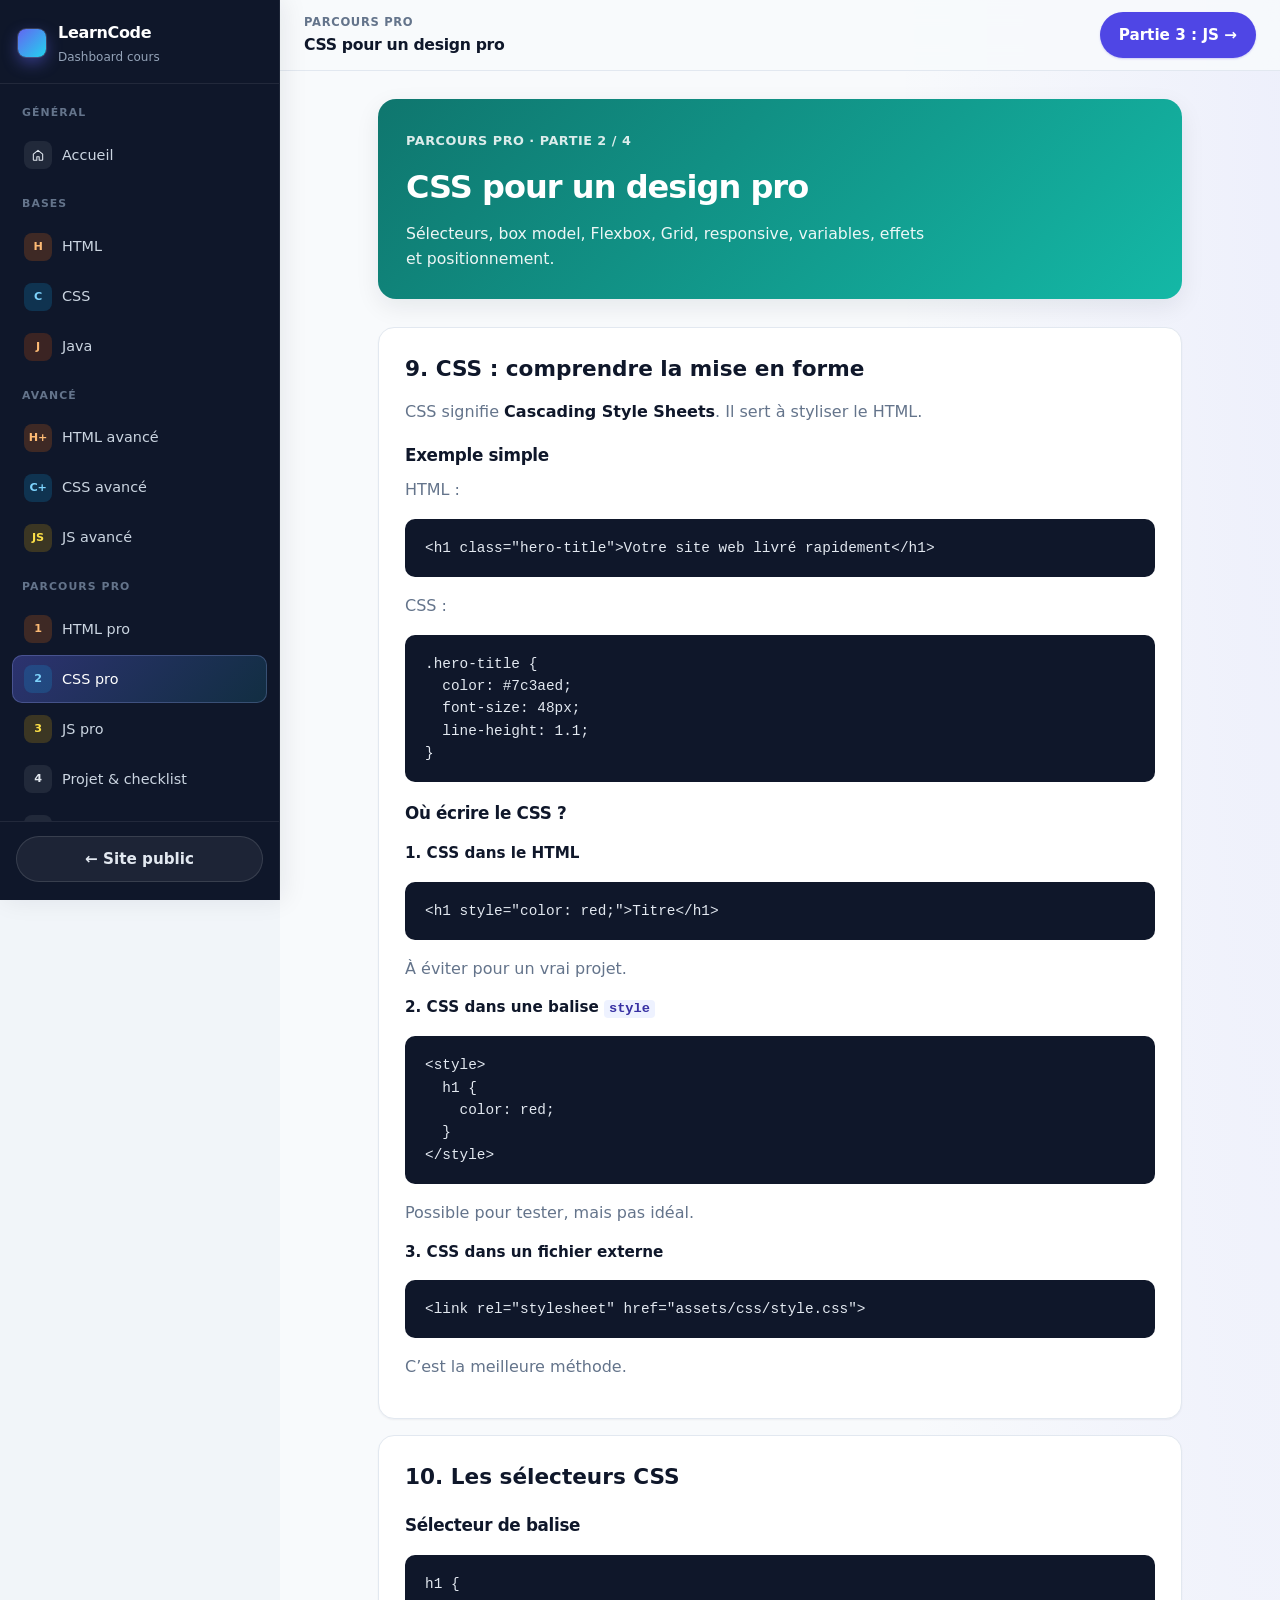
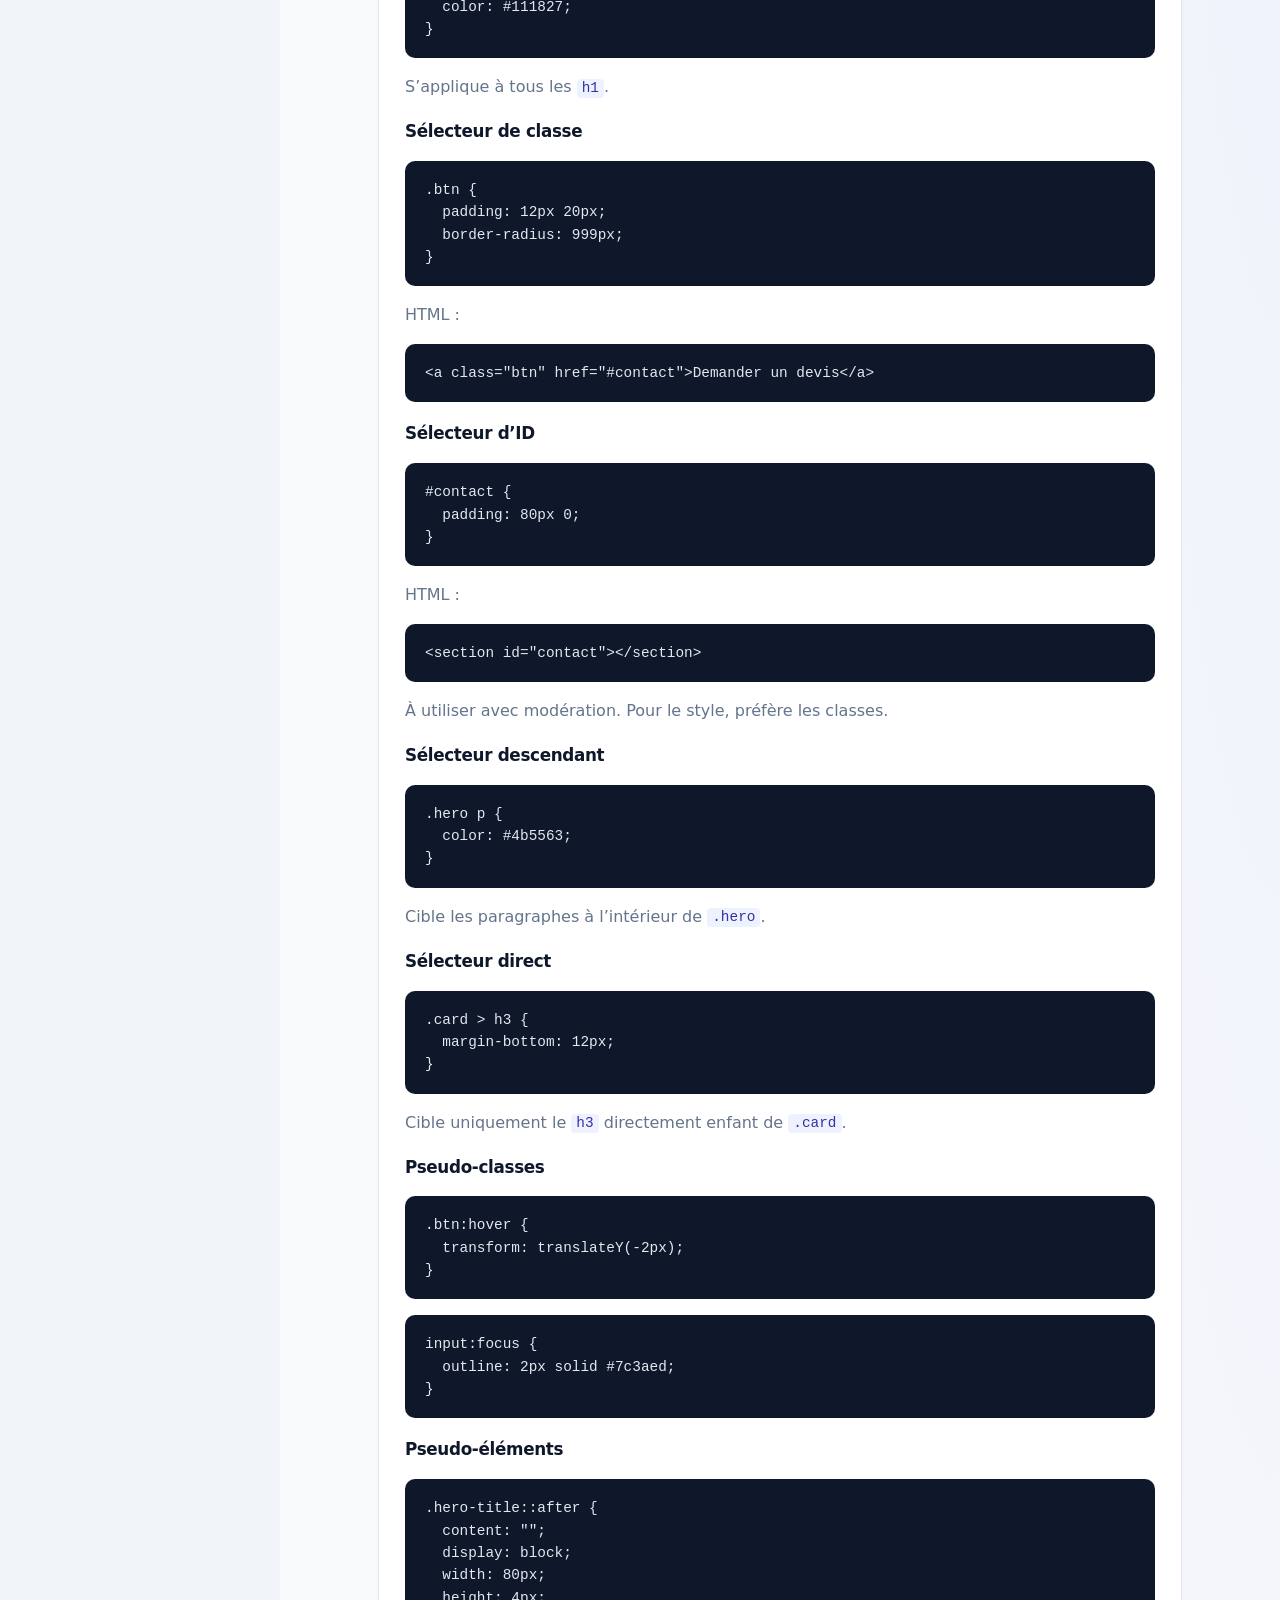
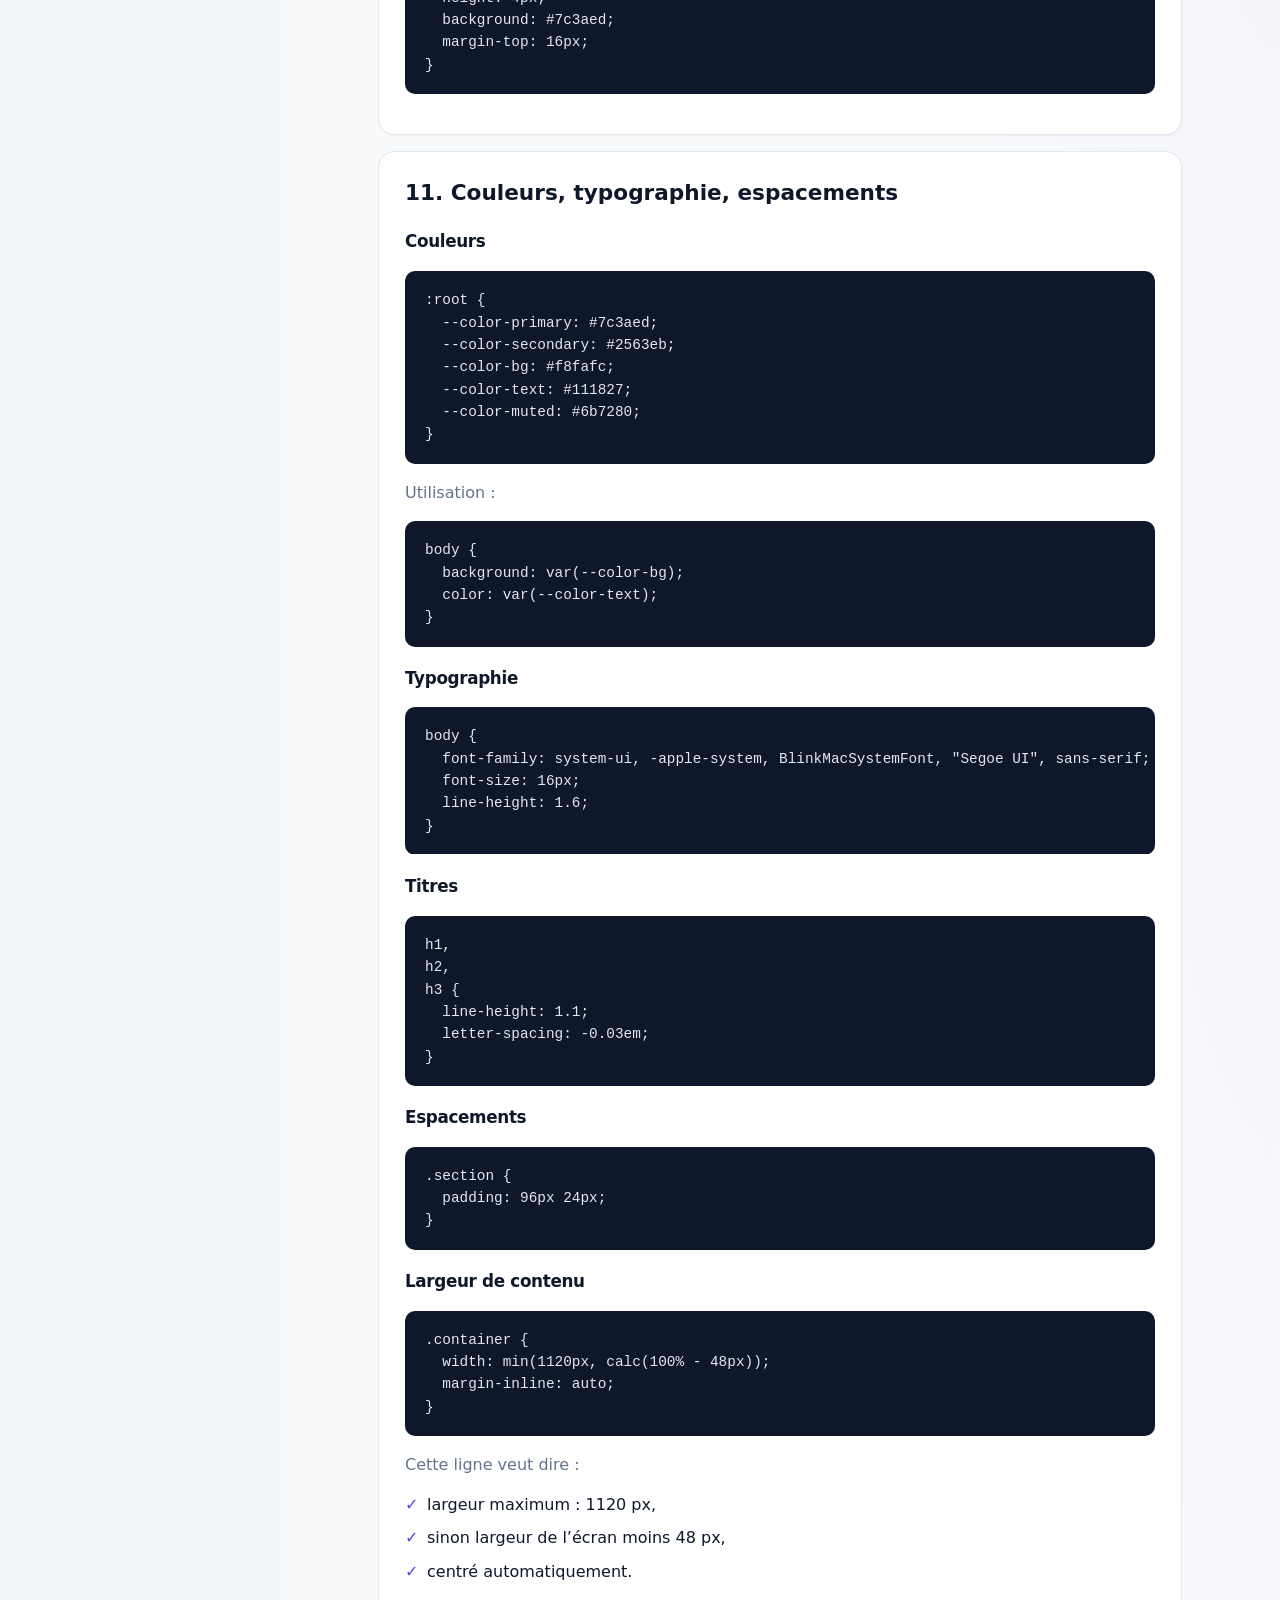
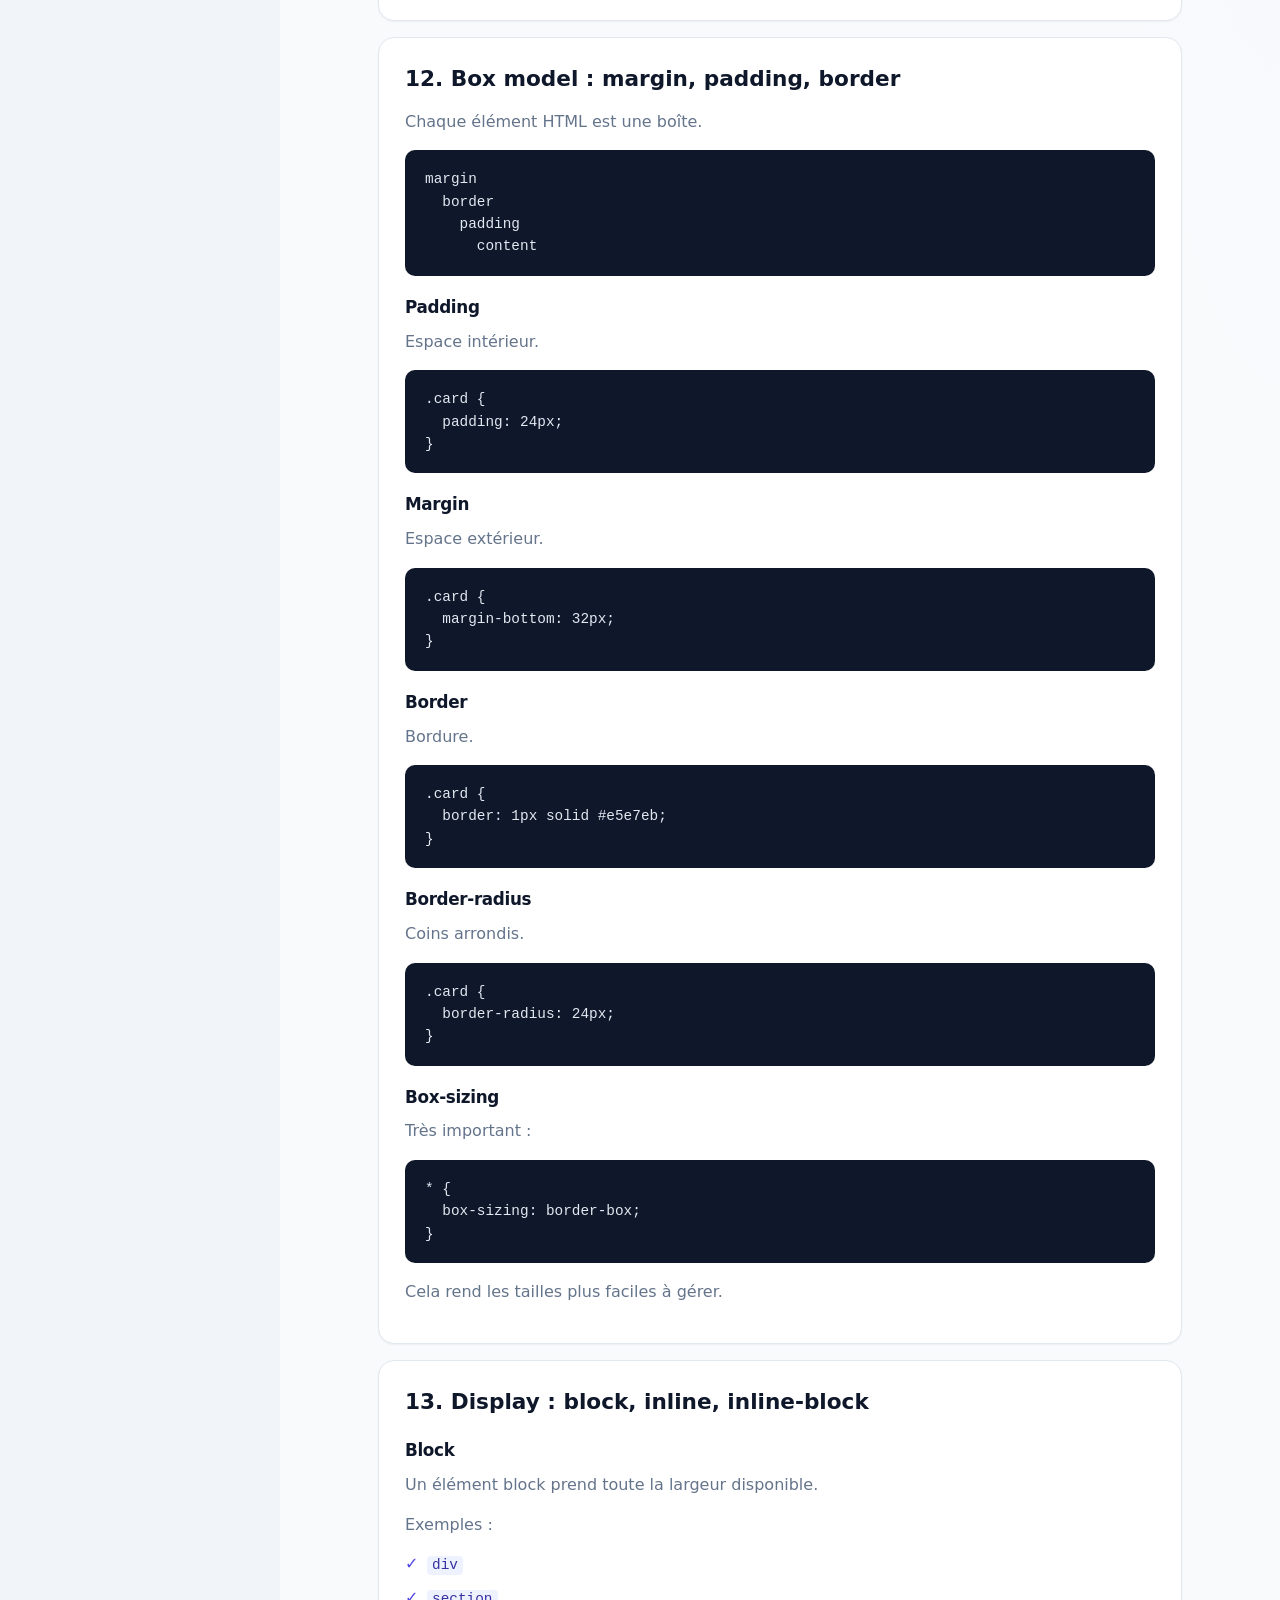
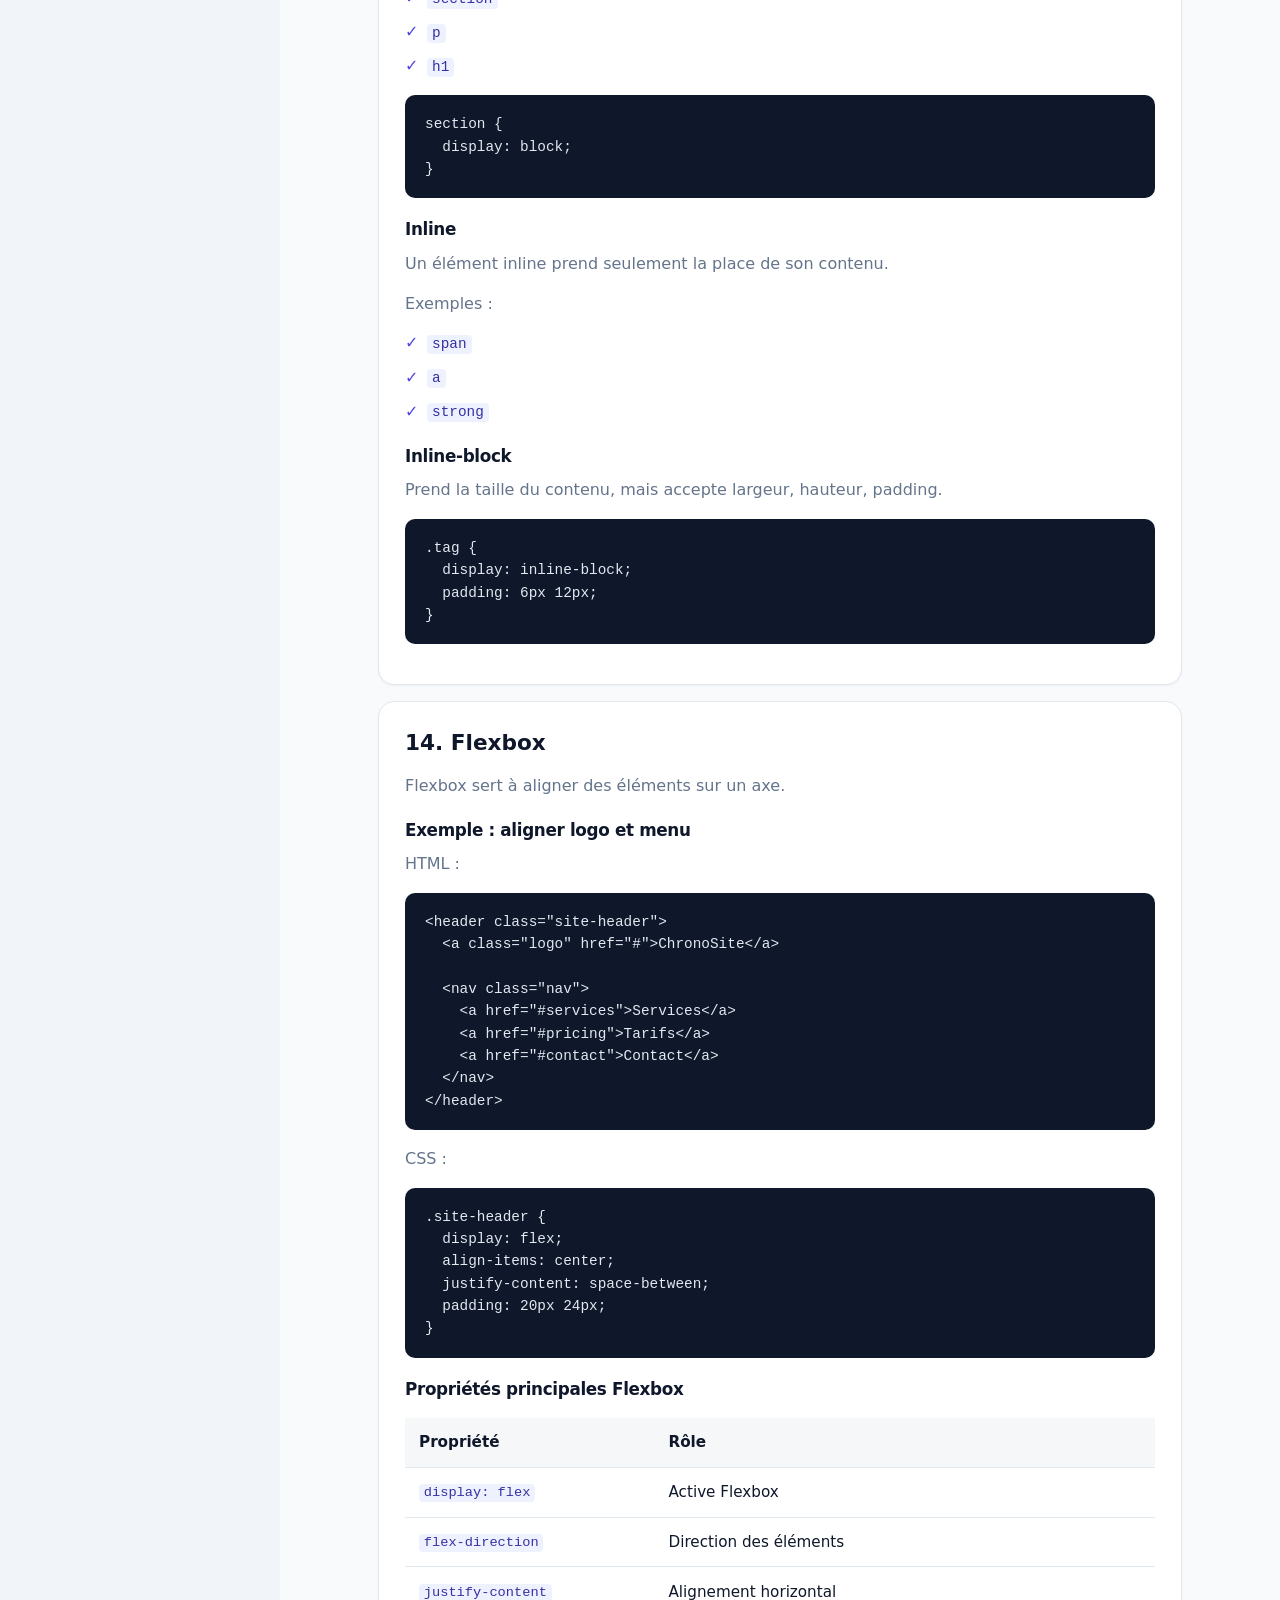
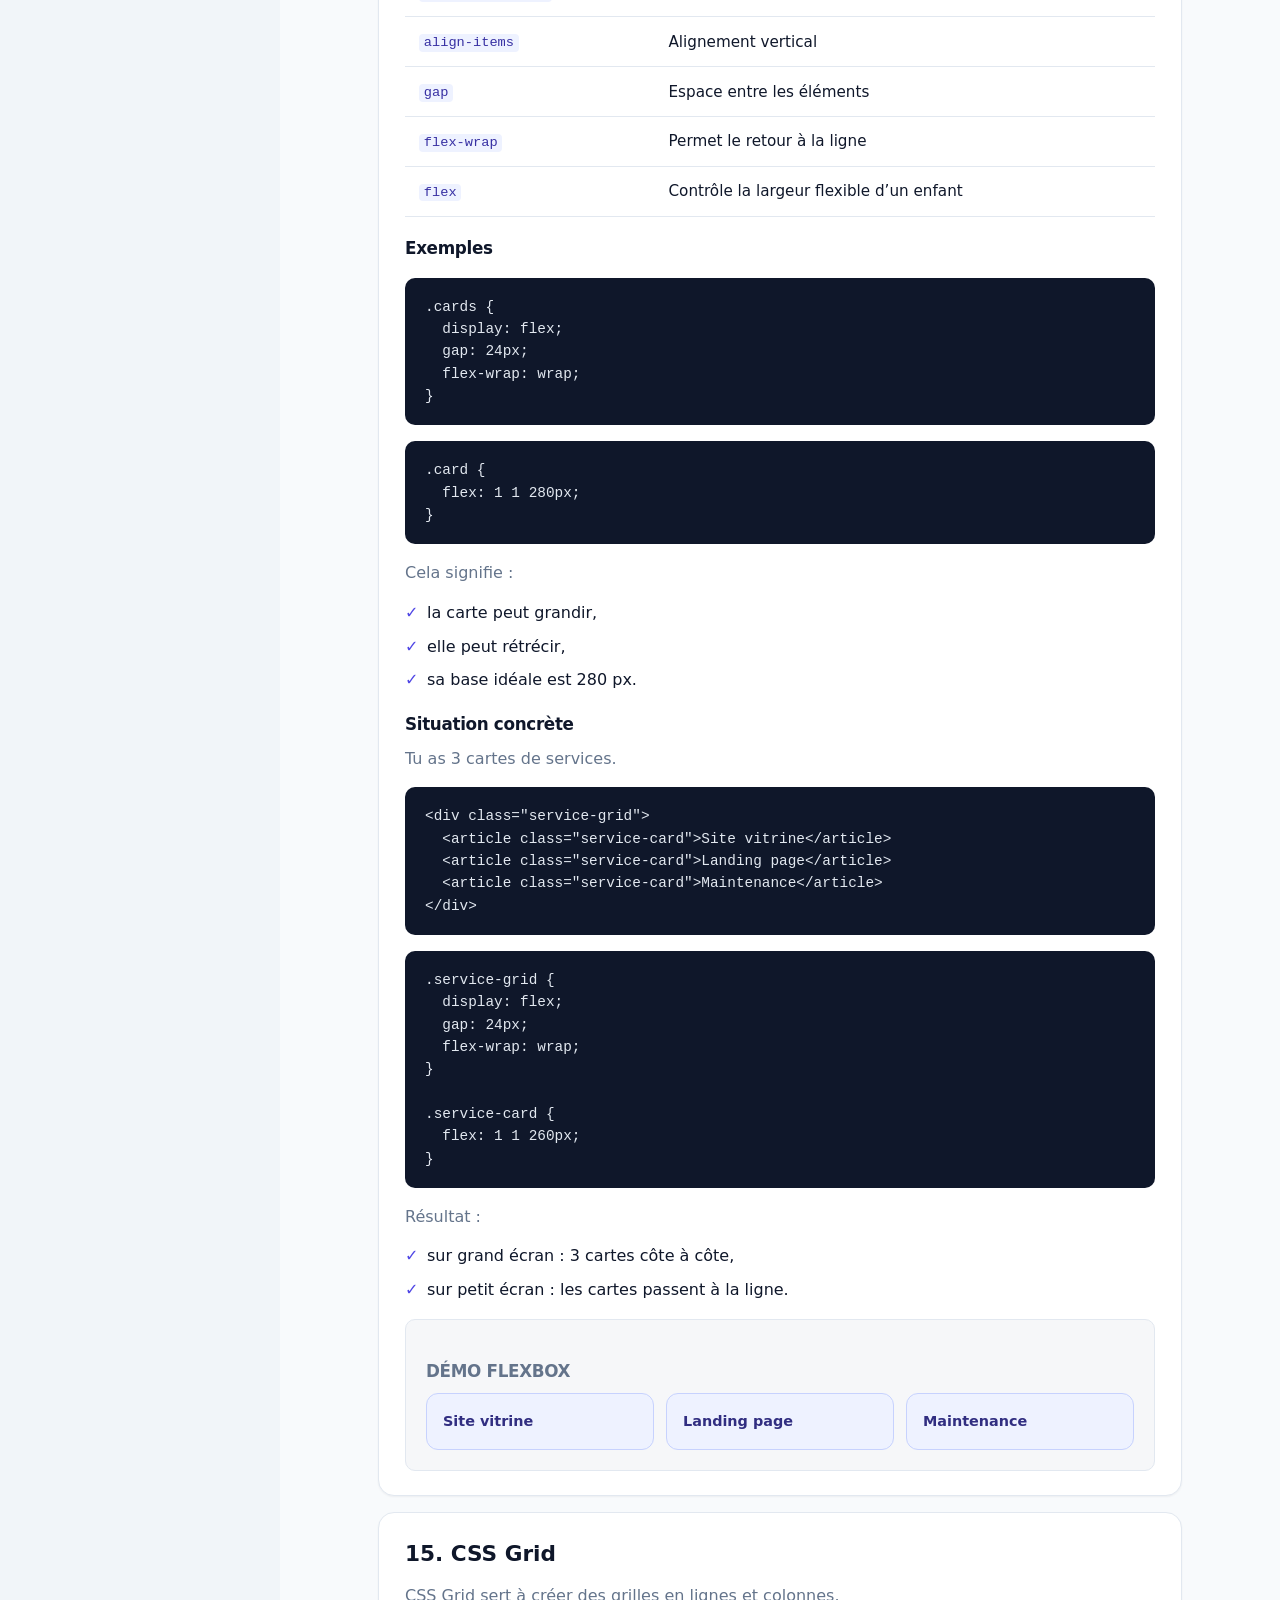
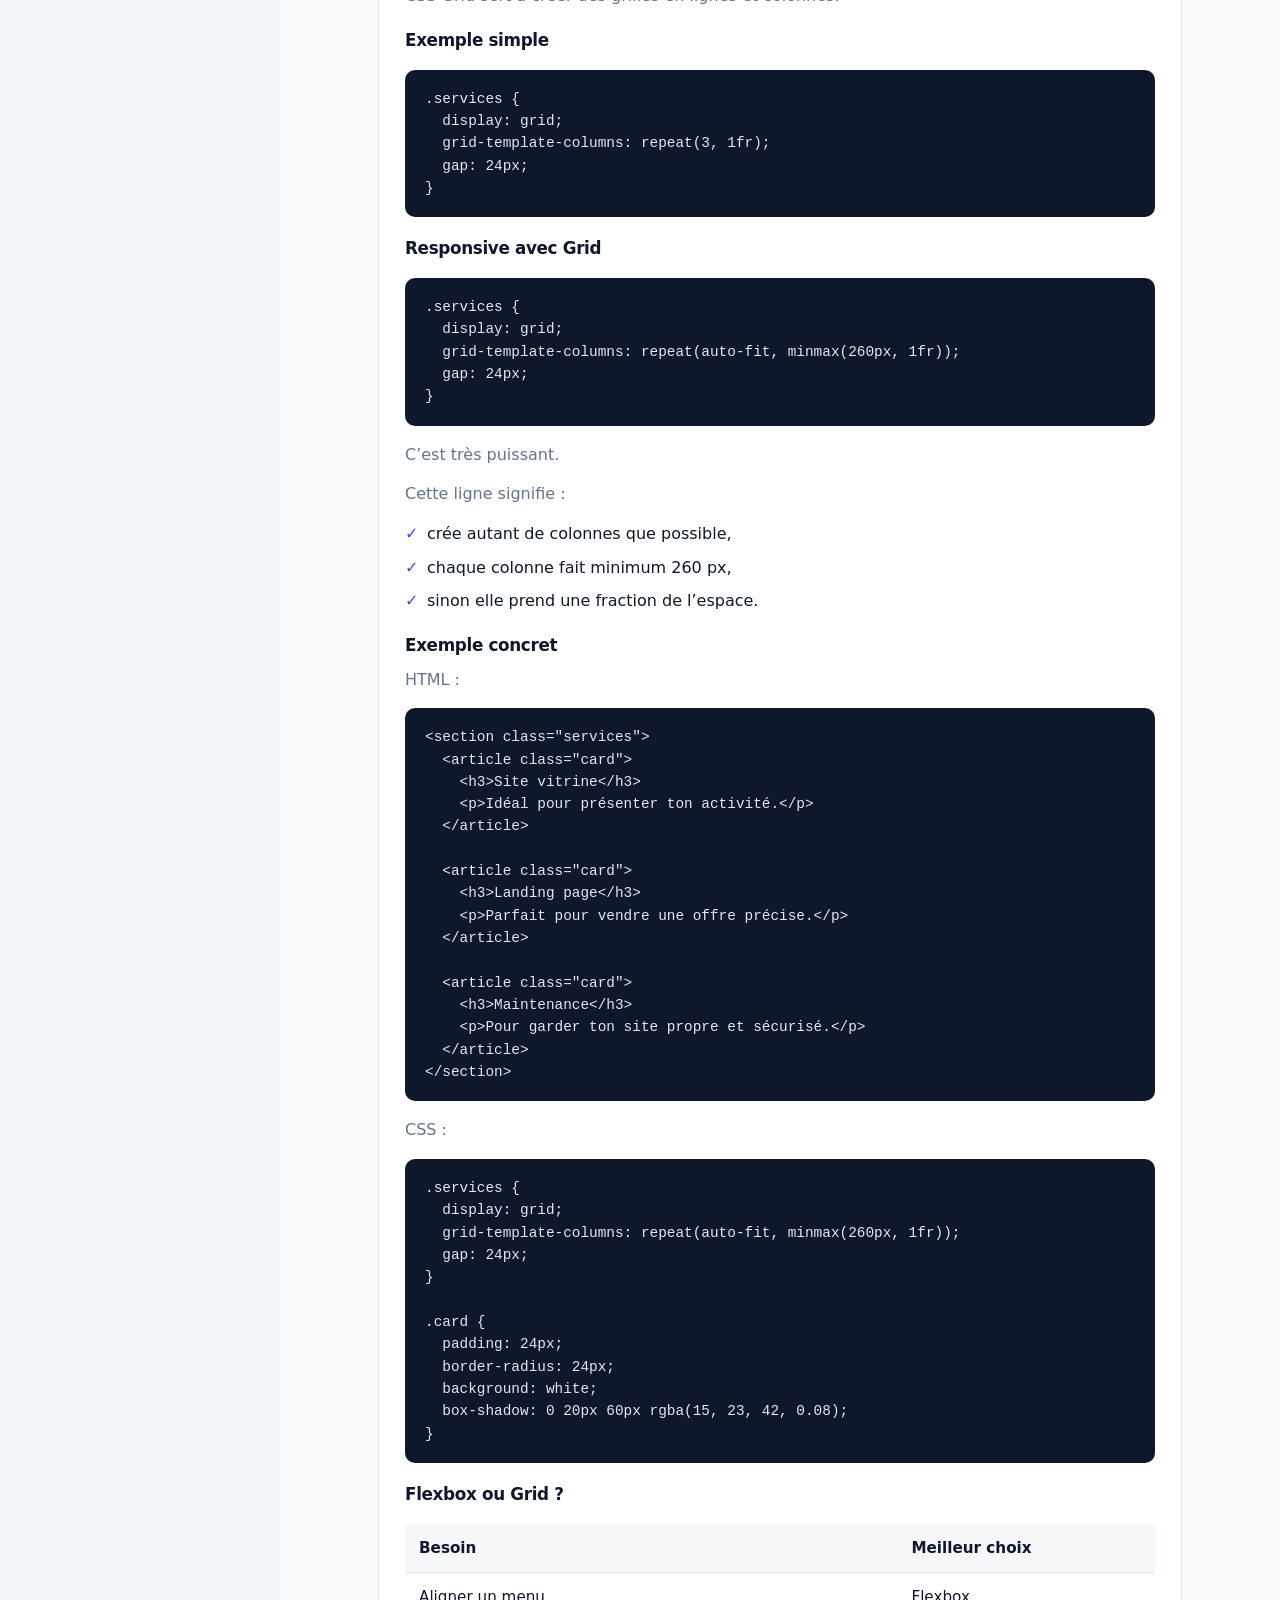
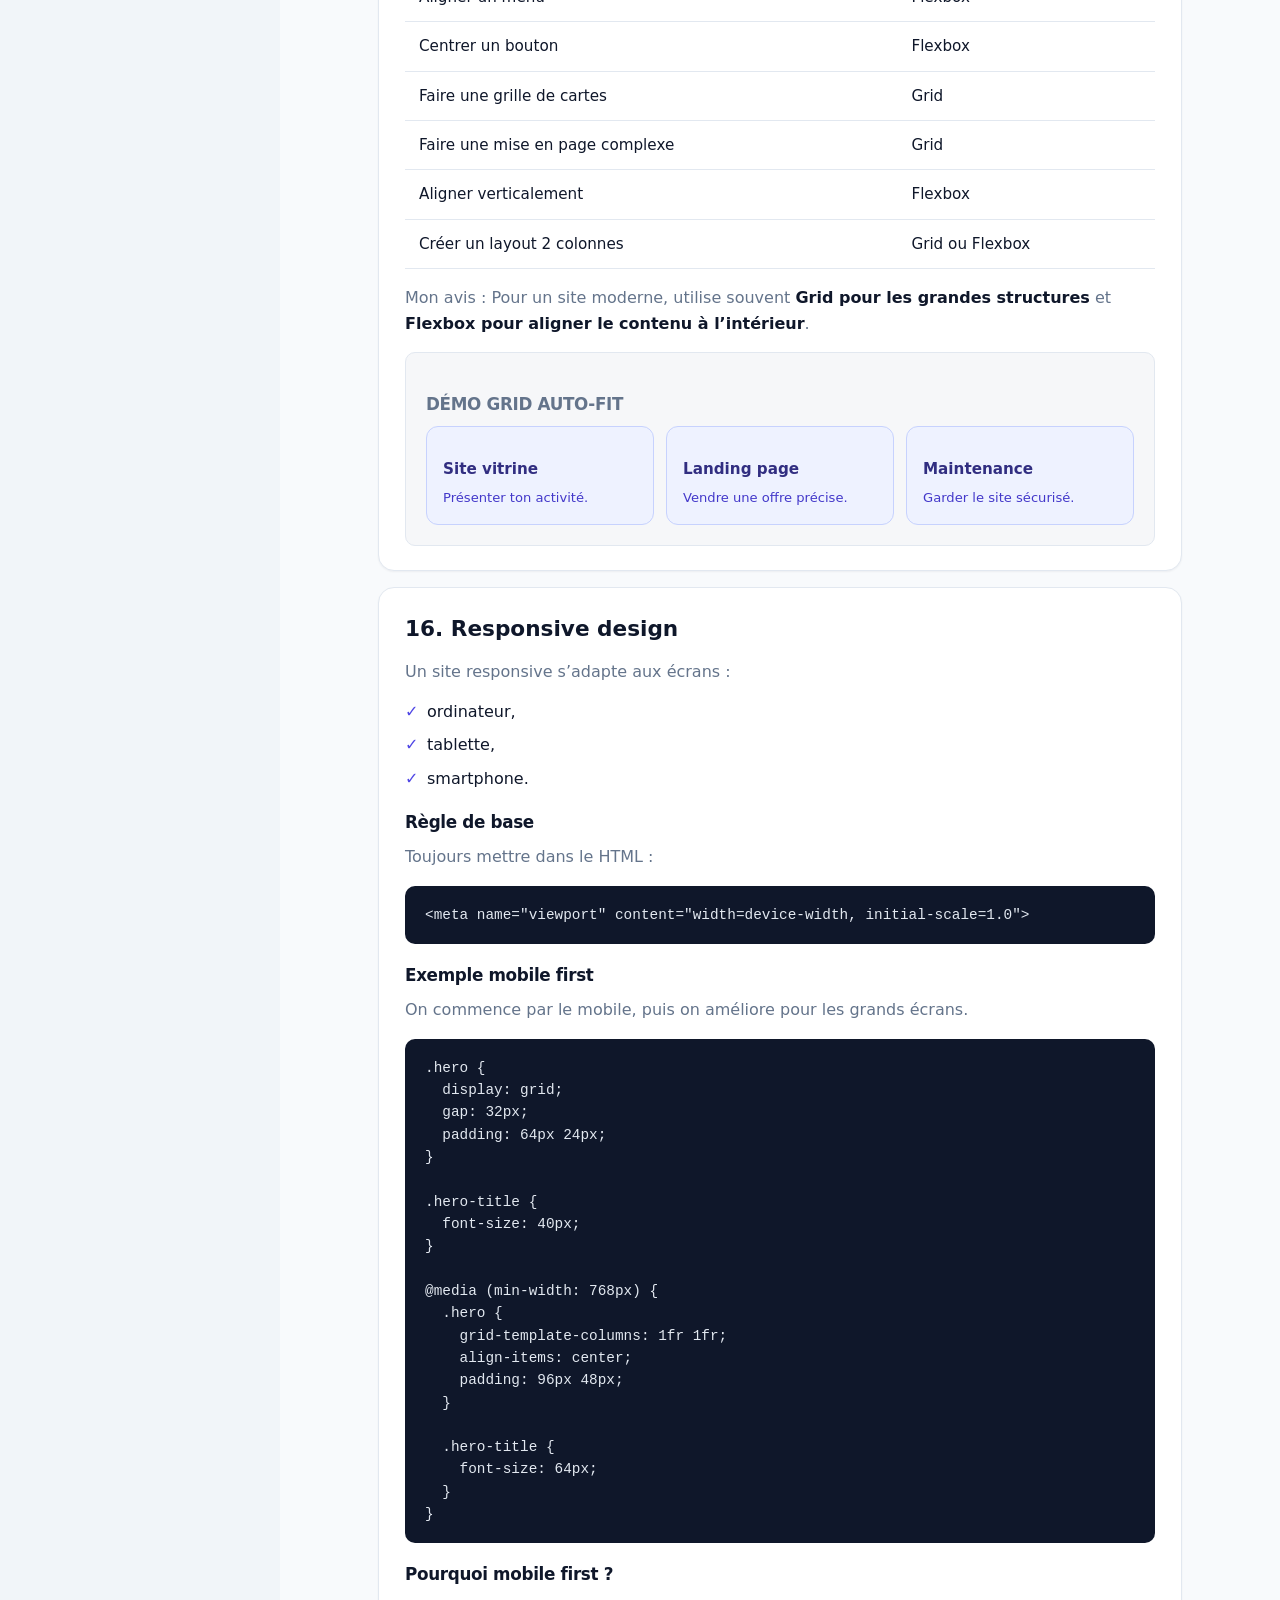
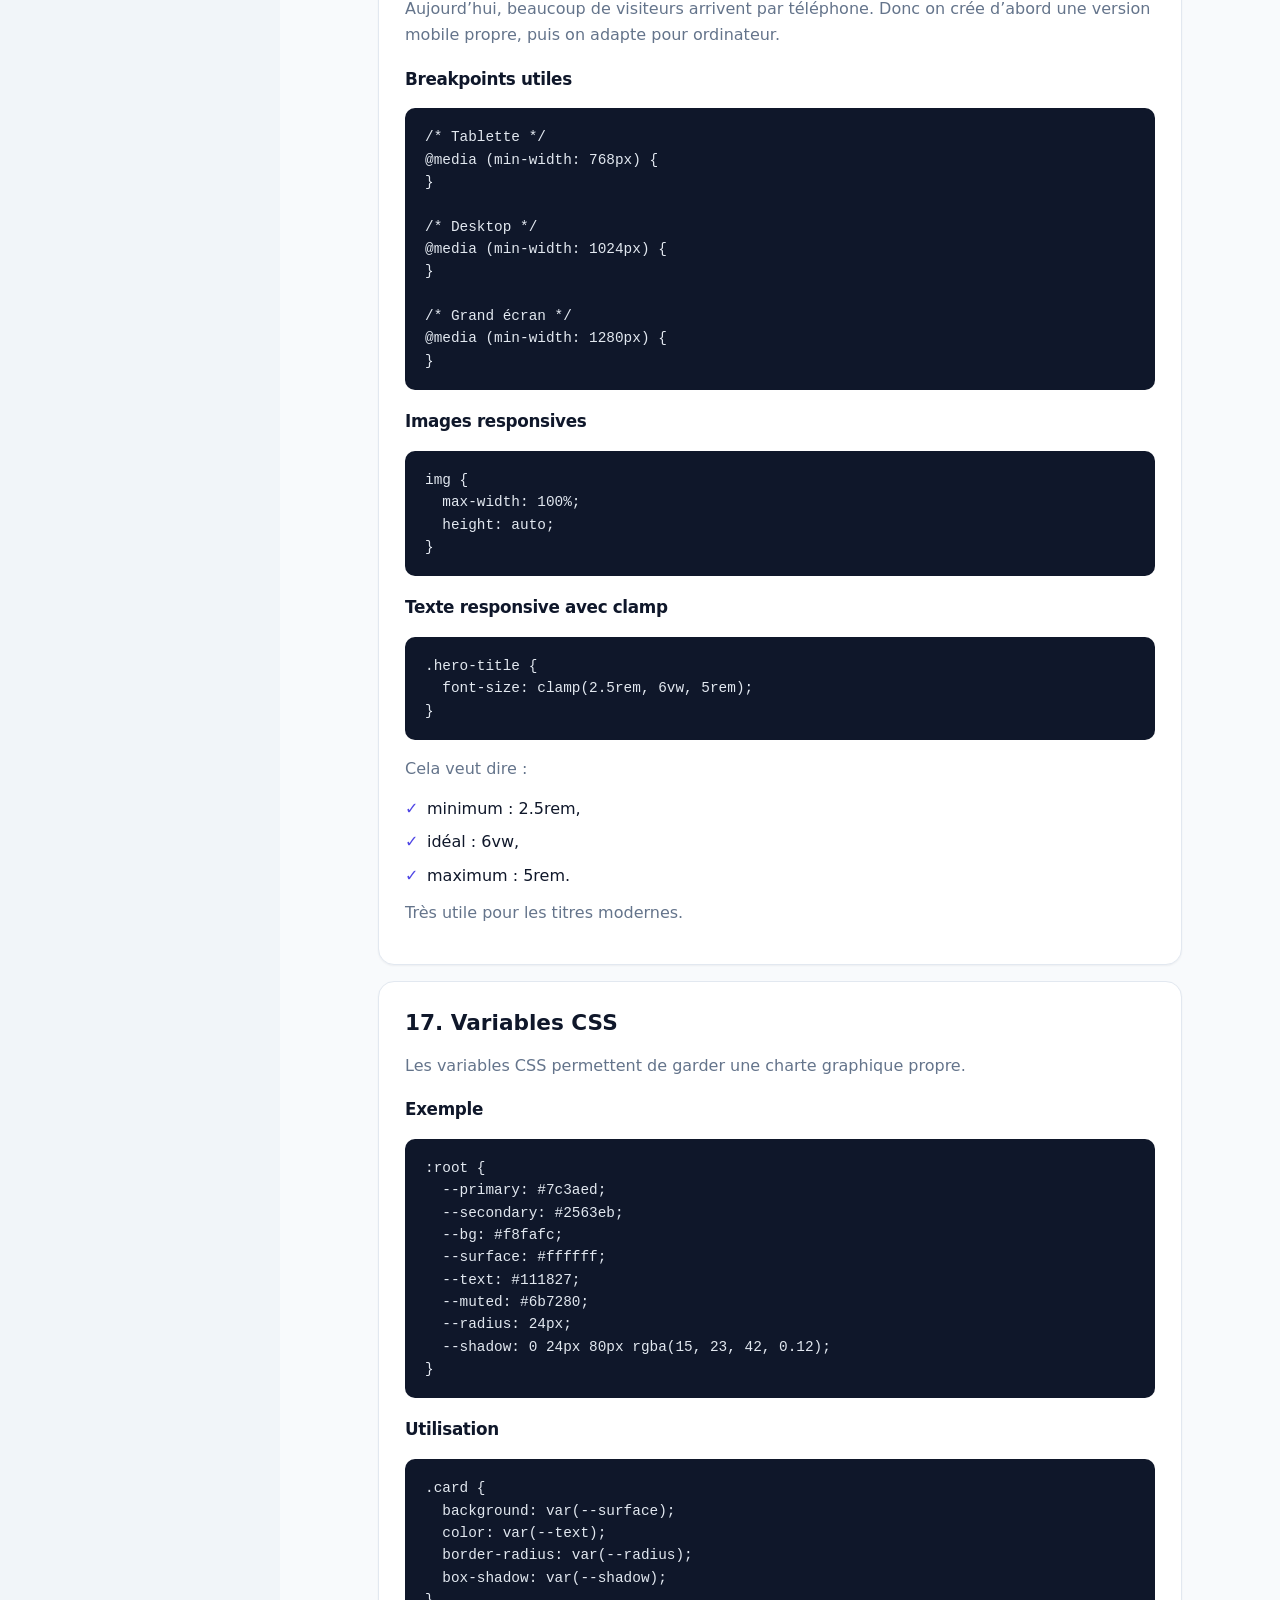
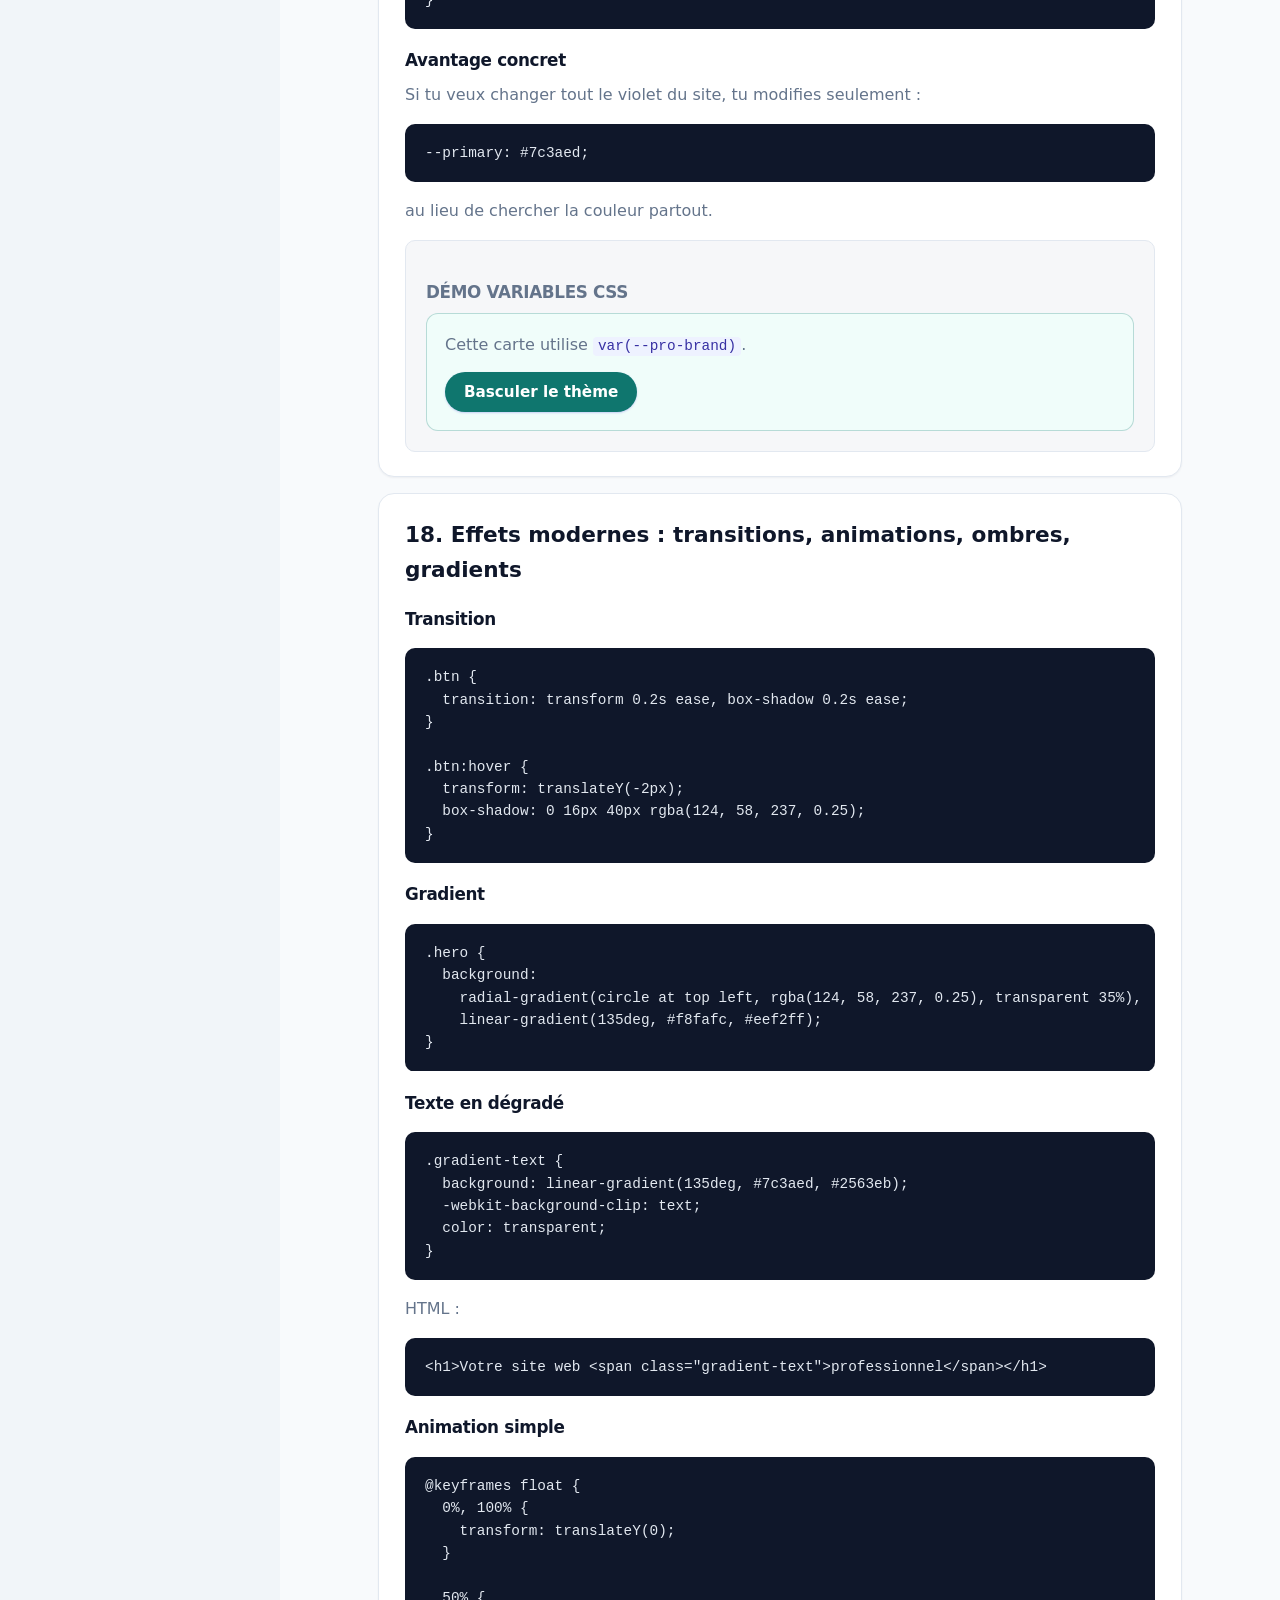
==== cours-css-pro.html @ 0a05f952 "Add pro course path and ChronoSite landing demo Convert the full HTML/CSS/JS improvement course into" ====
<!DOCTYPE html>
<html lang="fr">
<head>
    <meta charset="UTF-8">
    <meta name="viewport" content="width=device-width, initial-scale=1.0">
    <title>CSS pour un design pro — LearnCode</title>
    <meta name="description" content="Sélecteurs, box model, Flexbox, Grid, responsive, variables, effets et positionnement.">
    <link rel="stylesheet" href="styles.css">
    <script src="dashboard.js" defer></script>
</head>
<body class="layout-dash">
    <div class="dash">
    <aside class="sidebar" id="sidebar" aria-label="Navigation dashboard">
        <div class="sidebar-brand">
            <a href="index.html" class="sidebar-logo">
                <span class="logo-mark" aria-hidden="true"></span>
                <span><strong>LearnCode</strong><small>Dashboard cours</small></span>
            </a>
            <button type="button" class="sidebar-close" id="sidebar-close" aria-label="Fermer le menu">
                <svg width="20" height="20" viewBox="0 0 24 24" fill="none" aria-hidden="true"><path d="M6 6l12 12M18 6L6 18" stroke="currentColor" stroke-width="2" stroke-linecap="round"/></svg>
            </button>
        </div>
        <nav class="sidebar-nav">
            <p class="sidebar-label">Général</p>
            <a href="index.html" class="sidebar-link"><span class="sidebar-ico" aria-hidden="true"><svg width="14" height="14" viewBox="0 0 24 24" fill="none"><path d="M4 10.5L12 4l8 6.5V20a1 1 0 0 1-1 1h-5v-6H10v6H5a1 1 0 0 1-1-1v-9.5z" stroke="currentColor" stroke-width="1.8" stroke-linejoin="round"/></svg></span> Accueil</a>
            <p class="sidebar-label">Bases</p>
            <a href="html.html" class="sidebar-link"><span class="sidebar-ico sidebar-ico-html" aria-hidden="true">H</span> HTML</a>
            <a href="css.html" class="sidebar-link"><span class="sidebar-ico sidebar-ico-css" aria-hidden="true">C</span> CSS</a>
            <a href="java.html" class="sidebar-link"><span class="sidebar-ico sidebar-ico-java" aria-hidden="true">J</span> Java</a>
            <p class="sidebar-label">Avancé</p>
            <a href="html-avance.html" class="sidebar-link"><span class="sidebar-ico sidebar-ico-html" aria-hidden="true">H+</span> HTML avancé</a>
            <a href="css-avance.html" class="sidebar-link"><span class="sidebar-ico sidebar-ico-css" aria-hidden="true">C+</span> CSS avancé</a>
            <a href="js-avance.html" class="sidebar-link"><span class="sidebar-ico sidebar-ico-js" aria-hidden="true">JS</span> JS avancé</a>
            <p class="sidebar-label">Parcours pro</p>
            <a href="cours-html-pro.html" class="sidebar-link"><span class="sidebar-ico sidebar-ico-html" aria-hidden="true">1</span> HTML pro</a>
            <a href="cours-css-pro.html" class="sidebar-link is-active"><span class="sidebar-ico sidebar-ico-css" aria-hidden="true">2</span> CSS pro</a>
            <a href="cours-js-pro.html" class="sidebar-link"><span class="sidebar-ico sidebar-ico-js" aria-hidden="true">3</span> JS pro</a>
            <a href="cours-projet.html" class="sidebar-link"><span class="sidebar-ico" aria-hidden="true">4</span> Projet &amp; checklist</a>
            <a href="chronosite-demo.html" class="sidebar-link"><span class="sidebar-ico" aria-hidden="true">▶</span> Démo ChronoSite</a>
            <p class="sidebar-label">Dans ce cours</p>
            <a href="#ch9" class="sidebar-link sidebar-link-sub">9. CSS : comprendre la mise en forme</a>
            <a href="#ch10" class="sidebar-link sidebar-link-sub">10. Les sélecteurs CSS</a>
            <a href="#ch11" class="sidebar-link sidebar-link-sub">11. Couleurs, typographie, espacements</a>
            <a href="#ch12" class="sidebar-link sidebar-link-sub">12. Box model : margin, padding, border</a>
            <a href="#ch13" class="sidebar-link sidebar-link-sub">13. Display : block, inline, inline-block</a>
            <a href="#ch14" class="sidebar-link sidebar-link-sub">14. Flexbox</a>
            <a href="#ch15" class="sidebar-link sidebar-link-sub">15. CSS Grid</a>
            <a href="#ch16" class="sidebar-link sidebar-link-sub">16. Responsive design</a>
            <a href="#ch17" class="sidebar-link sidebar-link-sub">17. Variables CSS</a>
            <a href="#ch18" class="sidebar-link sidebar-link-sub">18. Effets modernes : transitions, animation…</a>
            <a href="#ch19" class="sidebar-link sidebar-link-sub">19. Positionnement CSS</a>
            <a href="#ch20" class="sidebar-link sidebar-link-sub">20. Propriétés CSS importantes à connaître</a>
            <a href="#ch21" class="sidebar-link sidebar-link-sub">21. Problématiques CSS concrètes</a>
        </nav>
        <div class="sidebar-footer"><a href="index.html" class="btn btn-secondary btn-block">← Site public</a></div>
    </aside>
        <div class="dash-main">
            <header class="dash-topbar">
                <button type="button" class="sidebar-toggle" id="sidebar-toggle" aria-label="Ouvrir le menu" aria-controls="sidebar" aria-expanded="false">
                    <svg width="22" height="22" viewBox="0 0 24 24" fill="none" aria-hidden="true"><path d="M4 7h16M4 12h16M4 17h16" stroke="currentColor" stroke-width="2" stroke-linecap="round"/></svg>
                </button>
                <div class="dash-topbar-meta">
                    <span class="dash-crumb">Parcours pro</span>
                    <strong>CSS pour un design pro</strong>
                </div>
                <div class="dash-topbar-actions">
                    <a href="cours-js-pro.html" class="btn btn-primary">Partie 3 : JS →</a>
                </div>
            </header>
            <main class="dash-content">
                <section class="course-hero dash-hero course-hero-css">
                    <p class="badge">Parcours pro · Partie 2 / 4</p>
                    <h1>CSS pour un design pro</h1>
                    <p>Sélecteurs, box model, Flexbox, Grid, responsive, variables, effets et positionnement.</p>
                </section>
                <div class="course dash-course">
                <article class="lesson" id="ch9">
                    <h2>9. CSS : comprendre la mise en forme</h2>
<p>CSS signifie <strong>Cascading Style Sheets</strong>. Il sert à styliser le HTML.</p>
<h3>Exemple simple</h3>
<p>HTML :</p>
<pre><code class="lang-html">&lt;h1 class=&quot;hero-title&quot;&gt;Votre site web livré rapidement&lt;/h1&gt;</code></pre>
<p>CSS :</p>
<pre><code class="lang-css">.hero-title {
  color: #7c3aed;
  font-size: 48px;
  line-height: 1.1;
}</code></pre>
<h3>Où écrire le CSS ?</h3>
<h4>1. CSS dans le HTML</h4>
<pre><code class="lang-html">&lt;h1 style=&quot;color: red;&quot;&gt;Titre&lt;/h1&gt;</code></pre>
<p>À éviter pour un vrai projet.</p>
<h4>2. CSS dans une balise <code>style</code></h4>
<pre><code class="lang-html">&lt;style&gt;
  h1 {
    color: red;
  }
&lt;/style&gt;</code></pre>
<p>Possible pour tester, mais pas idéal.</p>
<h4>3. CSS dans un fichier externe</h4>
<pre><code class="lang-html">&lt;link rel=&quot;stylesheet&quot; href=&quot;assets/css/style.css&quot;&gt;</code></pre>
<p>C’est la meilleure méthode.</p>
                </article>
                <article class="lesson" id="ch10">
                    <h2>10. Les sélecteurs CSS</h2>
<h3>Sélecteur de balise</h3>
<pre><code class="lang-css">h1 {
  color: #111827;
}</code></pre>
<p>S’applique à tous les <code>h1</code>.</p>
<h3>Sélecteur de classe</h3>
<pre><code class="lang-css">.btn {
  padding: 12px 20px;
  border-radius: 999px;
}</code></pre>
<p>HTML :</p>
<pre><code class="lang-html">&lt;a class=&quot;btn&quot; href=&quot;#contact&quot;&gt;Demander un devis&lt;/a&gt;</code></pre>
<h3>Sélecteur d’ID</h3>
<pre><code class="lang-css">#contact {
  padding: 80px 0;
}</code></pre>
<p>HTML :</p>
<pre><code class="lang-html">&lt;section id=&quot;contact&quot;&gt;&lt;/section&gt;</code></pre>
<p>À utiliser avec modération. Pour le style, préfère les classes.</p>
<h3>Sélecteur descendant</h3>
<pre><code class="lang-css">.hero p {
  color: #4b5563;
}</code></pre>
<p>Cible les paragraphes à l’intérieur de <code>.hero</code>.</p>
<h3>Sélecteur direct</h3>
<pre><code class="lang-css">.card &gt; h3 {
  margin-bottom: 12px;
}</code></pre>
<p>Cible uniquement le <code>h3</code> directement enfant de <code>.card</code>.</p>
<h3>Pseudo-classes</h3>
<pre><code class="lang-css">.btn:hover {
  transform: translateY(-2px);
}</code></pre>
<pre><code class="lang-css">input:focus {
  outline: 2px solid #7c3aed;
}</code></pre>
<h3>Pseudo-éléments</h3>
<pre><code class="lang-css">.hero-title::after {
  content: &quot;&quot;;
  display: block;
  width: 80px;
  height: 4px;
  background: #7c3aed;
  margin-top: 16px;
}</code></pre>
                </article>
                <article class="lesson" id="ch11">
                    <h2>11. Couleurs, typographie, espacements</h2>
<h3>Couleurs</h3>
<pre><code class="lang-css">:root {
  --color-primary: #7c3aed;
  --color-secondary: #2563eb;
  --color-bg: #f8fafc;
  --color-text: #111827;
  --color-muted: #6b7280;
}</code></pre>
<p>Utilisation :</p>
<pre><code class="lang-css">body {
  background: var(--color-bg);
  color: var(--color-text);
}</code></pre>
<h3>Typographie</h3>
<pre><code class="lang-css">body {
  font-family: system-ui, -apple-system, BlinkMacSystemFont, &quot;Segoe UI&quot;, sans-serif;
  font-size: 16px;
  line-height: 1.6;
}</code></pre>
<h3>Titres</h3>
<pre><code class="lang-css">h1,
h2,
h3 {
  line-height: 1.1;
  letter-spacing: -0.03em;
}</code></pre>
<h3>Espacements</h3>
<pre><code class="lang-css">.section {
  padding: 96px 24px;
}</code></pre>
<h3>Largeur de contenu</h3>
<pre><code class="lang-css">.container {
  width: min(1120px, calc(100% - 48px));
  margin-inline: auto;
}</code></pre>
<p>Cette ligne veut dire :</p>
<ul class="checklist">
<li>largeur maximum : 1120 px,</li>
<li>sinon largeur de l’écran moins 48 px,</li>
<li>centré automatiquement.</li>
</ul>
                </article>
                <article class="lesson" id="ch12">
                    <h2>12. Box model : margin, padding, border</h2>
<p>Chaque élément HTML est une boîte.</p>
<pre><code class="lang-txt">margin
  border
    padding
      content</code></pre>
<h3>Padding</h3>
<p>Espace intérieur.</p>
<pre><code class="lang-css">.card {
  padding: 24px;
}</code></pre>
<h3>Margin</h3>
<p>Espace extérieur.</p>
<pre><code class="lang-css">.card {
  margin-bottom: 32px;
}</code></pre>
<h3>Border</h3>
<p>Bordure.</p>
<pre><code class="lang-css">.card {
  border: 1px solid #e5e7eb;
}</code></pre>
<h3>Border-radius</h3>
<p>Coins arrondis.</p>
<pre><code class="lang-css">.card {
  border-radius: 24px;
}</code></pre>
<h3>Box-sizing</h3>
<p>Très important :</p>
<pre><code class="lang-css">* {
  box-sizing: border-box;
}</code></pre>
<p>Cela rend les tailles plus faciles à gérer.</p>
                </article>
                <article class="lesson" id="ch13">
                    <h2>13. Display : block, inline, inline-block</h2>
<h3>Block</h3>
<p>Un élément block prend toute la largeur disponible.</p>
<p>Exemples :</p>
<ul class="checklist">
<li><code>div</code></li>
<li><code>section</code></li>
<li><code>p</code></li>
<li><code>h1</code></li>
</ul>
<pre><code class="lang-css">section {
  display: block;
}</code></pre>
<h3>Inline</h3>
<p>Un élément inline prend seulement la place de son contenu.</p>
<p>Exemples :</p>
<ul class="checklist">
<li><code>span</code></li>
<li><code>a</code></li>
<li><code>strong</code></li>
</ul>
<h3>Inline-block</h3>
<p>Prend la taille du contenu, mais accepte largeur, hauteur, padding.</p>
<pre><code class="lang-css">.tag {
  display: inline-block;
  padding: 6px 12px;
}</code></pre>
                </article>
                <article class="lesson" id="ch14">
                    <h2>14. Flexbox</h2>
<p>Flexbox sert à aligner des éléments sur un axe.</p>
<h3>Exemple : aligner logo et menu</h3>
<p>HTML :</p>
<pre><code class="lang-html">&lt;header class=&quot;site-header&quot;&gt;
  &lt;a class=&quot;logo&quot; href=&quot;#&quot;&gt;ChronoSite&lt;/a&gt;

  &lt;nav class=&quot;nav&quot;&gt;
    &lt;a href=&quot;#services&quot;&gt;Services&lt;/a&gt;
    &lt;a href=&quot;#pricing&quot;&gt;Tarifs&lt;/a&gt;
    &lt;a href=&quot;#contact&quot;&gt;Contact&lt;/a&gt;
  &lt;/nav&gt;
&lt;/header&gt;</code></pre>
<p>CSS :</p>
<pre><code class="lang-css">.site-header {
  display: flex;
  align-items: center;
  justify-content: space-between;
  padding: 20px 24px;
}</code></pre>
<h3>Propriétés principales Flexbox</h3>
<div class="table-wrap"><table>
<thead><tr><th>Propriété</th><th>Rôle</th></tr></thead>
<tbody>
<tr><td><code>display: flex</code></td><td>Active Flexbox</td></tr>
<tr><td><code>flex-direction</code></td><td>Direction des éléments</td></tr>
<tr><td><code>justify-content</code></td><td>Alignement horizontal</td></tr>
<tr><td><code>align-items</code></td><td>Alignement vertical</td></tr>
<tr><td><code>gap</code></td><td>Espace entre les éléments</td></tr>
<tr><td><code>flex-wrap</code></td><td>Permet le retour à la ligne</td></tr>
<tr><td><code>flex</code></td><td>Contrôle la largeur flexible d’un enfant</td></tr>
</tbody>
</table></div>
<h3>Exemples</h3>
<pre><code class="lang-css">.cards {
  display: flex;
  gap: 24px;
  flex-wrap: wrap;
}</code></pre>
<pre><code class="lang-css">.card {
  flex: 1 1 280px;
}</code></pre>
<p>Cela signifie :</p>
<ul class="checklist">
<li>la carte peut grandir,</li>
<li>elle peut rétrécir,</li>
<li>sa base idéale est 280 px.</li>
</ul>
<h3>Situation concrète</h3>
<p>Tu as 3 cartes de services.</p>
<pre><code class="lang-html">&lt;div class=&quot;service-grid&quot;&gt;
  &lt;article class=&quot;service-card&quot;&gt;Site vitrine&lt;/article&gt;
  &lt;article class=&quot;service-card&quot;&gt;Landing page&lt;/article&gt;
  &lt;article class=&quot;service-card&quot;&gt;Maintenance&lt;/article&gt;
&lt;/div&gt;</code></pre>
<pre><code class="lang-css">.service-grid {
  display: flex;
  gap: 24px;
  flex-wrap: wrap;
}

.service-card {
  flex: 1 1 260px;
}</code></pre>
<p>Résultat :</p>
<ul class="checklist">
<li>sur grand écran : 3 cartes côte à côte,</li>
<li>sur petit écran : les cartes passent à la ligne.</li>
</ul>
<div class="demo"><h3 class="demo-title">Démo Flexbox</h3><div class="pro-flex-demo"><article class="pro-card">Site vitrine</article><article class="pro-card">Landing page</article><article class="pro-card">Maintenance</article></div></div>
                </article>
                <article class="lesson" id="ch15">
                    <h2>15. CSS Grid</h2>
<p>CSS Grid sert à créer des grilles en lignes et colonnes.</p>
<h3>Exemple simple</h3>
<pre><code class="lang-css">.services {
  display: grid;
  grid-template-columns: repeat(3, 1fr);
  gap: 24px;
}</code></pre>
<h3>Responsive avec Grid</h3>
<pre><code class="lang-css">.services {
  display: grid;
  grid-template-columns: repeat(auto-fit, minmax(260px, 1fr));
  gap: 24px;
}</code></pre>
<p>C’est très puissant.</p>
<p>Cette ligne signifie :</p>
<ul class="checklist">
<li>crée autant de colonnes que possible,</li>
<li>chaque colonne fait minimum 260 px,</li>
<li>sinon elle prend une fraction de l’espace.</li>
</ul>
<h3>Exemple concret</h3>
<p>HTML :</p>
<pre><code class="lang-html">&lt;section class=&quot;services&quot;&gt;
  &lt;article class=&quot;card&quot;&gt;
    &lt;h3&gt;Site vitrine&lt;/h3&gt;
    &lt;p&gt;Idéal pour présenter ton activité.&lt;/p&gt;
  &lt;/article&gt;

  &lt;article class=&quot;card&quot;&gt;
    &lt;h3&gt;Landing page&lt;/h3&gt;
    &lt;p&gt;Parfait pour vendre une offre précise.&lt;/p&gt;
  &lt;/article&gt;

  &lt;article class=&quot;card&quot;&gt;
    &lt;h3&gt;Maintenance&lt;/h3&gt;
    &lt;p&gt;Pour garder ton site propre et sécurisé.&lt;/p&gt;
  &lt;/article&gt;
&lt;/section&gt;</code></pre>
<p>CSS :</p>
<pre><code class="lang-css">.services {
  display: grid;
  grid-template-columns: repeat(auto-fit, minmax(260px, 1fr));
  gap: 24px;
}

.card {
  padding: 24px;
  border-radius: 24px;
  background: white;
  box-shadow: 0 20px 60px rgba(15, 23, 42, 0.08);
}</code></pre>
<h3>Flexbox ou Grid ?</h3>
<div class="table-wrap"><table>
<thead><tr><th>Besoin</th><th>Meilleur choix</th></tr></thead>
<tbody>
<tr><td>Aligner un menu</td><td>Flexbox</td></tr>
<tr><td>Centrer un bouton</td><td>Flexbox</td></tr>
<tr><td>Faire une grille de cartes</td><td>Grid</td></tr>
<tr><td>Faire une mise en page complexe</td><td>Grid</td></tr>
<tr><td>Aligner verticalement</td><td>Flexbox</td></tr>
<tr><td>Créer un layout 2 colonnes</td><td>Grid ou Flexbox</td></tr>
</tbody>
</table></div>
<p>Mon avis : Pour un site moderne, utilise souvent <strong>Grid pour les grandes structures</strong> et <strong>Flexbox pour aligner le contenu à l’intérieur</strong>.</p>
<div class="demo"><h3 class="demo-title">Démo Grid auto-fit</h3><div class="pro-grid-demo"><article class="pro-card"><h4>Site vitrine</h4><p>Présenter ton activité.</p></article><article class="pro-card"><h4>Landing page</h4><p>Vendre une offre précise.</p></article><article class="pro-card"><h4>Maintenance</h4><p>Garder le site sécurisé.</p></article></div></div>
                </article>
                <article class="lesson" id="ch16">
                    <h2>16. Responsive design</h2>
<p>Un site responsive s’adapte aux écrans :</p>
<ul class="checklist">
<li>ordinateur,</li>
<li>tablette,</li>
<li>smartphone.</li>
</ul>
<h3>Règle de base</h3>
<p>Toujours mettre dans le HTML :</p>
<pre><code class="lang-html">&lt;meta name=&quot;viewport&quot; content=&quot;width=device-width, initial-scale=1.0&quot;&gt;</code></pre>
<h3>Exemple mobile first</h3>
<p>On commence par le mobile, puis on améliore pour les grands écrans.</p>
<pre><code class="lang-css">.hero {
  display: grid;
  gap: 32px;
  padding: 64px 24px;
}

.hero-title {
  font-size: 40px;
}

@media (min-width: 768px) {
  .hero {
    grid-template-columns: 1fr 1fr;
    align-items: center;
    padding: 96px 48px;
  }

  .hero-title {
    font-size: 64px;
  }
}</code></pre>
<h3>Pourquoi mobile first ?</h3>
<p>Aujourd’hui, beaucoup de visiteurs arrivent par téléphone. Donc on crée d’abord une version mobile propre, puis on adapte pour ordinateur.</p>
<h3>Breakpoints utiles</h3>
<pre><code class="lang-css">/* Tablette */
@media (min-width: 768px) {
}

/* Desktop */
@media (min-width: 1024px) {
}

/* Grand écran */
@media (min-width: 1280px) {
}</code></pre>
<h3>Images responsives</h3>
<pre><code class="lang-css">img {
  max-width: 100%;
  height: auto;
}</code></pre>
<h3>Texte responsive avec clamp</h3>
<pre><code class="lang-css">.hero-title {
  font-size: clamp(2.5rem, 6vw, 5rem);
}</code></pre>
<p>Cela veut dire :</p>
<ul class="checklist">
<li>minimum : 2.5rem,</li>
<li>idéal : 6vw,</li>
<li>maximum : 5rem.</li>
</ul>
<p>Très utile pour les titres modernes.</p>
                </article>
                <article class="lesson" id="ch17">
                    <h2>17. Variables CSS</h2>
<p>Les variables CSS permettent de garder une charte graphique propre.</p>
<h3>Exemple</h3>
<pre><code class="lang-css">:root {
  --primary: #7c3aed;
  --secondary: #2563eb;
  --bg: #f8fafc;
  --surface: #ffffff;
  --text: #111827;
  --muted: #6b7280;
  --radius: 24px;
  --shadow: 0 24px 80px rgba(15, 23, 42, 0.12);
}</code></pre>
<h3>Utilisation</h3>
<pre><code class="lang-css">.card {
  background: var(--surface);
  color: var(--text);
  border-radius: var(--radius);
  box-shadow: var(--shadow);
}</code></pre>
<h3>Avantage concret</h3>
<p>Si tu veux changer tout le violet du site, tu modifies seulement :</p>
<pre><code class="lang-css">--primary: #7c3aed;</code></pre>
<p>au lieu de chercher la couleur partout.</p>
<div class="demo"><h3 class="demo-title">Démo variables CSS</h3><div class="pro-theme-box" id="pro-theme" data-theme="light"><p>Cette carte utilise <code>var(--pro-brand)</code>.</p><button type="button" class="btn btn-primary" id="pro-theme-btn">Basculer le thème</button></div></div>
                </article>
                <article class="lesson" id="ch18">
                    <h2>18. Effets modernes : transitions, animations, ombres, gradients</h2>
<h3>Transition</h3>
<pre><code class="lang-css">.btn {
  transition: transform 0.2s ease, box-shadow 0.2s ease;
}

.btn:hover {
  transform: translateY(-2px);
  box-shadow: 0 16px 40px rgba(124, 58, 237, 0.25);
}</code></pre>
<h3>Gradient</h3>
<pre><code class="lang-css">.hero {
  background:
    radial-gradient(circle at top left, rgba(124, 58, 237, 0.25), transparent 35%),
    linear-gradient(135deg, #f8fafc, #eef2ff);
}</code></pre>
<h3>Texte en dégradé</h3>
<pre><code class="lang-css">.gradient-text {
  background: linear-gradient(135deg, #7c3aed, #2563eb);
  -webkit-background-clip: text;
  color: transparent;
}</code></pre>
<p>HTML :</p>
<pre><code class="lang-html">&lt;h1&gt;Votre site web &lt;span class=&quot;gradient-text&quot;&gt;professionnel&lt;/span&gt;&lt;/h1&gt;</code></pre>
<h3>Animation simple</h3>
<pre><code class="lang-css">@keyframes float {
  0%, 100% {
    transform: translateY(0);
  }

  50% {
    transform: translateY(-12px);
  }
}

.mockup {
  animation: float 6s ease-in-out infinite;
}</code></pre>
<h3>Accessibilité : réduire les animations</h3>
<p>Certaines personnes sont sensibles aux animations.</p>
<pre><code class="lang-css">@media (prefers-reduced-motion: reduce) {
  * {
    animation: none !important;
    transition: none !important;
    scroll-behavior: auto !important;
  }
}</code></pre>
<div class="demo"><h3 class="demo-title">Démo transition / shadow</h3><button type="button" class="pro-glow-btn">Survole-moi</button></div>
                </article>
                <article class="lesson" id="ch19">
                    <h2>19. Positionnement CSS</h2>
<h3>Position static</h3>
<p>Valeur normale par défaut.</p>
<pre><code class="lang-css">.box {
  position: static;
}</code></pre>
<h3>Position relative</h3>
<p>Permet de déplacer légèrement un élément.</p>
<pre><code class="lang-css">.badge {
  position: relative;
  top: -4px;
}</code></pre>
<h3>Position absolute</h3>
<p>Place un élément par rapport au parent positionné.</p>
<pre><code class="lang-css">.card {
  position: relative;
}

.card::before {
  content: &quot;&quot;;
  position: absolute;
  inset: 0;
  border-radius: 24px;
  background: linear-gradient(135deg, #7c3aed, #2563eb);
  opacity: 0.08;
}</code></pre>
<h3>Position fixed</h3>
<p>Reste fixé à l’écran.</p>
<pre><code class="lang-css">.whatsapp-button {
  position: fixed;
  right: 24px;
  bottom: 24px;
}</code></pre>
<h3>Position sticky</h3>
<p>Reste collé après un certain scroll.</p>
<pre><code class="lang-css">.site-header {
  position: sticky;
  top: 0;
  z-index: 50;
}</code></pre>
<h3>Z-index</h3>
<p>Contrôle la profondeur.</p>
<pre><code class="lang-css">.menu {
  position: fixed;
  z-index: 100;
}</code></pre>
<p>Attention : <code>z-index</code> marche surtout sur les éléments positionnés.</p>
                </article>
                <article class="lesson" id="ch20">
                    <h2>20. Propriétés CSS importantes à connaître</h2>
<h3>Propriétés de texte</h3>
<div class="table-wrap"><table>
<thead><tr><th>Propriété</th><th>Rôle</th></tr></thead>
<tbody>
<tr><td><code>font-family</code></td><td>Police</td></tr>
<tr><td><code>font-size</code></td><td>Taille</td></tr>
<tr><td><code>font-weight</code></td><td>Graisse</td></tr>
<tr><td><code>line-height</code></td><td>Hauteur de ligne</td></tr>
<tr><td><code>letter-spacing</code></td><td>Espacement des lettres</td></tr>
<tr><td><code>text-align</code></td><td>Alignement</td></tr>
<tr><td><code>text-transform</code></td><td>Majuscules/minuscules</td></tr>
<tr><td><code>color</code></td><td>Couleur du texte</td></tr>
</tbody>
</table></div>
<h3>Propriétés de boîte</h3>
<div class="table-wrap"><table>
<thead><tr><th>Propriété</th><th>Rôle</th></tr></thead>
<tbody>
<tr><td><code>width</code></td><td>Largeur</td></tr>
<tr><td><code>height</code></td><td>Hauteur</td></tr>
<tr><td><code>max-width</code></td><td>Largeur maximum</td></tr>
<tr><td><code>min-height</code></td><td>Hauteur minimum</td></tr>
<tr><td><code>padding</code></td><td>Espace intérieur</td></tr>
<tr><td><code>margin</code></td><td>Espace extérieur</td></tr>
<tr><td><code>border</code></td><td>Bordure</td></tr>
<tr><td><code>border-radius</code></td><td>Coins arrondis</td></tr>
<tr><td><code>box-shadow</code></td><td>Ombre</td></tr>
<tr><td><code>box-sizing</code></td><td>Calcul de taille</td></tr>
</tbody>
</table></div>
<h3>Propriétés de layout</h3>
<div class="table-wrap"><table>
<thead><tr><th>Propriété</th><th>Rôle</th></tr></thead>
<tbody>
<tr><td><code>display</code></td><td>Type d’affichage</td></tr>
<tr><td><code>flex-direction</code></td><td>Direction Flexbox</td></tr>
<tr><td><code>justify-content</code></td><td>Alignement principal</td></tr>
<tr><td><code>align-items</code></td><td>Alignement secondaire</td></tr>
<tr><td><code>gap</code></td><td>Espace entre éléments</td></tr>
<tr><td><code>grid-template-columns</code></td><td>Colonnes Grid</td></tr>
<tr><td><code>place-items</code></td><td>Centrage rapide</td></tr>
<tr><td><code>position</code></td><td>Positionnement</td></tr>
<tr><td><code>z-index</code></td><td>Profondeur</td></tr>
</tbody>
</table></div>
<h3>Propriétés de fond</h3>
<div class="table-wrap"><table>
<thead><tr><th>Propriété</th><th>Rôle</th></tr></thead>
<tbody>
<tr><td><code>background</code></td><td>Fond complet</td></tr>
<tr><td><code>background-color</code></td><td>Couleur de fond</td></tr>
<tr><td><code>background-image</code></td><td>Image ou gradient</td></tr>
<tr><td><code>background-size</code></td><td>Taille du fond</td></tr>
<tr><td><code>background-position</code></td><td>Position du fond</td></tr>
<tr><td><code>background-repeat</code></td><td>Répétition</td></tr>
</tbody>
</table></div>
<h3>Propriétés d’effet</h3>
<div class="table-wrap"><table>
<thead><tr><th>Propriété</th><th>Rôle</th></tr></thead>
<tbody>
<tr><td><code>transition</code></td><td>Animation entre deux états</td></tr>
<tr><td><code>transform</code></td><td>Déplacement, rotation, zoom</td></tr>
<tr><td><code>animation</code></td><td>Animation complète</td></tr>
<tr><td><code>opacity</code></td><td>Transparence</td></tr>
<tr><td><code>filter</code></td><td>Flou, luminosité</td></tr>
<tr><td><code>backdrop-filter</code></td><td>Flou derrière un élément</td></tr>
</tbody>
</table></div>
<h3>Propriétés responsive modernes</h3>
<div class="table-wrap"><table>
<thead><tr><th>Propriété / Fonction</th><th>Utilisation</th></tr></thead>
<tbody>
<tr><td><code>clamp()</code></td><td>Taille fluide avec min et max</td></tr>
<tr><td><code>min()</code></td><td>Prend la plus petite valeur</td></tr>
<tr><td><code>max()</code></td><td>Prend la plus grande valeur</td></tr>
<tr><td><code>vw</code></td><td>Pourcentage de largeur d’écran</td></tr>
<tr><td><code>vh</code></td><td>Pourcentage de hauteur d’écran</td></tr>
<tr><td><code>rem</code></td><td>Unité basée sur la taille de police racine</td></tr>
<tr><td><code>%</code></td><td>Pourcentage du parent</td></tr>
<tr><td><code>auto-fit</code></td><td>Colonnes automatiques Grid</td></tr>
<tr><td><code>minmax()</code></td><td>Taille minimum/maximum Grid</td></tr>
</tbody>
</table></div>
                </article>
                <article class="lesson" id="ch21">
                    <h2>21. Problématiques CSS concrètes</h2>
<h3>Problème 1 : mes cartes ne sont pas alignées</h3>
<h4>Cause fréquente</h4>
<p>Tu utilises des marges approximatives.</p>
<h4>Mauvais exemple</h4>
<pre><code class="lang-css">.card {
  display: inline-block;
  width: 30%;
  margin-right: 20px;
}</code></pre>
<h4>Correction avec Grid</h4>
<pre><code class="lang-css">.cards {
  display: grid;
  grid-template-columns: repeat(auto-fit, minmax(260px, 1fr));
  gap: 24px;
}</code></pre>
<h3>Problème 2 : mon site déborde sur mobile</h3>
<h4>Cause fréquente</h4>
<p>Un élément a une largeur fixe trop grande.</p>
<pre><code class="lang-css">.hero-img {
  width: 900px;
}</code></pre>
<h4>Correction</h4>
<pre><code class="lang-css">.hero-img {
  max-width: 100%;
  height: auto;
}</code></pre>
<h3>Problème 3 : mon menu ne reste pas en haut</h3>
<h4>Correction</h4>
<pre><code class="lang-css">.site-header {
  position: sticky;
  top: 0;
  z-index: 100;
  backdrop-filter: blur(16px);
  background: rgba(255, 255, 255, 0.8);
}</code></pre>
<h3>Problème 4 : mes boutons ne font pas premium</h3>
<h4>Version basique</h4>
<pre><code class="lang-css">.btn {
  background: blue;
  color: white;
}</code></pre>
<h4>Version plus professionnelle</h4>
<pre><code class="lang-css">.btn {
  display: inline-flex;
  align-items: center;
  justify-content: center;
  gap: 8px;
  padding: 14px 22px;
  border-radius: 999px;
  border: 0;
  background: linear-gradient(135deg, #7c3aed, #2563eb);
  color: white;
  font-weight: 700;
  text-decoration: none;
  box-shadow: 0 16px 40px rgba(37, 99, 235, 0.25);
  transition: transform 0.2s ease, box-shadow 0.2s ease;
}

.btn:hover {
  transform: translateY(-2px);
  box-shadow: 0 24px 60px rgba(37, 99, 235, 0.32);
}</code></pre>
<h3>Problème 5 : mon texte est trop large et difficile à lire</h3>
<h4>Mauvais exemple</h4>
<pre><code class="lang-css">p {
  width: 100%;
}</code></pre>
<h4>Correction</h4>
<pre><code class="lang-css">p {
  max-width: 65ch;
}</code></pre>
<p><code>ch</code> correspond approximativement à la largeur d’un caractère. Un paragraphe entre 55 et 75 caractères de largeur est souvent plus lisible.</p>
                </article>
                <div class="course-nav">
                    <a href="cours-html-pro.html" class="btn btn-secondary">← HTML pro</a>
                    <div class="course-nav-end">
                        <a href="cours-js-pro.html" class="btn btn-primary">Partie 3 : JS →</a>
                    </div>
                </div>
                </div>
                <footer class="dash-footer"><p>© 2026 LearnCode — CSS pour un design pro</p></footer>
            </main>
        </div>
    </div>
    <div class="sidebar-backdrop" id="sidebar-backdrop" hidden></div>

<script>
(function () {
  const themeBox = document.getElementById("pro-theme");
  document.getElementById("pro-theme-btn")?.addEventListener("click", () => {
    const next = themeBox.getAttribute("data-theme") === "light" ? "dark" : "light";
    themeBox.setAttribute("data-theme", next);
  });
  const menuBtn = document.getElementById("pro-menu-btn");
  const nav = document.getElementById("pro-main-nav");
  menuBtn?.addEventListener("click", () => {
    const open = nav.classList.toggle("is-open");
    menuBtn.setAttribute("aria-expanded", String(open));
  });
  const form = document.getElementById("pro-contact-form");
  const formMsg = document.getElementById("pro-form-msg");
  form?.addEventListener("submit", (e) => {
    e.preventDefault();
    const name = document.getElementById("pro-name").value.trim();
    const email = document.getElementById("pro-email").value.trim();
    const msg = document.getElementById("pro-msg").value.trim();
    if (!name || !email || !msg) {
      formMsg.textContent = "Merci de remplir tous les champs.";
      formMsg.classList.add("error");
      return;
    }
    formMsg.textContent = "Merci " + name + ", ta demande est prête à être envoyée.";
    formMsg.classList.remove("error");
    form.reset();
  });
  document.querySelectorAll("#pro-faq .pro-faq-q").forEach((btn) => {
    btn.addEventListener("click", () => {
      const item = btn.closest(".pro-faq-item");
      const answer = item.querySelector(".pro-faq-a");
      const open = btn.getAttribute("aria-expanded") === "true";
      document.querySelectorAll("#pro-faq .pro-faq-q").forEach((b) => {
        b.setAttribute("aria-expanded", "false");
        b.closest(".pro-faq-item").querySelector(".pro-faq-a").hidden = true;
      });
      if (!open) {
        btn.setAttribute("aria-expanded", "true");
        answer.hidden = false;
      }
    });
  });
  const darkBtn = document.getElementById("pro-dark-btn");
  const darkOut = document.getElementById("pro-dark-out");
  function refreshDark() {
    const t = localStorage.getItem("pro-theme") || "light";
    document.documentElement.dataset.proTheme = t;
    if (darkOut) darkOut.textContent = "Thème actuel : " + t;
  }
  darkBtn?.addEventListener("click", () => {
    const cur = localStorage.getItem("pro-theme") || "light";
    localStorage.setItem("pro-theme", cur === "light" ? "dark" : "light");
    refreshDark();
  });
  refreshDark();
  const lsIn = document.getElementById("pro-ls-input");
  const lsOut = document.getElementById("pro-ls-out");
  function refreshLs() {
    const v = localStorage.getItem("pro-name");
    if (lsOut) lsOut.textContent = v ? "Valeur : " + v : "Aucune valeur.";
    if (v && lsIn) lsIn.value = v;
  }
  document.getElementById("pro-ls-save")?.addEventListener("click", () => {
    localStorage.setItem("pro-name", (lsIn.value || "Anonyme").trim());
    refreshLs();
  });
  document.getElementById("pro-ls-clear")?.addEventListener("click", () => {
    localStorage.removeItem("pro-name");
    if (lsIn) lsIn.value = "";
    refreshLs();
  });
  if (lsOut) refreshLs();
  document.getElementById("pro-fetch-btn")?.addEventListener("click", async () => {
    const out = document.getElementById("pro-fetch-out");
    out.textContent = "chargement…";
    try {
      const res = await fetch("https://api.quotable.io/random");
      if (!res.ok) throw new Error("HTTP " + res.status);
      const data = await res.json();
      out.textContent = "« " + data.content + " » — " + data.author;
    } catch (err) {
      out.textContent = "Échec fetch : " + err.message;
    }
  });
})();
</script>

</body>
</html>
---- styles.css ----
/* ========== Reset & variables ========== */
* {
    margin: 0;
    padding: 0;
    box-sizing: border-box;
}

:root {
    --bg: #ffffff;
    --bg-alt: #f6f7f9;
    --text: #0f172a;
    --muted: #64748b;
    --border: #e2e8f0;
    --primary: #4f46e5;
    --primary-hover: #4338ca;
    --primary-soft: #eef2ff;
    --accent: #22d3ee;
    --code-bg: #0f172a;
    --code-text: #e2e8f0;
    --radius: 10px;
    --radius-lg: 20px;
    --max: 800px;
    --max-wide: 1120px;
    --shadow-sm: 0 1px 2px rgba(15, 23, 42, 0.05);
    --shadow-md: 0 8px 24px rgba(15, 23, 42, 0.08);
    --shadow-lg: 0 24px 48px rgba(15, 23, 42, 0.12);
    --font: "Inter", system-ui, -apple-system, BlinkMacSystemFont, "Segoe UI", sans-serif;
}

html {
    scroll-behavior: smooth;
}

body {
    font-family: var(--font);
    color: var(--text);
    background: var(--bg);
    line-height: 1.6;
    min-height: 100vh;
    display: flex;
    flex-direction: column;
    -webkit-font-smoothing: antialiased;
}

main {
    flex: 1;
}

a {
    color: inherit;
    text-decoration: none;
}

code {
    font-family: ui-monospace, "SF Mono", Menlo, Consolas, monospace;
    font-size: 0.9em;
    background: #eef2ff;
    color: #3730a3;
    padding: 0.1em 0.35em;
    border-radius: 4px;
}

.container {
    width: 100%;
    max-width: var(--max-wide);
    margin: 0 auto;
    padding: 0 24px;
}

/* ========== Header ========== */
.header {
    position: sticky;
    top: 0;
    z-index: 50;
    display: flex;
    align-items: center;
    gap: 16px;
    padding: 14px 28px;
    background: rgba(255, 255, 255, 0.92);
    border-bottom: 1px solid var(--border);
    backdrop-filter: blur(14px);
    -webkit-backdrop-filter: blur(14px);
}

.header-transparent {
    position: absolute;
    top: 0;
    left: 0;
    right: 0;
    background: transparent;
    border-bottom: 1px solid transparent;
    color: #fff;
    backdrop-filter: none;
    -webkit-backdrop-filter: none;
}

.header-transparent .menu a {
    color: rgba(255, 255, 255, 0.72);
}

.header-transparent .menu a:hover,
.header-transparent .menu a.active {
    color: #fff;
}

.logo {
    flex: 1;
    display: inline-flex;
    align-items: center;
    gap: 10px;
    font-weight: 700;
    font-size: 1.1rem;
    letter-spacing: -0.02em;
}

.logo-mark {
    width: 28px;
    height: 28px;
    border-radius: 8px;
    background:
        linear-gradient(135deg, #6366f1 0%, #22d3ee 100%);
    box-shadow: 0 0 0 1px rgba(255, 255, 255, 0.15), 0 6px 16px rgba(99, 102, 241, 0.45);
}

.menu {
    flex: 1;
    display: flex;
    justify-content: center;
}

.menu ul {
    list-style: none;
    display: flex;
    gap: 28px;
}

.menu a {
    font-size: 0.92rem;
    font-weight: 500;
    color: var(--muted);
    transition: color 0.2s ease;
}

.menu a:hover,
.menu a.active {
    color: var(--text);
    font-weight: 600;
}

.menu a:focus-visible {
    outline: 2px solid var(--primary);
    outline-offset: 4px;
    border-radius: 4px;
}

.header-actions {
    flex: 1;
    display: flex;
    justify-content: flex-end;
}

/* ========== Boutons ========== */
.btn {
    display: inline-flex;
    align-items: center;
    justify-content: center;
    gap: 8px;
    padding: 10px 18px;
    font-size: 0.95rem;
    font-weight: 600;
    border: 1px solid transparent;
    border-radius: 999px;
    cursor: pointer;
    transition: background 0.2s ease, color 0.2s ease, border-color 0.2s ease,
        box-shadow 0.2s ease, transform 0.2s ease;
    font-family: inherit;
}

.btn:focus-visible {
    outline: 2px solid var(--primary);
    outline-offset: 3px;
}

.btn-lg {
    padding: 14px 24px;
    font-size: 1rem;
}

.btn-icon {
    flex-shrink: 0;
}

.btn-primary {
    background: var(--primary);
    color: #fff;
    box-shadow: 0 1px 2px rgba(79, 70, 229, 0.25);
}

.btn-primary:hover {
    background: var(--primary-hover);
    transform: translateY(-1px);
}

.btn-glow {
    box-shadow:
        0 0 0 1px rgba(255, 255, 255, 0.08),
        0 8px 24px rgba(79, 70, 229, 0.45),
        0 0 40px rgba(34, 211, 238, 0.18);
}

.btn-glow:hover {
    box-shadow:
        0 0 0 1px rgba(255, 255, 255, 0.12),
        0 12px 32px rgba(79, 70, 229, 0.55),
        0 0 48px rgba(34, 211, 238, 0.28);
}

.btn-secondary {
    background: var(--bg);
    color: var(--text);
    border-color: var(--border);
}

.btn-secondary:hover {
    background: var(--bg-alt);
    border-color: #cbd5e1;
}

.btn-outline {
    background: transparent;
    color: #fff;
    border-color: rgba(255, 255, 255, 0.5);
}

.btn-outline:hover {
    background: rgba(255, 255, 255, 0.12);
}

.btn-glass {
    background: rgba(255, 255, 255, 0.08);
    color: #fff;
    border-color: rgba(255, 255, 255, 0.22);
    backdrop-filter: blur(12px);
    -webkit-backdrop-filter: blur(12px);
}

.btn-glass:hover {
    background: rgba(255, 255, 255, 0.16);
    border-color: rgba(255, 255, 255, 0.35);
}

/* ========== Hero premium ========== */
.hero {
    position: relative;
    display: flex;
    align-items: center;
    min-height: 100vh;
    min-height: 100dvh;
    padding: 120px 0 80px;
    color: #fff;
    overflow: hidden;
}

.hero-premium {
    isolation: isolate;
}

.hero-media {
    position: absolute;
    inset: 0;
    z-index: -1;
}

.hero-bg {
    width: 100%;
    height: 100%;
    object-fit: cover;
    object-position: center;
    transform: scale(1.02);
}

.hero-overlay {
    position: absolute;
    inset: 0;
    background:
        linear-gradient(
            105deg,
            rgba(2, 6, 23, 0.92) 0%,
            rgba(15, 23, 42, 0.78) 42%,
            rgba(15, 23, 42, 0.45) 70%,
            rgba(2, 6, 23, 0.55) 100%
        ),
        linear-gradient(to top, rgba(2, 6, 23, 0.85) 0%, transparent 45%);
}

.hero-glow {
    position: absolute;
    border-radius: 50%;
    filter: blur(80px);
    pointer-events: none;
}

.hero-glow-1 {
    width: 420px;
    height: 420px;
    top: 10%;
    left: 8%;
    background: rgba(99, 102, 241, 0.35);
}

.hero-glow-2 {
    width: 360px;
    height: 360px;
    bottom: 5%;
    right: 10%;
    background: rgba(34, 211, 238, 0.22);
}

.hero-content {
    display: grid;
    grid-template-columns: minmax(0, 1.15fr) minmax(280px, 0.85fr);
    align-items: center;
    gap: 48px 56px;
    width: 100%;
}

.hero-copy {
    display: flex;
    flex-direction: column;
    align-items: flex-start;
    gap: 20px;
    max-width: 640px;
}

.hero-badge {
    display: inline-flex;
    align-items: center;
    gap: 10px;
    padding: 8px 14px 8px 12px;
    font-size: 0.82rem;
    font-weight: 500;
    letter-spacing: 0.01em;
    color: rgba(255, 255, 255, 0.9);
    background: rgba(255, 255, 255, 0.08);
    border: 1px solid rgba(255, 255, 255, 0.14);
    border-radius: 999px;
    backdrop-filter: blur(10px);
    -webkit-backdrop-filter: blur(10px);
}

.hero-badge-dot {
    width: 8px;
    height: 8px;
    border-radius: 50%;
    background: #34d399;
    box-shadow: 0 0 0 4px rgba(52, 211, 153, 0.2);
    animation: pulse-dot 2s ease-in-out infinite;
}

@keyframes pulse-dot {
    0%,
    100% {
        box-shadow: 0 0 0 4px rgba(52, 211, 153, 0.2);
    }
    50% {
        box-shadow: 0 0 0 7px rgba(52, 211, 153, 0.08);
    }
}

.hero h1 {
    font-size: clamp(2.4rem, 5.5vw, 3.75rem);
    font-weight: 800;
    letter-spacing: -0.04em;
    line-height: 1.08;
    max-width: none;
}

.hero-gradient-text {
    background: linear-gradient(105deg, #a5b4fc 0%, #67e8f9 45%, #c4b5fd 100%);
    -webkit-background-clip: text;
    background-clip: text;
    color: transparent;
}

.hero-lead {
    max-width: 520px;
    color: rgba(226, 232, 240, 0.88);
    font-size: 1.1rem;
    line-height: 1.65;
}

.hero-actions {
    display: flex;
    flex-wrap: wrap;
    gap: 12px;
    justify-content: flex-start;
    margin-top: 4px;
}

.hero-stats {
    list-style: none;
    display: flex;
    flex-wrap: wrap;
    gap: 12px 28px;
    margin-top: 16px;
    padding-top: 20px;
    border-top: 1px solid rgba(255, 255, 255, 0.12);
    width: 100%;
    max-width: 480px;
}

.hero-stats li {
    display: flex;
    flex-direction: column;
    gap: 2px;
    min-width: 72px;
}

.hero-stats strong {
    font-size: 1.35rem;
    font-weight: 700;
    letter-spacing: -0.03em;
    color: #fff;
}

.hero-stats span {
    font-size: 0.82rem;
    color: rgba(226, 232, 240, 0.7);
    font-weight: 500;
}

/* Glass panel — parcours */
.hero-panel {
    display: flex;
    flex-direction: column;
    gap: 10px;
    padding: 18px;
    background: rgba(15, 23, 42, 0.45);
    border: 1px solid rgba(255, 255, 255, 0.14);
    border-radius: var(--radius-lg);
    box-shadow:
        0 24px 64px rgba(0, 0, 0, 0.35),
        inset 0 1px 0 rgba(255, 255, 255, 0.08);
    backdrop-filter: blur(20px);
    -webkit-backdrop-filter: blur(20px);
}

.hero-panel-header {
    display: flex;
    align-items: center;
    justify-content: space-between;
    gap: 12px;
    padding: 4px 6px 10px;
}

.hero-panel-label {
    font-size: 0.78rem;
    font-weight: 600;
    letter-spacing: 0.06em;
    text-transform: uppercase;
    color: rgba(226, 232, 240, 0.65);
}

.hero-panel-status {
    display: inline-flex;
    align-items: center;
    gap: 6px;
    font-size: 0.75rem;
    font-weight: 600;
    color: #6ee7b7;
}

.hero-panel-status::before {
    content: "";
    width: 6px;
    height: 6px;
    border-radius: 50%;
    background: #34d399;
}

.hero-track {
    display: grid;
    grid-template-columns: auto 1fr auto;
    align-items: center;
    gap: 14px;
    padding: 14px 14px;
    border-radius: 14px;
    background: rgba(255, 255, 255, 0.04);
    border: 1px solid rgba(255, 255, 255, 0.08);
    transition: background 0.2s ease, border-color 0.2s ease, transform 0.2s ease;
    cursor: pointer;
}

.hero-track:hover {
    background: rgba(255, 255, 255, 0.1);
    border-color: rgba(255, 255, 255, 0.18);
    transform: translateY(-1px);
}

.hero-track:focus-visible {
    outline: 2px solid #a5b4fc;
    outline-offset: 2px;
}

.hero-track-icon {
    display: inline-flex;
    align-items: center;
    justify-content: center;
    min-width: 52px;
    height: 36px;
    padding: 0 10px;
    border-radius: 10px;
    font-size: 0.72rem;
    font-weight: 800;
    letter-spacing: 0.04em;
}

.hero-track-html {
    background: linear-gradient(135deg, #ea580c, #f97316);
    color: #fff;
}

.hero-track-css {
    background: linear-gradient(135deg, #0284c7, #0ea5e9);
    color: #fff;
}

.hero-track-java {
    background: linear-gradient(135deg, #b45309, #f59e0b);
    color: #fff;
}

.hero-track-body {
    display: flex;
    flex-direction: column;
    gap: 2px;
    min-width: 0;
}

.hero-track-title {
    font-size: 0.95rem;
    font-weight: 600;
    color: #fff;
}

.hero-track-meta {
    font-size: 0.8rem;
    color: rgba(226, 232, 240, 0.65);
}

.hero-track-arrow {
    color: rgba(255, 255, 255, 0.45);
    font-size: 1.1rem;
    transition: color 0.2s ease, transform 0.2s ease;
}

.hero-track:hover .hero-track-arrow {
    color: #fff;
    transform: translateX(3px);
}

.hero-scroll {
    position: absolute;
    bottom: 28px;
    left: 50%;
    transform: translateX(-50%);
    display: flex;
    flex-direction: column;
    align-items: center;
    gap: 10px;
    font-size: 0.72rem;
    font-weight: 500;
    letter-spacing: 0.12em;
    text-transform: uppercase;
    color: rgba(255, 255, 255, 0.45);
}

.hero-scroll-line {
    width: 1px;
    height: 36px;
    background: linear-gradient(to bottom, rgba(255, 255, 255, 0.5), transparent);
    animation: scroll-line 1.8s ease-in-out infinite;
}

@keyframes scroll-line {
    0%,
    100% {
        opacity: 0.3;
        transform: scaleY(0.7);
        transform-origin: top;
    }
    50% {
        opacity: 1;
        transform: scaleY(1);
        transform-origin: top;
    }
}

@media (prefers-reduced-motion: reduce) {
    .hero-badge-dot,
    .hero-scroll-line {
        animation: none;
    }

    .btn,
    .hero-track {
        transition: none;
    }

    .btn:hover,
    .hero-track:hover {
        transform: none;
    }
}

/* ========== Sections générales ========== */
.section {
    padding: 88px 0;
}

.section-courses {
    background:
        radial-gradient(ellipse 80% 50% at 50% 0%, rgba(79, 70, 229, 0.06), transparent 70%),
        var(--bg);
}

.section-header {
    text-align: center;
    margin-bottom: 40px;
}

.section-eyebrow {
    display: inline-block;
    margin-bottom: 10px;
    font-size: 0.78rem;
    font-weight: 700;
    letter-spacing: 0.1em;
    text-transform: uppercase;
    color: var(--primary);
}

.section h2 {
    font-size: clamp(1.75rem, 3vw, 2.15rem);
    letter-spacing: -0.03em;
    margin-bottom: 8px;
    text-align: center;
}

.section-intro {
    text-align: center;
    color: var(--muted);
    margin-bottom: 0;
    font-size: 1.05rem;
}

/* ========== Cards ========== */
.cards {
    display: grid;
    grid-template-columns: repeat(3, 1fr);
    gap: 22px;
}

.card {
    display: flex;
    flex-direction: column;
    gap: 12px;
    padding: 28px;
    background: var(--bg);
    border: 1px solid var(--border);
    border-radius: 16px;
    transition: border-color 0.2s ease, box-shadow 0.2s ease, transform 0.2s ease;
}

.card-elevated {
    box-shadow: var(--shadow-sm);
}

.card-elevated:hover {
    border-color: #c7d2fe;
    box-shadow: var(--shadow-md);
    transform: translateY(-3px);
}

.card-icon {
    display: inline-flex;
    align-self: flex-start;
    padding: 6px 10px;
    font-size: 0.72rem;
    font-weight: 800;
    letter-spacing: 0.08em;
    color: var(--primary);
    background: var(--primary-soft);
    border-radius: 8px;
}

.card h3 {
    font-size: 1.2rem;
    letter-spacing: -0.02em;
}

.card p {
    color: var(--muted);
    font-size: 0.95rem;
    flex: 1;
    line-height: 1.6;
}

.card .btn {
    align-self: flex-start;
    margin-top: 8px;
}

/* ========== Pages de cours ========== */
.course-hero {
    padding: 56px 0 40px;
    background: linear-gradient(135deg, #1e3a8a, #2563eb);
    color: #fff;
}

.course-hero-css {
    background: linear-gradient(135deg, #0f766e, #14b8a6);
}

.course-hero-java {
    background: linear-gradient(135deg, #9a3412, #ea580c);
}

.course-hero-js {
    background: linear-gradient(135deg, #854d0e, #eab308);
}

.course-hero .container {
    max-width: var(--max);
}

.course-hero .badge {
    display: inline-block;
    font-size: 0.8rem;
    font-weight: 600;
    letter-spacing: 0.04em;
    text-transform: uppercase;
    opacity: 0.85;
    margin-bottom: 12px;
}

.course-hero h1 {
    font-size: clamp(1.75rem, 4vw, 2.5rem);
    letter-spacing: -0.03em;
    margin-bottom: 12px;
}

.course-hero p {
    max-width: 560px;
    opacity: 0.92;
    font-size: 1.05rem;
}

.course {
    max-width: var(--max);
}

.lesson {
    margin-bottom: 48px;
    padding-bottom: 40px;
    border-bottom: 1px solid var(--border);
}

.lesson:last-of-type {
    border-bottom: none;
}

.lesson h2 {
    text-align: left;
    font-size: 1.35rem;
    margin-bottom: 12px;
}

.lesson p {
    color: var(--muted);
    margin-bottom: 14px;
}

.lesson p strong {
    color: var(--text);
}

/* Blocs de code */
pre {
    background: var(--code-bg);
    color: var(--code-text);
    padding: 18px 20px;
    border-radius: 10px;
    overflow-x: auto;
    margin: 16px 0;
    font-size: 0.9rem;
    line-height: 1.55;
}

pre code {
    background: none;
    color: inherit;
    padding: 0;
    font-size: inherit;
}

/* Démos interactives */
.demo {
    margin-top: 16px;
    padding: 20px;
    background: var(--bg-alt);
    border: 1px solid var(--border);
    border-radius: 10px;
}

.demo-title {
    font-size: 0.8rem;
    text-transform: uppercase;
    letter-spacing: 0.05em;
    color: var(--muted);
    margin-bottom: 12px;
}

.css-demo-muted {
    color: #666;
}

.css-demo-accent {
    color: var(--primary);
    font-weight: 600;
}

.box-demo {
    width: 100%;
    max-width: 280px;
    padding: 20px;
    border: 2px solid var(--primary);
    border-radius: 8px;
    margin: 8px 0;
    background: #eff6ff;
    text-align: center;
    font-weight: 500;
}

.flex-demo {
    display: flex;
    justify-content: space-between;
    align-items: center;
    gap: 12px;
}

.flex-demo span {
    flex: 1;
    padding: 16px;
    background: #dbeafe;
    color: #1e40af;
    text-align: center;
    border-radius: 8px;
    font-weight: 600;
}

/* Checklist */
.checklist {
    list-style: none;
    display: flex;
    flex-direction: column;
    gap: 8px;
    margin: 12px 0;
}

.checklist li {
    position: relative;
    padding-left: 22px;
    color: var(--text);
}

.checklist li::before {
    content: "✓";
    position: absolute;
    left: 0;
    color: var(--primary);
    font-weight: 700;
}

/* Tableaux */
.table-wrap {
    overflow-x: auto;
    margin: 16px 0;
}

table {
    width: 100%;
    border-collapse: collapse;
    font-size: 0.95rem;
}

th,
td {
    text-align: left;
    padding: 12px 14px;
    border-bottom: 1px solid var(--border);
}

th {
    background: var(--bg-alt);
    font-weight: 600;
}

/* Formulaire (démo HTML) */
.form {
    display: flex;
    flex-direction: column;
    gap: 14px;
}

.form-row {
    display: flex;
    flex-direction: column;
    gap: 6px;
}

.form-row label {
    font-size: 0.9rem;
    font-weight: 500;
}

.form-row input,
.form-row textarea {
    width: 100%;
    padding: 12px 14px;
    font: inherit;
    color: var(--text);
    background: var(--bg);
    border: 1px solid var(--border);
    border-radius: var(--radius);
    outline: none;
}

.form-row input:focus,
.form-row textarea:focus {
    border-color: var(--primary);
}

.note {
    margin-top: 16px;
    padding: 14px 16px;
    background: #fff7ed;
    border: 1px solid #fed7aa;
    border-radius: 8px;
    color: #9a3412;
    font-size: 0.95rem;
}

.course-nav {
    display: flex;
    justify-content: space-between;
    align-items: center;
    gap: 12px;
    flex-wrap: wrap;
    margin-top: 24px;
    padding-top: 24px;
    border-top: 1px solid var(--border);
}

.course-nav-end {
    display: flex;
    flex-wrap: wrap;
    gap: 10px;
    margin-left: auto;
}

/* ========== Cours avancés ========== */
.toc {
    margin-bottom: 40px;
    padding: 20px 22px;
    background: var(--bg-alt);
    border: 1px solid var(--border);
    border-radius: 14px;
}

.toc-title {
    font-size: 0.78rem;
    font-weight: 700;
    letter-spacing: 0.08em;
    text-transform: uppercase;
    color: var(--muted);
    margin-bottom: 12px;
}

.toc ol {
    margin: 0;
    padding-left: 1.25rem;
    display: grid;
    gap: 6px;
    columns: 2;
}

.toc a {
    color: var(--primary);
    font-weight: 500;
    font-size: 0.92rem;
}

.toc a:hover {
    text-decoration: underline;
}

.demo-row {
    display: flex;
    flex-wrap: wrap;
    align-items: center;
    gap: 10px;
}

.demo-input {
    flex: 1 1 160px;
    min-width: 0;
    padding: 10px 12px;
    font: inherit;
    border: 1px solid var(--border);
    border-radius: var(--radius);
    background: var(--bg);
    color: var(--text);
}

.demo-input:focus {
    outline: 2px solid var(--primary);
    outline-offset: 1px;
}

.demo-out {
    margin-top: 10px;
    font-size: 0.95rem;
    color: var(--text);
    font-weight: 500;
}

.demo-hint {
    font-size: 0.88rem;
    color: var(--muted);
    margin-bottom: 10px;
}

.demo-console {
    margin-top: 12px;
    min-height: 4.5rem;
}

.adv-mini-card {
    display: flex;
    flex-direction: column;
    gap: 4px;
    padding: 14px 16px;
    min-width: 100px;
    background: var(--bg);
    border: 1px solid var(--border);
    border-radius: 12px;
    box-shadow: var(--shadow-sm);
}

.adv-mini-card strong {
    font-size: 0.95rem;
}

.adv-mini-card span {
    font-size: 0.8rem;
    color: var(--muted);
}

.schema-card {
    padding: 14px 16px;
    border-radius: 12px;
    border: 1px solid var(--border);
    background: #fff;
}

/* CSS avancé demos */
.adv-grid {
    display: grid;
    grid-template-columns: 72px 1fr 1fr;
    grid-template-rows: auto 72px auto;
    grid-template-areas:
        "nav header header"
        "nav main side"
        "nav footer footer";
    gap: 8px;
    font-size: 0.8rem;
    font-weight: 600;
    text-align: center;
}

.adv-grid > div {
    padding: 12px 8px;
    border-radius: 8px;
    color: #fff;
}

.adv-grid-nav { grid-area: nav; background: #4f46e5; display: flex; align-items: center; justify-content: center; }
.adv-grid-header { grid-area: header; background: #6366f1; }
.adv-grid-main { grid-area: main; background: #818cf8; display: flex; align-items: center; justify-content: center; }
.adv-grid-side { grid-area: side; background: #a5b4fc; color: #312e81; display: flex; align-items: center; justify-content: center; }
.adv-grid-footer { grid-area: footer; background: #4338ca; }

.adv-flex-bar {
    display: flex;
    flex-wrap: wrap;
    gap: 8px;
    align-items: center;
}

.adv-chip {
    display: inline-flex;
    align-items: center;
    justify-content: center;
    padding: 10px 14px;
    border-radius: 10px;
    background: #ccfbf1;
    color: #0f766e;
    font-size: 0.88rem;
    font-weight: 600;
}

.adv-chip.grow {
    flex: 1 1 180px;
    background: #e0f2fe;
    color: #0369a1;
    justify-content: flex-start;
}

.adv-chip.fixed {
    flex: 0 0 auto;
}

.theme-box {
    --brand: #0f766e;
    --surface: #f0fdfa;
    --ink: #134e4a;
    padding: 18px;
    border-radius: 12px;
    background: var(--surface);
    color: var(--ink);
    border: 1px solid color-mix(in srgb, var(--brand) 25%, transparent);
    transition: background 0.25s ease, color 0.25s ease;
}

.theme-box .btn-primary {
    background: var(--brand);
}

.theme-box .btn-primary:hover {
    filter: brightness(0.92);
}

.theme-box[data-theme="dark"] {
    --brand: #2dd4bf;
    --surface: #0f172a;
    --ink: #e2e8f0;
}

.cq-wrap {
    container-type: inline-size;
    resize: horizontal;
    overflow: auto;
    min-width: 180px;
    max-width: 100%;
    width: 280px;
    padding: 8px;
    border: 1px dashed #94a3b8;
    border-radius: 12px;
    background: #fff;
}

.cq-card {
    display: grid;
    gap: 12px;
    padding: 12px;
    border-radius: 10px;
    background: #f8fafc;
    border: 1px solid var(--border);
}

.cq-card p {
    margin: 4px 0 0;
    font-size: 0.85rem;
    color: var(--muted);
}

.cq-thumb {
    width: 100%;
    height: 64px;
    border-radius: 8px;
    background: linear-gradient(135deg, #14b8a6, #6366f1);
}

@container (min-width: 320px) {
    .cq-card {
        grid-template-columns: 80px 1fr;
        align-items: center;
    }

    .cq-thumb {
        height: 80px;
    }
}

.adv-orbs {
    display: flex;
    gap: 16px;
    align-items: flex-end;
    min-height: 56px;
    padding: 8px 0;
}

.orb {
    width: 28px;
    height: 28px;
    border-radius: 50%;
    animation: float 2s ease-in-out infinite;
}

.orb-1 { background: #6366f1; animation-delay: 0s; }
.orb-2 { background: #22d3ee; animation-delay: 0.25s; }
.orb-3 { background: #a78bfa; animation-delay: 0.5s; }

@keyframes float {
    0%,
    100% { transform: translateY(0); }
    50% { transform: translateY(-10px); }
}

@media (prefers-reduced-motion: reduce) {
    .orb {
        animation: none;
    }
}

.clamp-demo {
    font-size: clamp(1rem, 2.5vw + 0.5rem, 1.75rem);
    line-height: 1.35;
    font-weight: 600;
    color: var(--text);
    margin: 0;
}

.subgrid-parent {
    display: grid;
    grid-template-columns: repeat(3, 1fr);
    gap: 12px;
}

.subgrid-card {
    display: grid;
    grid-template-rows: subgrid;
    grid-row: span 3;
    gap: 8px;
    padding: 14px;
    border: 1px solid var(--border);
    border-radius: 12px;
    background: #fff;
}

.subgrid-card h4 {
    margin: 0;
    font-size: 0.95rem;
}

.subgrid-card p {
    margin: 0;
    font-size: 0.85rem;
    color: var(--muted);
}

.has-field {
    display: flex;
    flex-direction: column;
    gap: 8px;
    padding: 14px;
    border: 2px solid var(--border);
    border-radius: 12px;
    font-size: 0.9rem;
    font-weight: 500;
    transition: border-color 0.2s ease, background 0.2s ease;
}

.has-field input {
    padding: 10px 12px;
    font: inherit;
    border: 1px solid var(--border);
    border-radius: 8px;
}

.has-field:has(input:invalid:not(:placeholder-shown)) {
    border-color: #ef4444;
    background: #fef2f2;
}

.has-field:has(input:valid:not(:placeholder-shown)) {
    border-color: #22c55e;
    background: #f0fdf4;
}

@media (max-width: 640px) {
    .toc ol {
        columns: 1;
    }

    .subgrid-parent {
        grid-template-columns: 1fr;
    }

    .subgrid-card {
        grid-template-rows: none;
        grid-row: auto;
    }

    .adv-grid {
        grid-template-columns: 56px 1fr 1fr;
    }
}

/* ========== Footer ========== */
.footer {
    display: flex;
    align-items: center;
    justify-content: space-between;
    gap: 16px;
    padding: 20px 24px;
    border-top: 1px solid var(--border);
    color: var(--muted);
    font-size: 0.875rem;
}

.footer-links {
    display: flex;
    gap: 16px;
}

.footer-links a:hover {
    color: var(--text);
}

/* ========== Responsive ========== */
@media (max-width: 960px) {
    .hero-content {
        grid-template-columns: 1fr;
        gap: 36px;
    }

    .hero-panel {
        max-width: 480px;
    }

    .hero-scroll {
        display: none;
    }
}

@media (max-width: 768px) {
    .header {
        flex-wrap: wrap;
        justify-content: space-between;
        padding: 12px 16px;
    }

    .logo {
        flex: 0 0 auto;
    }

    .header-actions {
        flex: 0 0 auto;
    }

    .menu {
        order: 3;
        flex: 1 1 100%;
        justify-content: flex-start;
        overflow-x: auto;
        padding-top: 4px;
    }

    .menu ul {
        gap: 18px;
    }

    .hero {
        min-height: auto;
        padding: 110px 0 56px;
    }

    .hero h1 {
        font-size: clamp(2rem, 9vw, 2.6rem);
    }

    .hero-lead {
        font-size: 1rem;
    }

    .hero-actions {
        width: 100%;
    }

    .hero-actions .btn {
        flex: 1 1 auto;
        min-height: 48px;
    }

    .hero-stats {
        gap: 16px 20px;
    }

    .cards {
        grid-template-columns: 1fr;
    }

    .card-elevated:hover {
        transform: none;
    }

    .footer {
        flex-direction: column;
        text-align: center;
    }

    .course-nav {
        flex-direction: column;
        align-items: stretch;
    }

    .course-nav-end {
        margin-left: 0;
        flex-direction: column;
    }

    .course-nav .btn {
        text-align: center;
        width: 100%;
    }
}

/* ========== Dashboard layout (cours) ========== */
.layout-dash {
    background: #f1f5f9;
    min-height: 100vh;
    display: block;
}

.layout-dash .dash {
    display: flex;
    min-height: 100vh;
}

/* --- Sidebar --- */
.sidebar {
    position: sticky;
    top: 0;
    align-self: flex-start;
    z-index: 40;
    display: flex;
    flex-direction: column;
    width: 280px;
    min-width: 280px;
    height: 100vh;
    background: #0f172a;
    color: #e2e8f0;
    border-right: 1px solid rgba(255, 255, 255, 0.06);
    box-shadow: 4px 0 24px rgba(15, 23, 42, 0.08);
}

.sidebar-brand {
    display: flex;
    align-items: flex-start;
    justify-content: space-between;
    gap: 10px;
    padding: 20px 18px 16px;
    border-bottom: 1px solid rgba(255, 255, 255, 0.08);
}

.sidebar-logo {
    display: flex;
    align-items: center;
    gap: 12px;
    min-width: 0;
}

.sidebar-logo strong {
    display: block;
    font-size: 1rem;
    letter-spacing: -0.02em;
    color: #fff;
}

.sidebar-logo small {
    display: block;
    margin-top: 2px;
    font-size: 0.75rem;
    color: #94a3b8;
    font-weight: 500;
}

.sidebar-close {
    display: none;
    align-items: center;
    justify-content: center;
    width: 36px;
    height: 36px;
    border: 0;
    border-radius: 10px;
    background: rgba(255, 255, 255, 0.06);
    color: #e2e8f0;
    cursor: pointer;
}

.sidebar-close:hover {
    background: rgba(255, 255, 255, 0.12);
}

.sidebar-nav {
    flex: 1;
    overflow-y: auto;
    padding: 16px 12px 20px;
    display: flex;
    flex-direction: column;
    gap: 2px;
    scrollbar-width: thin;
    scrollbar-color: rgba(148, 163, 184, 0.4) transparent;
}

.sidebar-label {
    margin: 14px 10px 8px;
    font-size: 0.68rem;
    font-weight: 700;
    letter-spacing: 0.1em;
    text-transform: uppercase;
    color: #64748b;
}

.sidebar-label:first-child {
    margin-top: 4px;
}

.sidebar-link {
    display: flex;
    align-items: center;
    gap: 10px;
    padding: 10px 12px;
    border-radius: 10px;
    font-size: 0.9rem;
    font-weight: 500;
    color: #cbd5e1;
    transition: background 0.15s ease, color 0.15s ease;
    cursor: pointer;
}

.sidebar-link:hover {
    background: rgba(255, 255, 255, 0.06);
    color: #fff;
}

.sidebar-link.is-active {
    background: linear-gradient(135deg, rgba(99, 102, 241, 0.35), rgba(34, 211, 238, 0.12));
    color: #fff;
    box-shadow: inset 0 0 0 1px rgba(165, 180, 252, 0.25);
}

.sidebar-link.is-current {
    color: #a5b4fc;
    background: rgba(99, 102, 241, 0.12);
}

.sidebar-link-sub {
    padding-left: 16px;
    font-size: 0.84rem;
    font-weight: 450;
    color: #94a3b8;
}

.sidebar-link-sub::before {
    content: "";
    width: 6px;
    height: 6px;
    border-radius: 50%;
    background: #334155;
    flex-shrink: 0;
}

.sidebar-link-sub.is-current::before,
.sidebar-link-sub:hover::before {
    background: #818cf8;
}

.sidebar-ico {
    display: inline-flex;
    align-items: center;
    justify-content: center;
    width: 28px;
    height: 28px;
    border-radius: 8px;
    font-size: 0.7rem;
    font-weight: 800;
    letter-spacing: -0.02em;
    background: rgba(255, 255, 255, 0.08);
    color: #e2e8f0;
    flex-shrink: 0;
}

.sidebar-ico-html { background: rgba(249, 115, 22, 0.2); color: #fdba74; }
.sidebar-ico-css { background: rgba(14, 165, 233, 0.2); color: #7dd3fc; }
.sidebar-ico-java { background: rgba(234, 88, 12, 0.2); color: #fdba74; }
.sidebar-ico-js { background: rgba(234, 179, 8, 0.2); color: #fde047; }

.sidebar-footer {
    padding: 14px 16px 18px;
    border-top: 1px solid rgba(255, 255, 255, 0.08);
}

.btn-block {
    width: 100%;
}

.layout-dash .sidebar-footer .btn-secondary {
    background: rgba(255, 255, 255, 0.06);
    color: #e2e8f0;
    border-color: rgba(255, 255, 255, 0.12);
}

.layout-dash .sidebar-footer .btn-secondary:hover {
    background: rgba(255, 255, 255, 0.12);
    border-color: rgba(255, 255, 255, 0.2);
}

/* --- Main shell --- */
.dash-main {
    flex: 1;
    min-width: 0;
    display: flex;
    flex-direction: column;
    background:
        radial-gradient(ellipse 70% 40% at 100% 0%, rgba(99, 102, 241, 0.07), transparent 55%),
        #f8fafc;
}

.dash-topbar {
    position: sticky;
    top: 0;
    z-index: 30;
    display: flex;
    align-items: center;
    gap: 14px;
    padding: 12px 24px;
    background: rgba(248, 250, 252, 0.88);
    border-bottom: 1px solid var(--border);
    backdrop-filter: blur(12px);
    -webkit-backdrop-filter: blur(12px);
}

.sidebar-toggle {
    display: none;
    align-items: center;
    justify-content: center;
    width: 40px;
    height: 40px;
    border: 1px solid var(--border);
    border-radius: 10px;
    background: #fff;
    color: var(--text);
    cursor: pointer;
    flex-shrink: 0;
}

.sidebar-toggle:hover {
    background: var(--bg-alt);
}

.dash-topbar-meta {
    display: flex;
    flex-direction: column;
    gap: 1px;
    min-width: 0;
    flex: 1;
}

.dash-crumb {
    font-size: 0.72rem;
    font-weight: 600;
    letter-spacing: 0.06em;
    text-transform: uppercase;
    color: var(--muted);
}

.dash-topbar-meta strong {
    font-size: 0.98rem;
    letter-spacing: -0.02em;
    white-space: nowrap;
    overflow: hidden;
    text-overflow: ellipsis;
}

.dash-topbar-actions {
    display: flex;
    align-items: center;
    gap: 8px;
    flex-shrink: 0;
}

.dash-content {
    flex: 1;
    width: 100%;
    max-width: 860px;
    margin: 0 auto;
    padding: 28px 28px 48px;
}

.dash-hero {
    padding: 28px 28px;
    margin-bottom: 28px;
    border-radius: 18px;
    box-shadow: var(--shadow-md);
}

.dash-hero .badge {
    margin-bottom: 10px;
}

.dash-hero h1 {
    margin-bottom: 8px;
    font-size: clamp(1.5rem, 3vw, 2rem);
}

.dash-hero p {
    margin: 0;
    max-width: 52ch;
    font-size: 0.98rem;
    opacity: 0.92;
}

.dash-course {
    max-width: none;
}

.layout-dash .lesson {
    background: #fff;
    border: 1px solid var(--border);
    border-radius: 16px;
    padding: 24px 26px;
    margin-bottom: 16px;
    border-bottom: 1px solid var(--border);
    box-shadow: var(--shadow-sm);
    scroll-margin-top: 80px;
}

.layout-dash .lesson:last-of-type {
    border-bottom: 1px solid var(--border);
}

.layout-dash .course-nav {
    margin-top: 8px;
    padding: 20px;
    background: #fff;
    border: 1px solid var(--border);
    border-radius: 16px;
    box-shadow: var(--shadow-sm);
}

.dash-footer {
    margin-top: 28px;
    padding-top: 16px;
    border-top: 1px solid var(--border);
    color: var(--muted);
    font-size: 0.85rem;
    text-align: center;
}

.sidebar-backdrop {
    display: none;
}

/* --- Dashboard responsive --- */
@media (max-width: 960px) {
    .sidebar {
        position: fixed;
        left: 0;
        top: 0;
        transform: translateX(-105%);
        transition: transform 0.25s ease;
        box-shadow: none;
    }

    .layout-dash.sidebar-open .sidebar {
        transform: translateX(0);
        box-shadow: 8px 0 40px rgba(15, 23, 42, 0.35);
    }

    .sidebar-close {
        display: inline-flex;
    }

    .sidebar-toggle {
        display: inline-flex;
    }

    .sidebar-backdrop {
        display: block;
        position: fixed;
        inset: 0;
        z-index: 35;
        background: rgba(15, 23, 42, 0.45);
        border: 0;
        padding: 0;
        cursor: pointer;
    }

    .sidebar-backdrop[hidden] {
        display: none;
    }

    .dash-content {
        padding: 20px 16px 40px;
    }

    .dash-topbar {
        padding: 10px 14px;
    }

    .dash-topbar-actions .btn {
        padding: 8px 12px;
        font-size: 0.85rem;
    }

    .dash-hero {
        padding: 22px 18px;
        border-radius: 14px;
    }

    .layout-dash .lesson {
        padding: 18px 16px;
    }
}

@media (max-width: 480px) {
    .dash-topbar-meta strong {
        font-size: 0.88rem;
    }

    .dash-topbar-actions .btn {
        max-width: 120px;
        overflow: hidden;
        text-overflow: ellipsis;
        white-space: nowrap;
    }
}

@media (prefers-reduced-motion: reduce) {
    .sidebar {
        transition: none;
    }
}

/* ========== Parcours pro demos ========== */
.pro-flex-demo,
.pro-grid-demo {
  display: flex;
  flex-wrap: wrap;
  gap: 12px;
}

.pro-grid-demo {
  display: grid;
  grid-template-columns: repeat(auto-fit, minmax(160px, 1fr));
  gap: 12px;
}

.pro-card {
  flex: 1 1 140px;
  padding: 16px;
  border-radius: 12px;
  background: #eef2ff;
  border: 1px solid #c7d2fe;
  color: #312e81;
  font-weight: 600;
  font-size: 0.9rem;
}

.pro-grid-demo .pro-card h4 {
  margin: 0 0 6px;
  font-size: 0.95rem;
}

.pro-grid-demo .pro-card p {
  margin: 0;
  font-size: 0.82rem;
  font-weight: 500;
  color: #4338ca;
}

.pro-theme-box {
  --pro-brand: #0f766e;
  --pro-surface: #f0fdfa;
  --pro-ink: #134e4a;
  padding: 18px;
  border-radius: 12px;
  background: var(--pro-surface);
  color: var(--pro-ink);
  border: 1px solid color-mix(in srgb, var(--pro-brand) 25%, transparent);
}

.pro-theme-box .btn-primary {
  background: var(--pro-brand);
}

.pro-theme-box[data-theme="dark"] {
  --pro-brand: #2dd4bf;
  --pro-surface: #0f172a;
  --pro-ink: #e2e8f0;
}

.pro-glow-btn {
  padding: 12px 20px;
  border: 0;
  border-radius: 999px;
  background: linear-gradient(135deg, #7c3aed, #2563eb);
  color: #fff;
  font: inherit;
  font-weight: 700;
  cursor: pointer;
  box-shadow: 0 8px 24px rgba(124, 58, 237, 0.3);
  transition: transform 0.2s ease, box-shadow 0.2s ease;
}

.pro-glow-btn:hover {
  transform: translateY(-2px);
  box-shadow: 0 16px 40px rgba(124, 58, 237, 0.45);
}

.pro-menu-demo {
  position: relative;
  min-height: 120px;
}

.pro-site-header {
  display: flex;
  align-items: center;
  justify-content: space-between;
  gap: 12px;
  padding: 12px 14px;
  border-radius: 12px;
  background: #fff;
  border: 1px solid var(--border);
  position: relative;
}

.pro-logo {
  font-weight: 800;
  letter-spacing: -0.03em;
}

.pro-main-nav {
  display: none;
  flex-direction: column;
  gap: 10px;
  position: absolute;
  top: calc(100% + 8px);
  left: 0;
  right: 0;
  padding: 14px;
  border-radius: 12px;
  background: #fff;
  border: 1px solid var(--border);
  box-shadow: var(--shadow-md);
  z-index: 5;
}

.pro-main-nav.is-open {
  display: flex;
}

.pro-main-nav a {
  font-weight: 600;
  color: var(--muted);
}

.pro-main-nav a:hover {
  color: var(--primary);
}

.pro-faq {
  display: flex;
  flex-direction: column;
  gap: 8px;
}

.pro-faq-item {
  border: 1px solid var(--border);
  border-radius: 12px;
  background: #fff;
  overflow: hidden;
}

.pro-faq-q {
  width: 100%;
  text-align: left;
  padding: 14px 16px;
  border: 0;
  background: transparent;
  font: inherit;
  font-weight: 700;
  cursor: pointer;
  color: var(--text);
}

.pro-faq-q:hover {
  background: var(--bg-alt);
}

.pro-faq-a {
  padding: 0 16px 14px;
  color: var(--muted);
  font-size: 0.92rem;
}

.form-message.error {
  color: #dc2626;
}

.course-quote {
  margin: 14px 0;
  padding: 14px 16px;
  border-left: 4px solid var(--primary);
  background: var(--primary-soft);
  border-radius: 0 10px 10px 0;
  color: var(--text);
}

.course-ol {
  margin: 12px 0 12px 1.25rem;
  color: var(--muted);
  display: flex;
  flex-direction: column;
  gap: 6px;
}

.course-checklist .check-item {
  list-style: none;
}

.layout-dash .lesson h3 {
  font-size: 1.05rem;
  margin: 18px 0 8px;
  letter-spacing: -0.02em;
}

.layout-dash .lesson h4 {
  font-size: 0.95rem;
  margin: 14px 0 6px;
}

.layout-dash .lesson > p + p {
  margin-top: 10px;
}
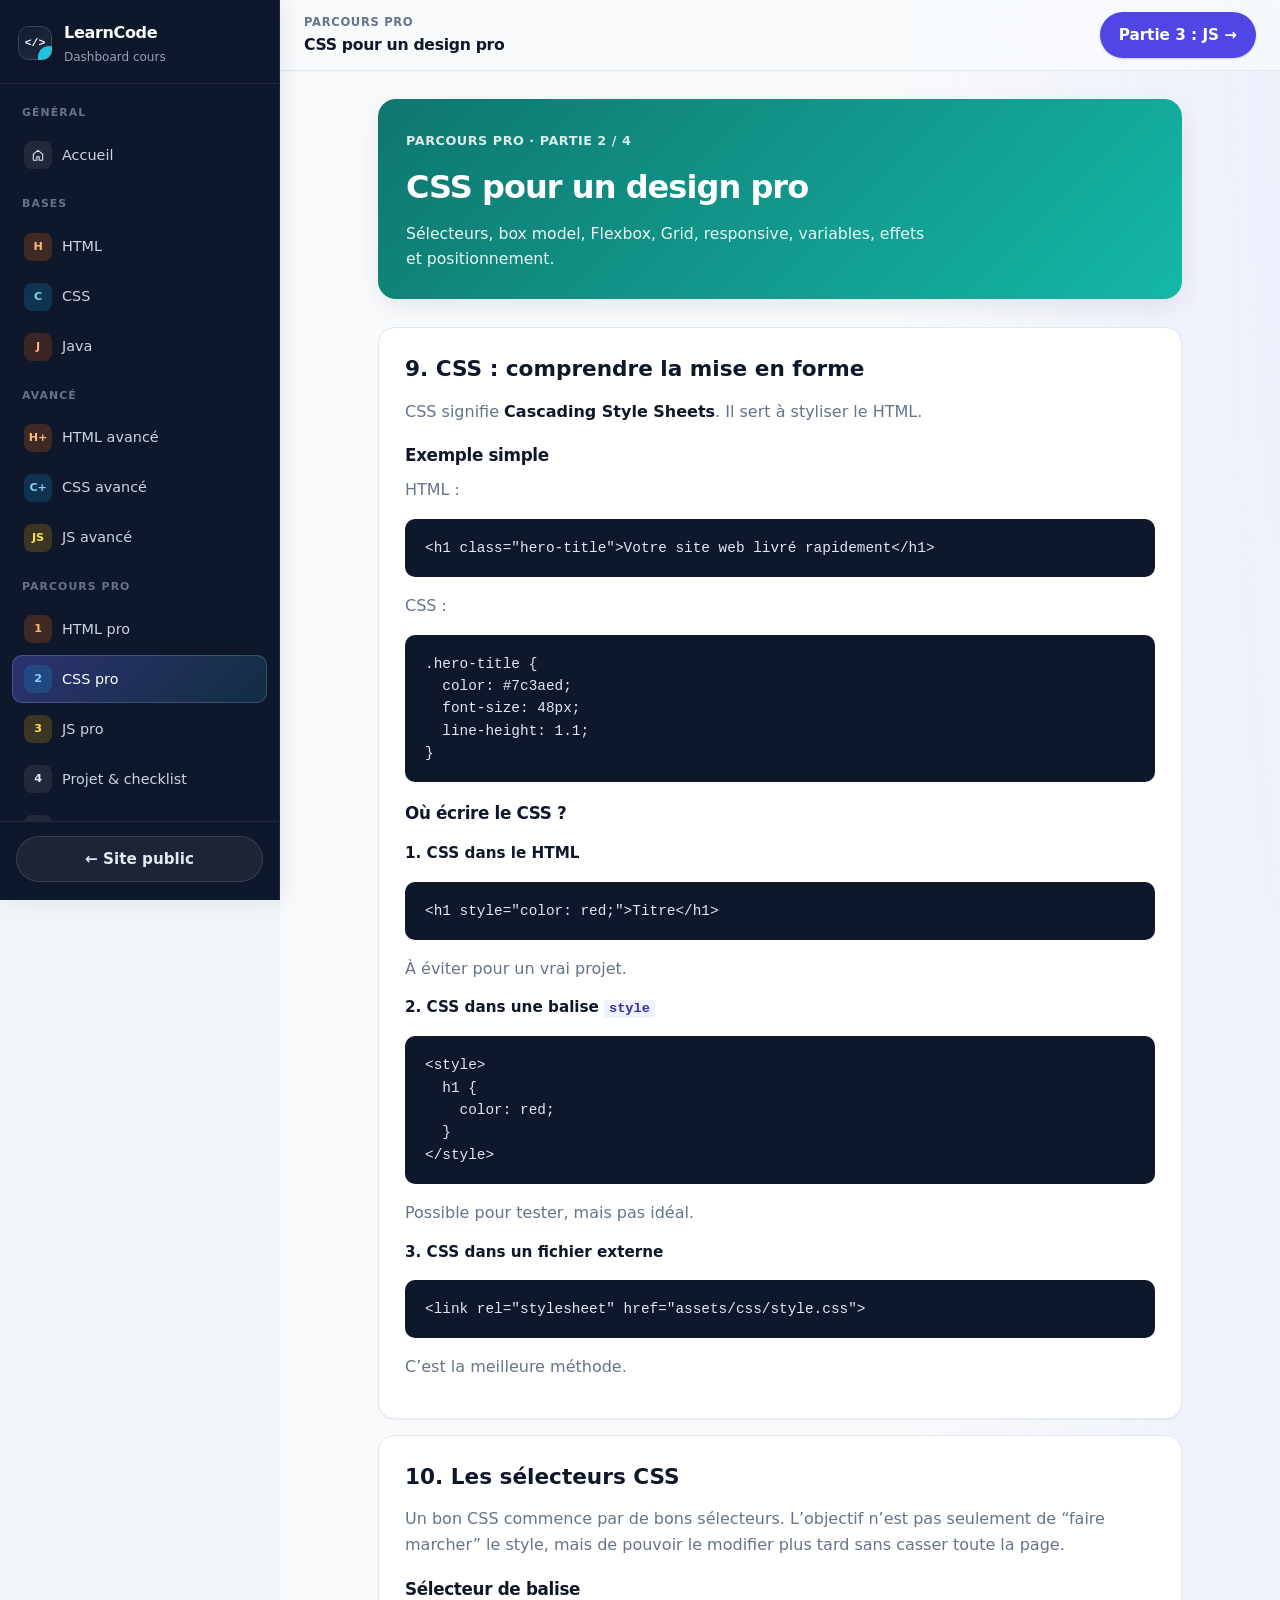
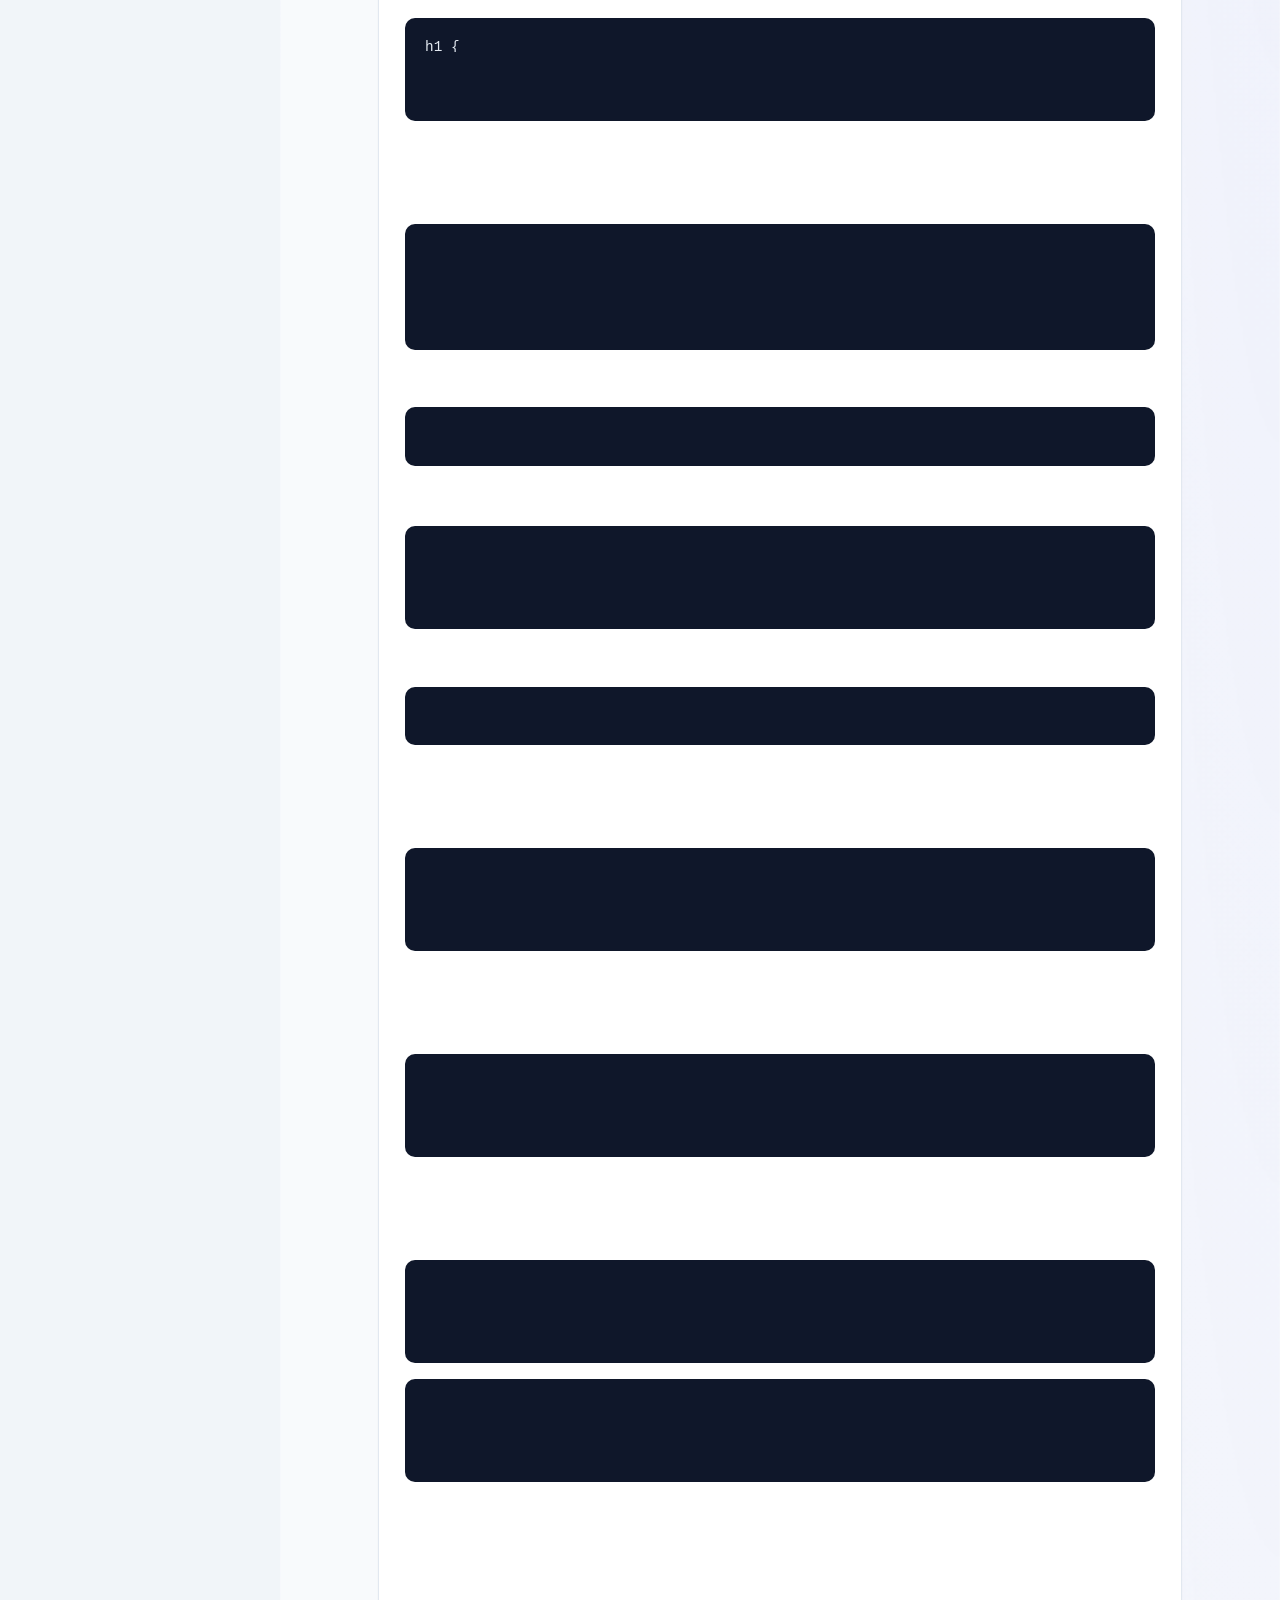
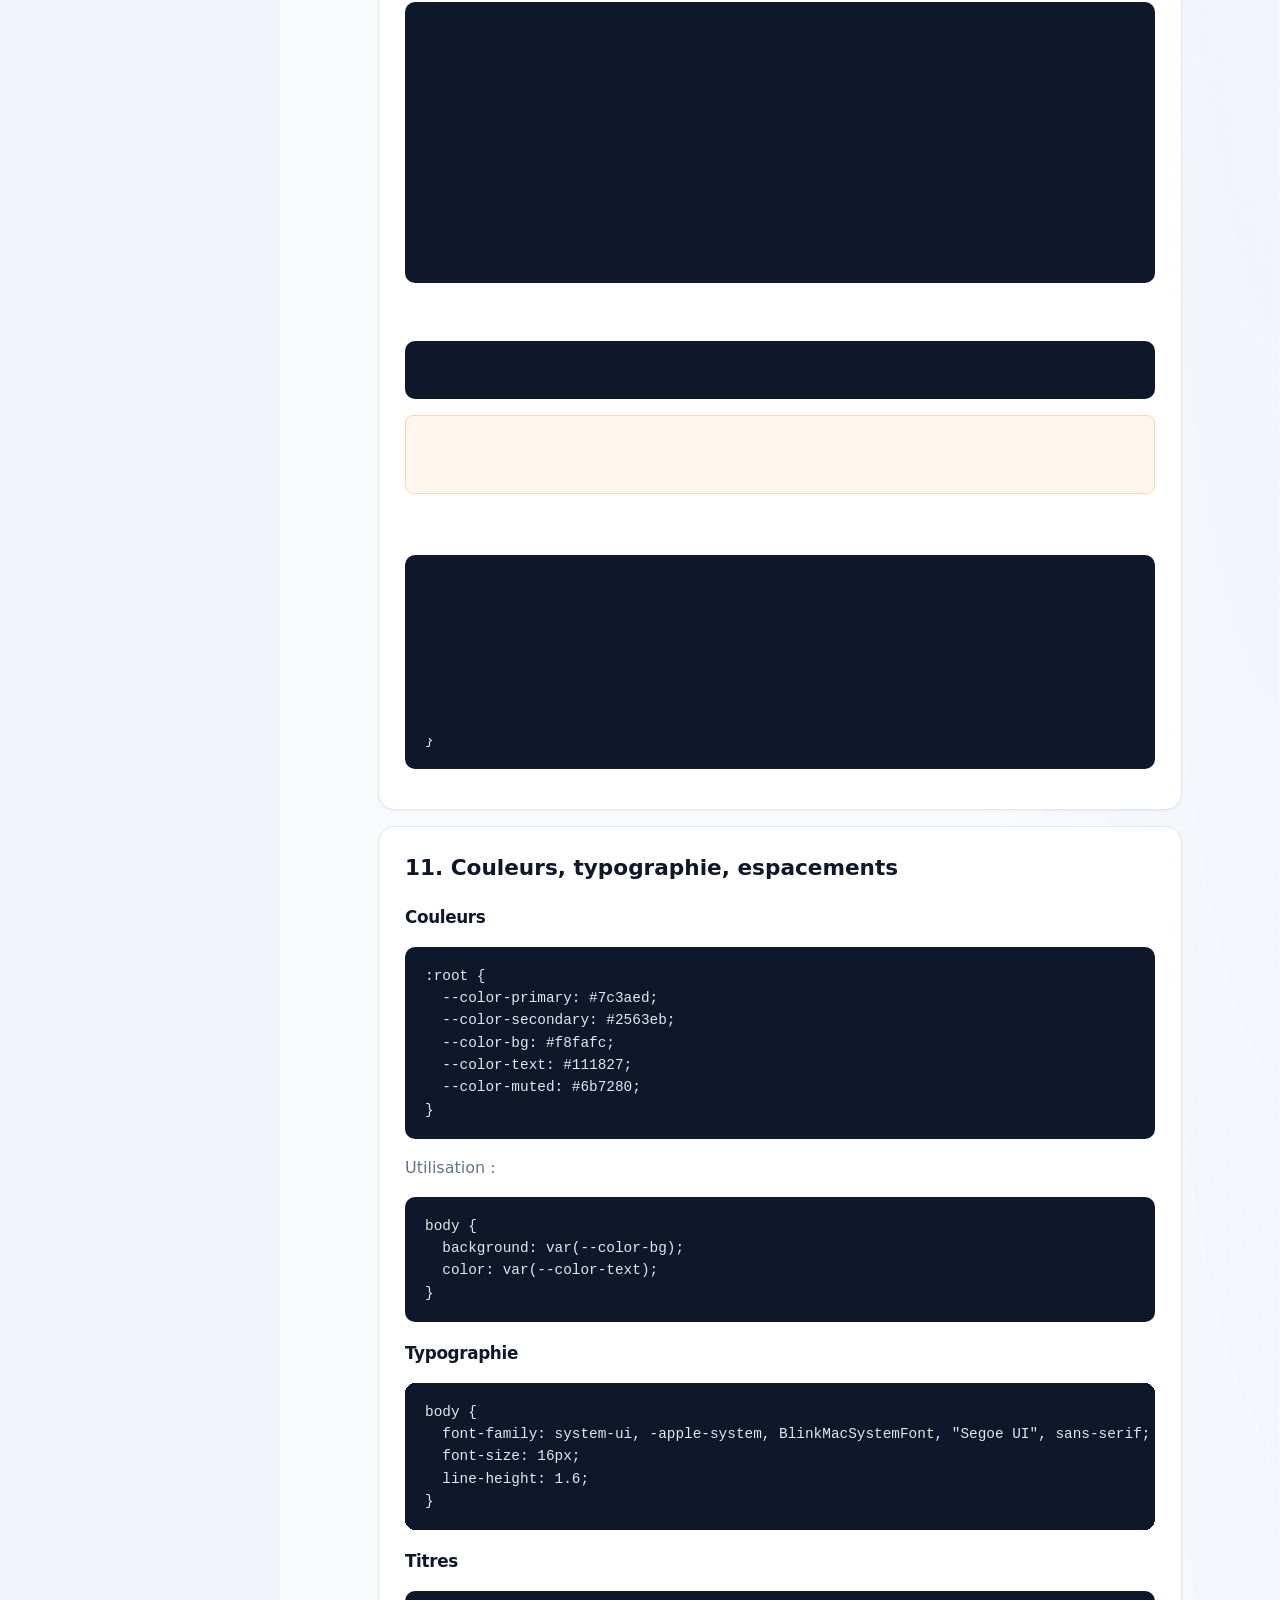
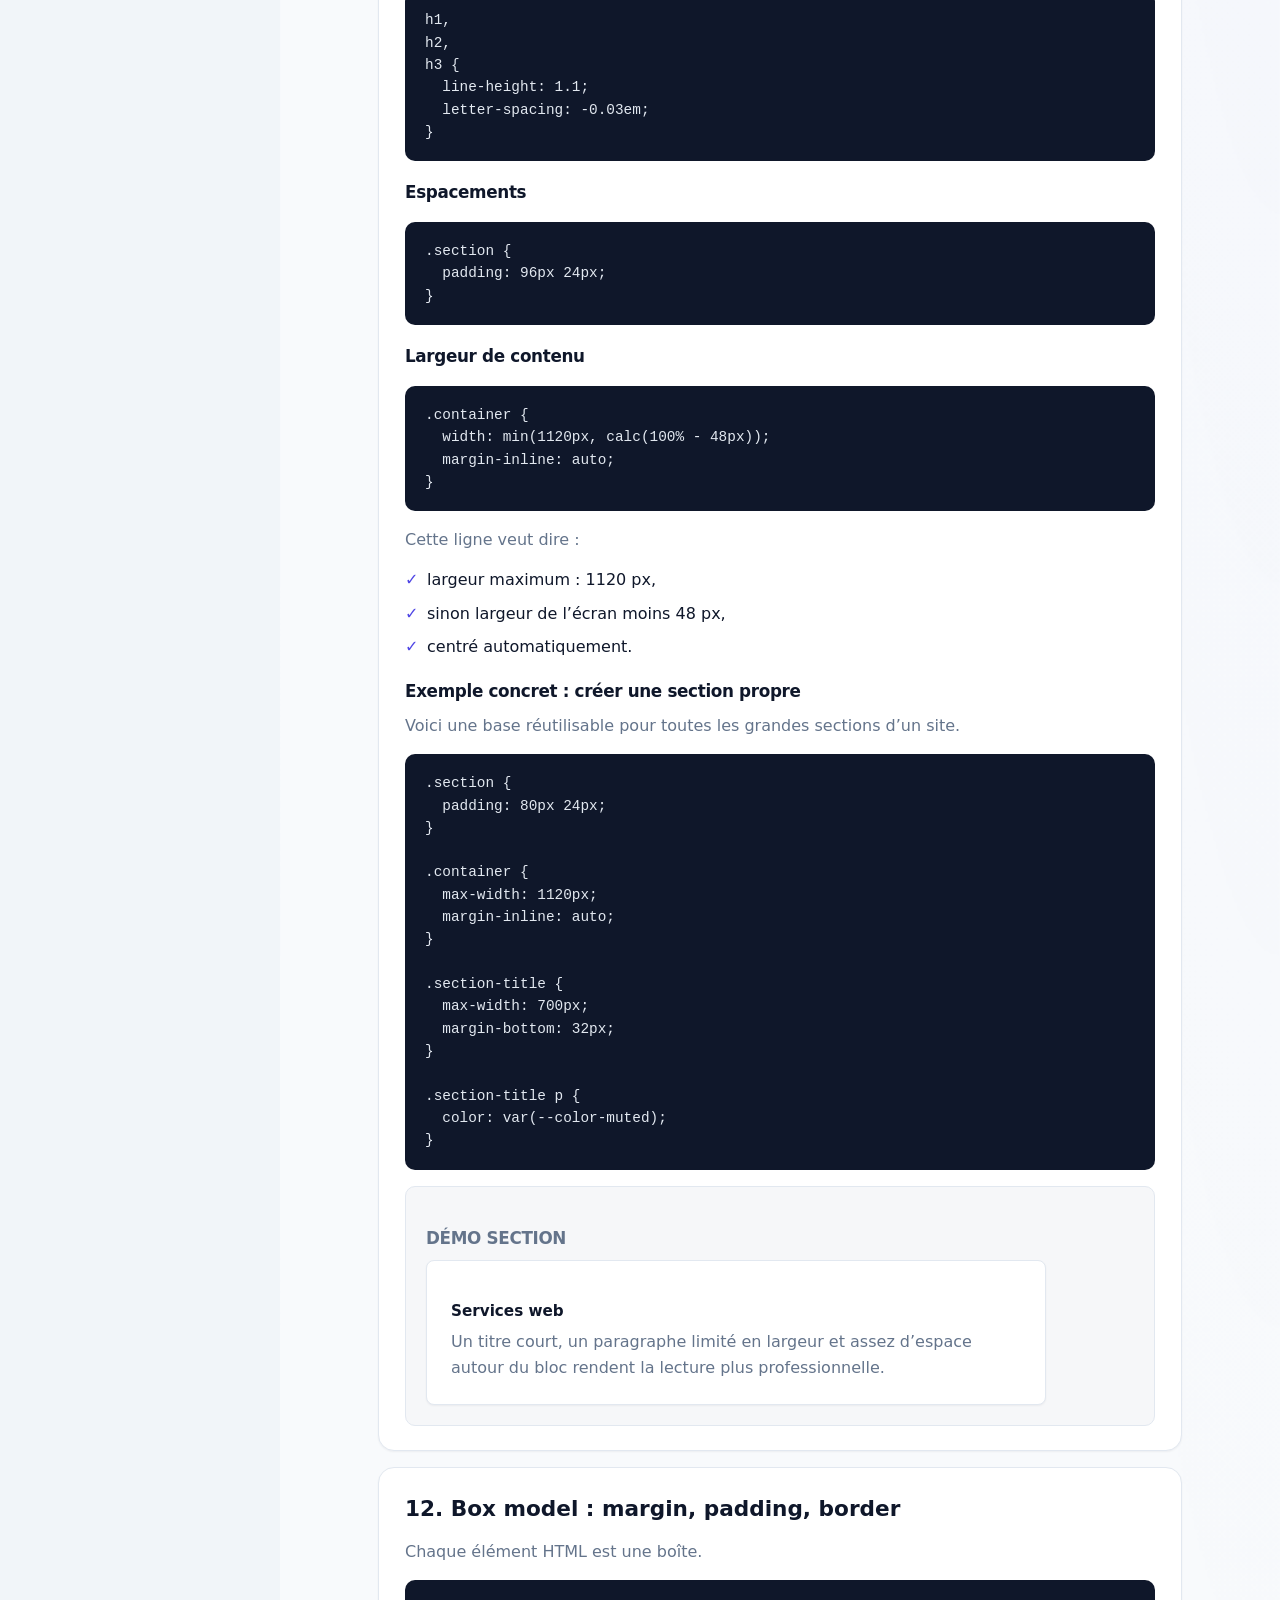
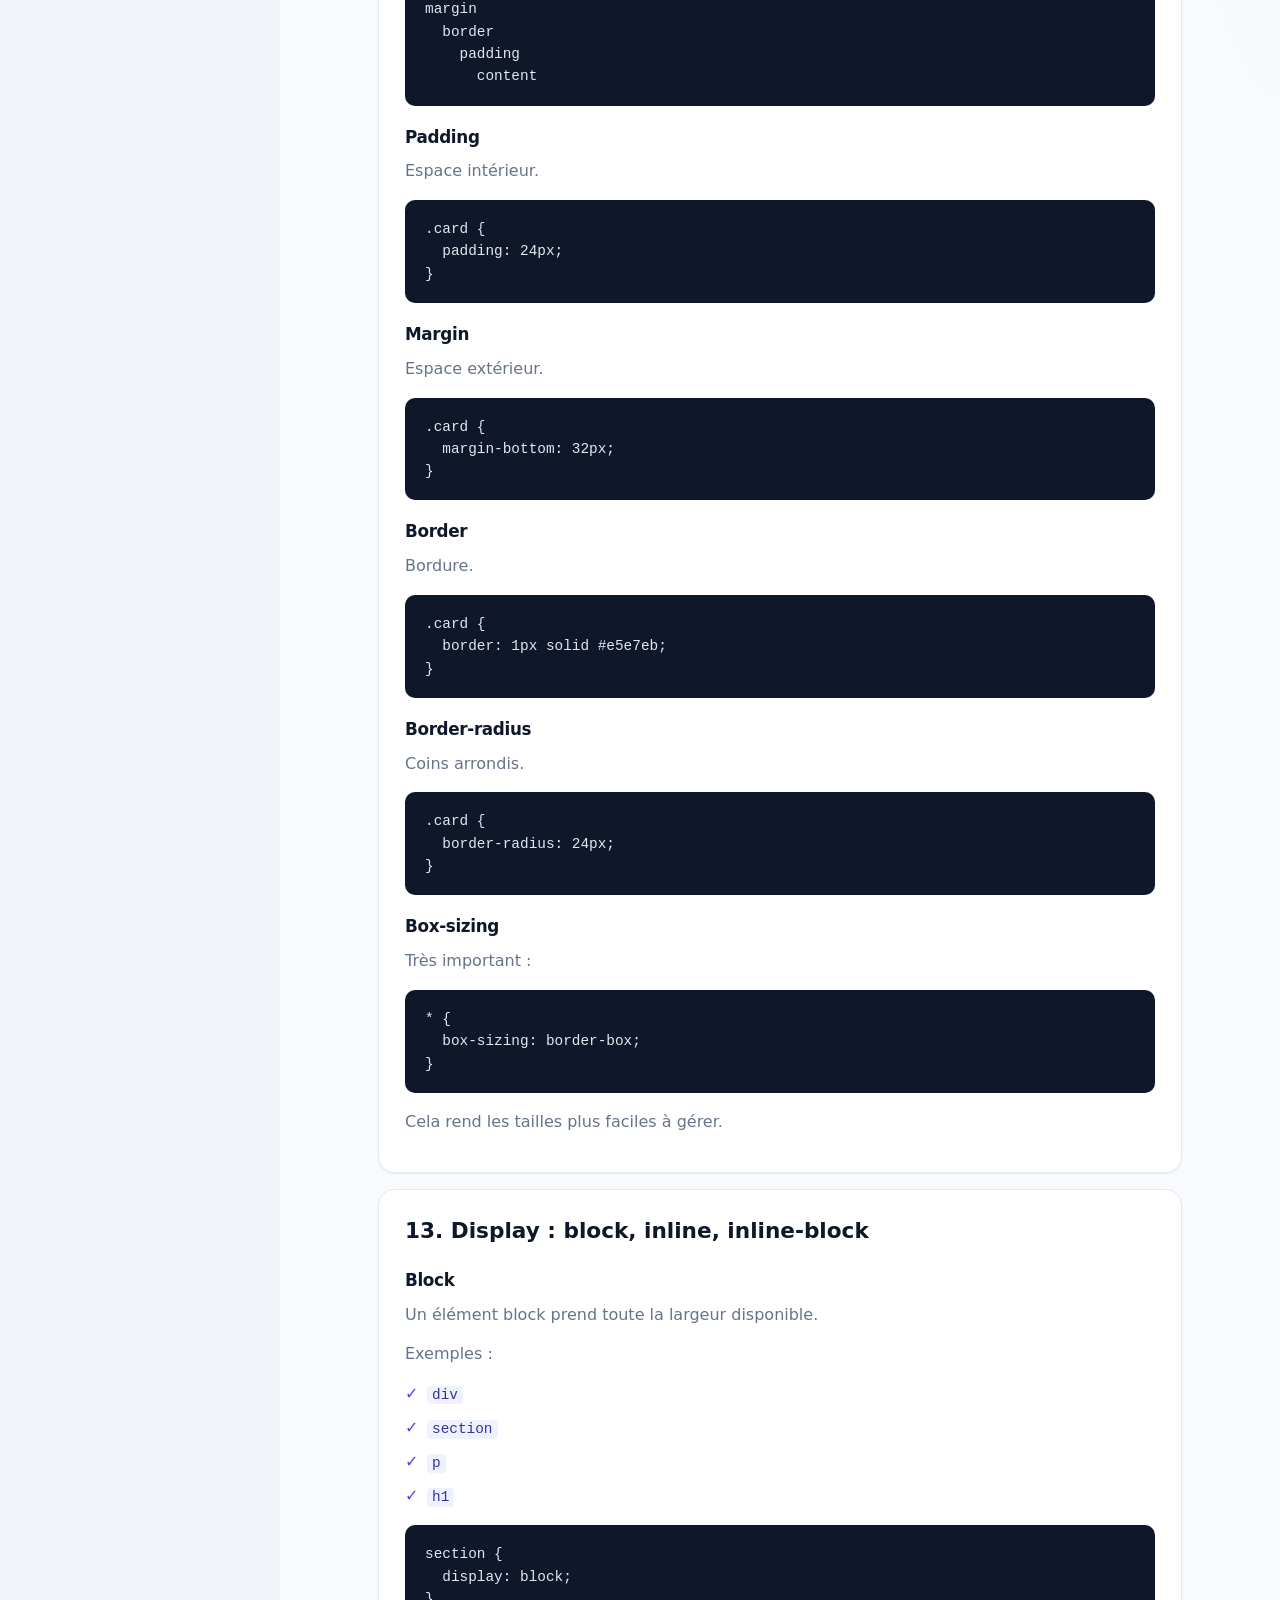
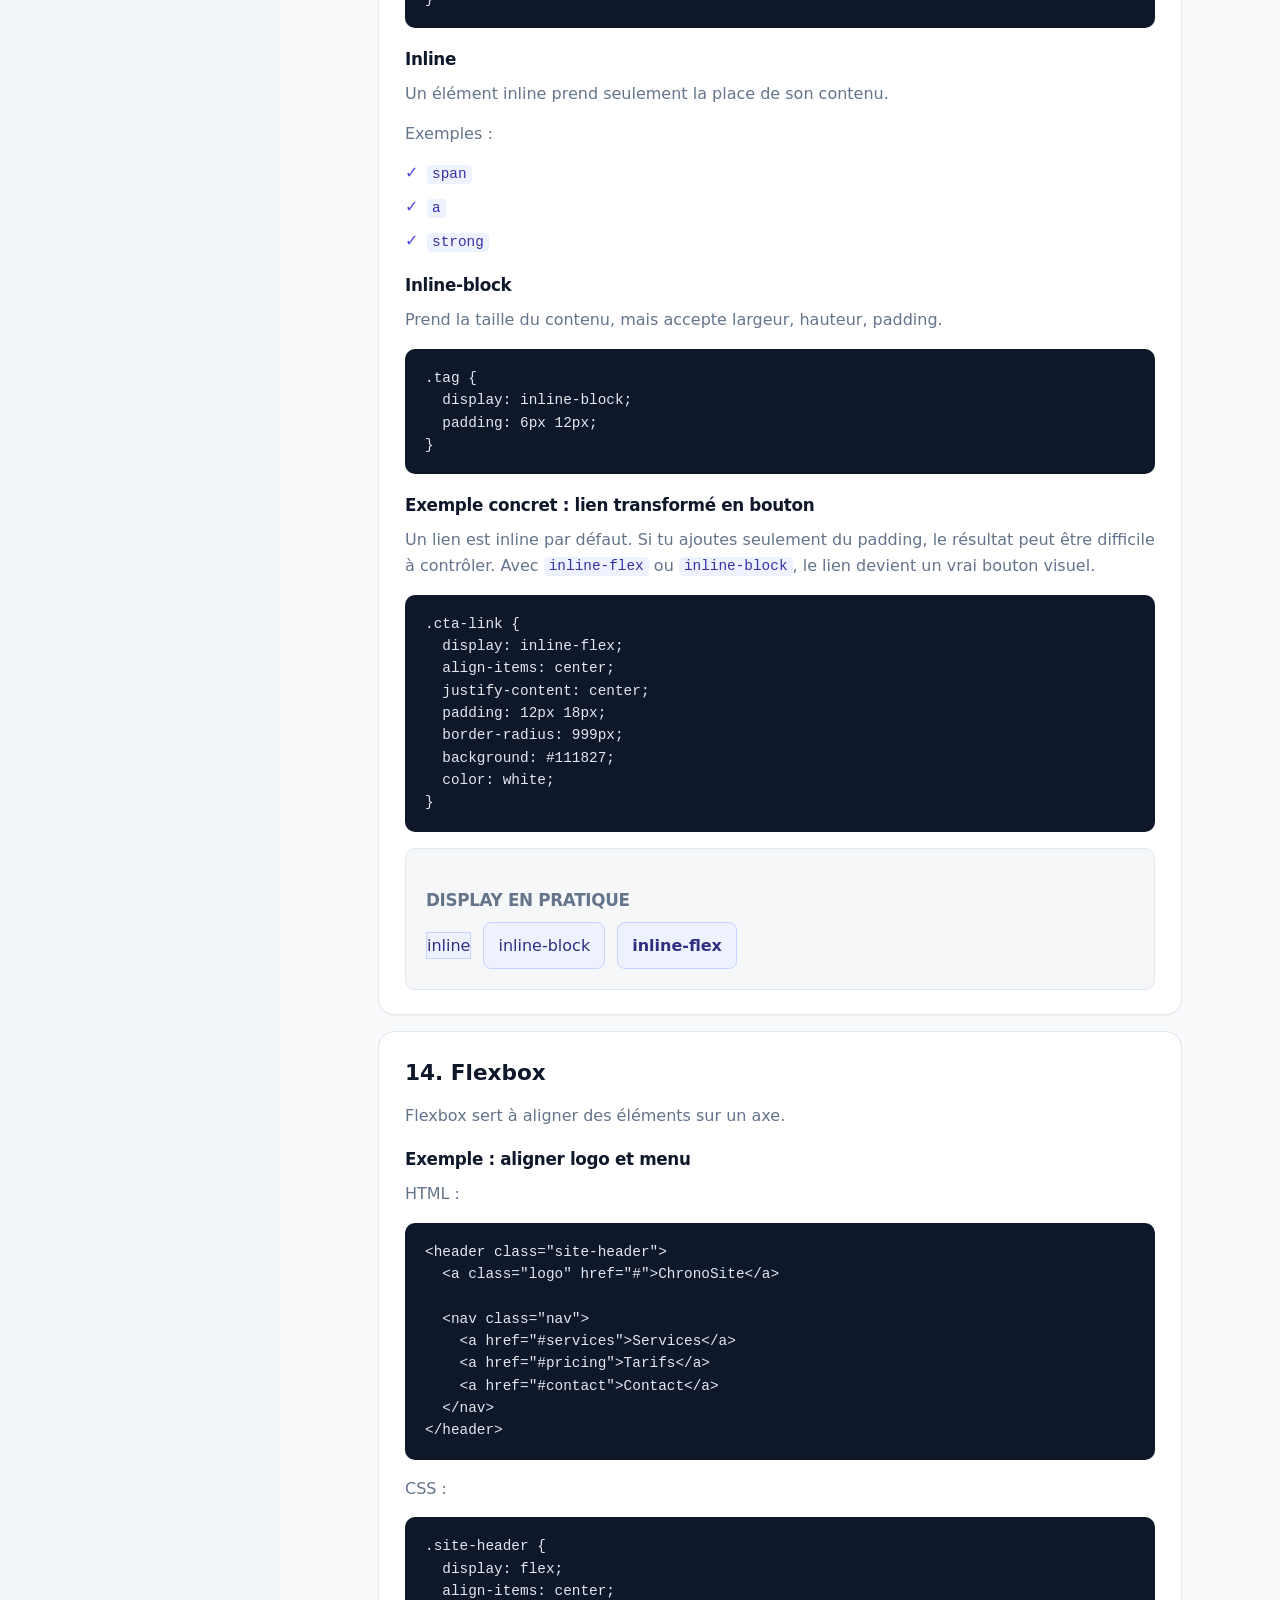
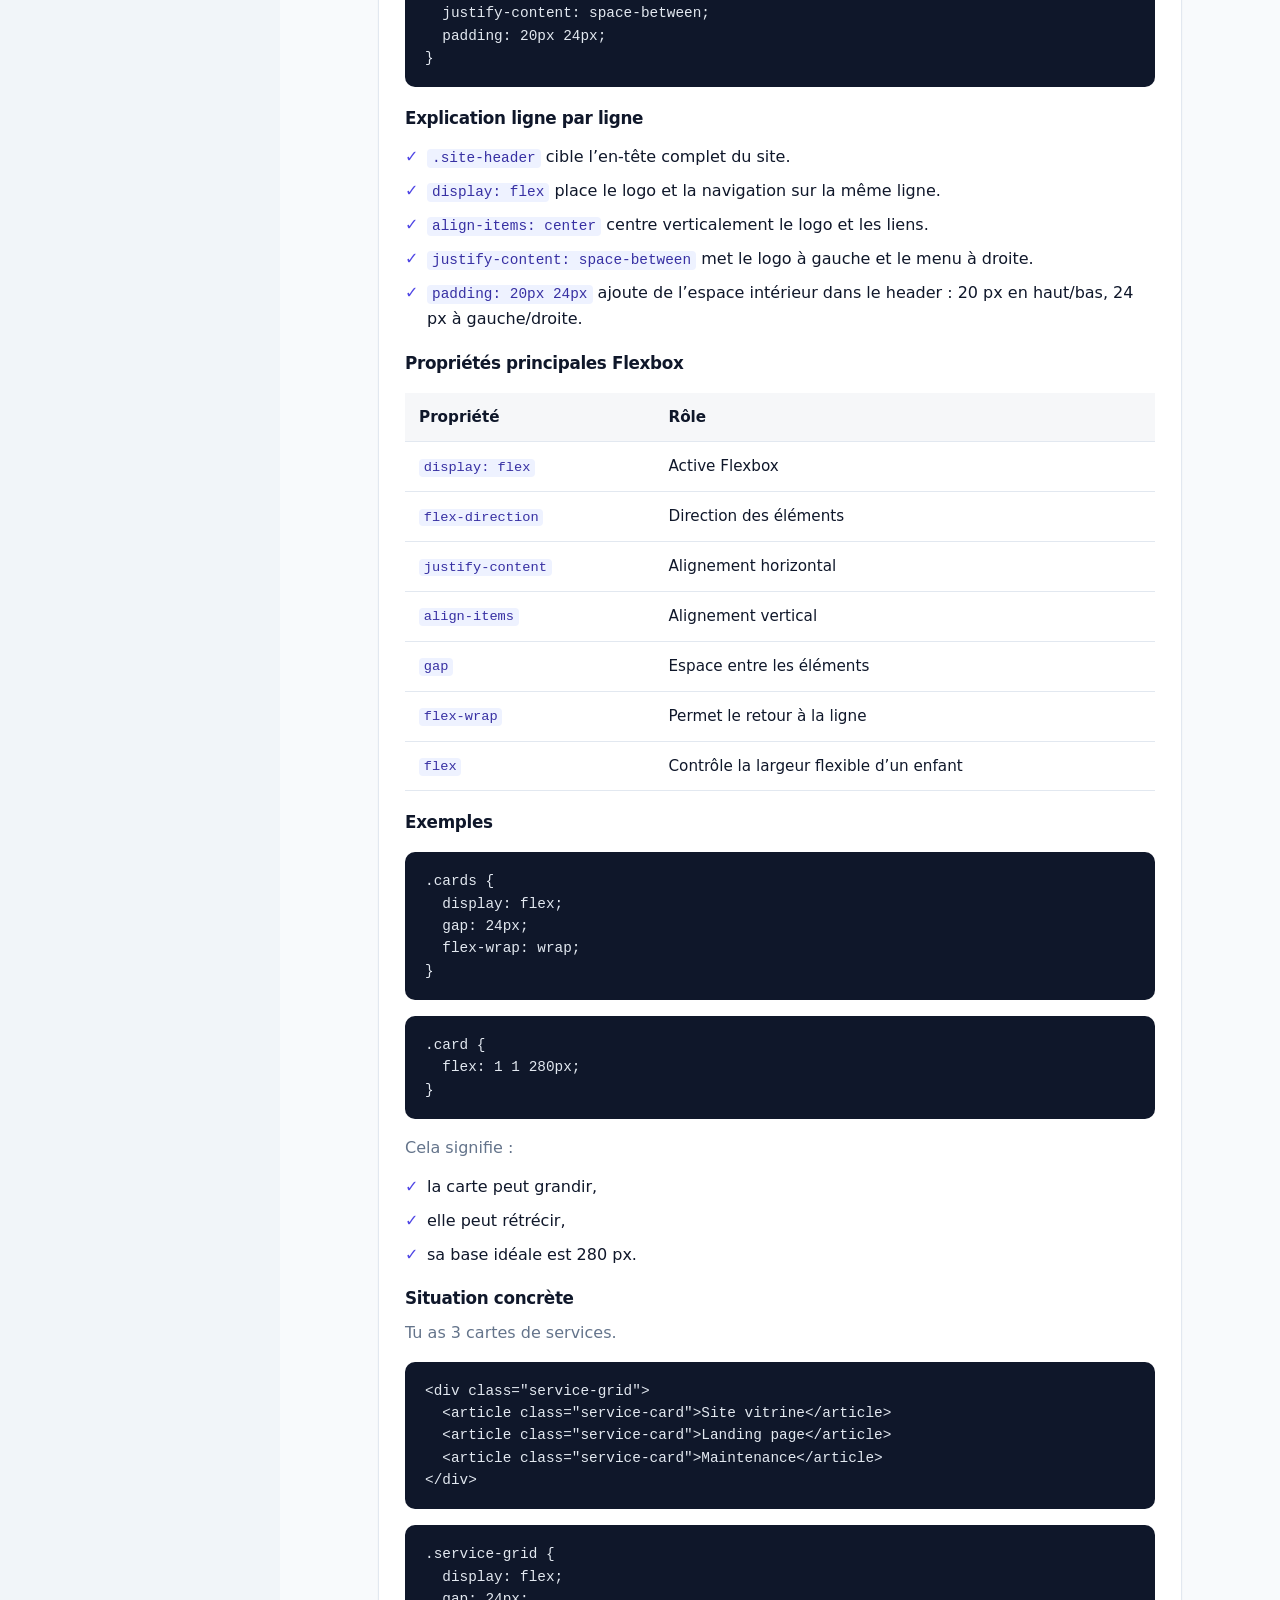
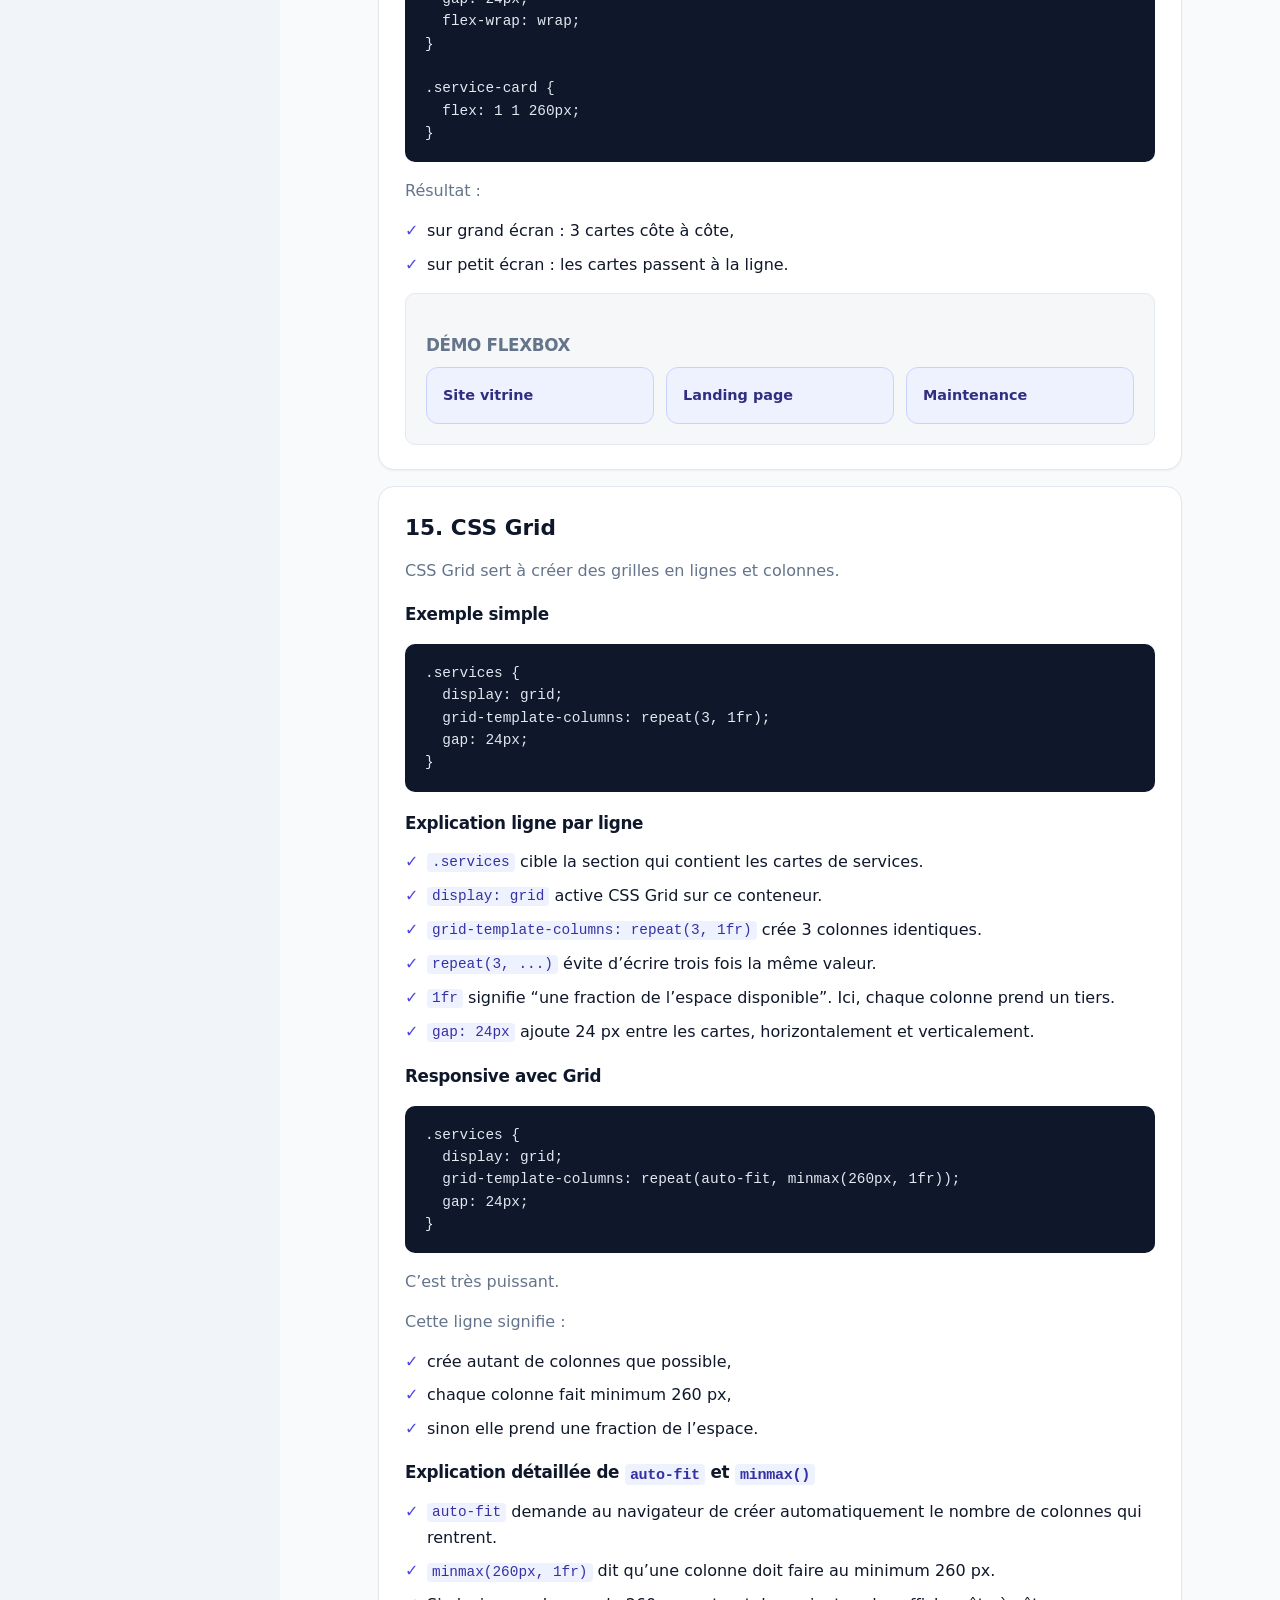
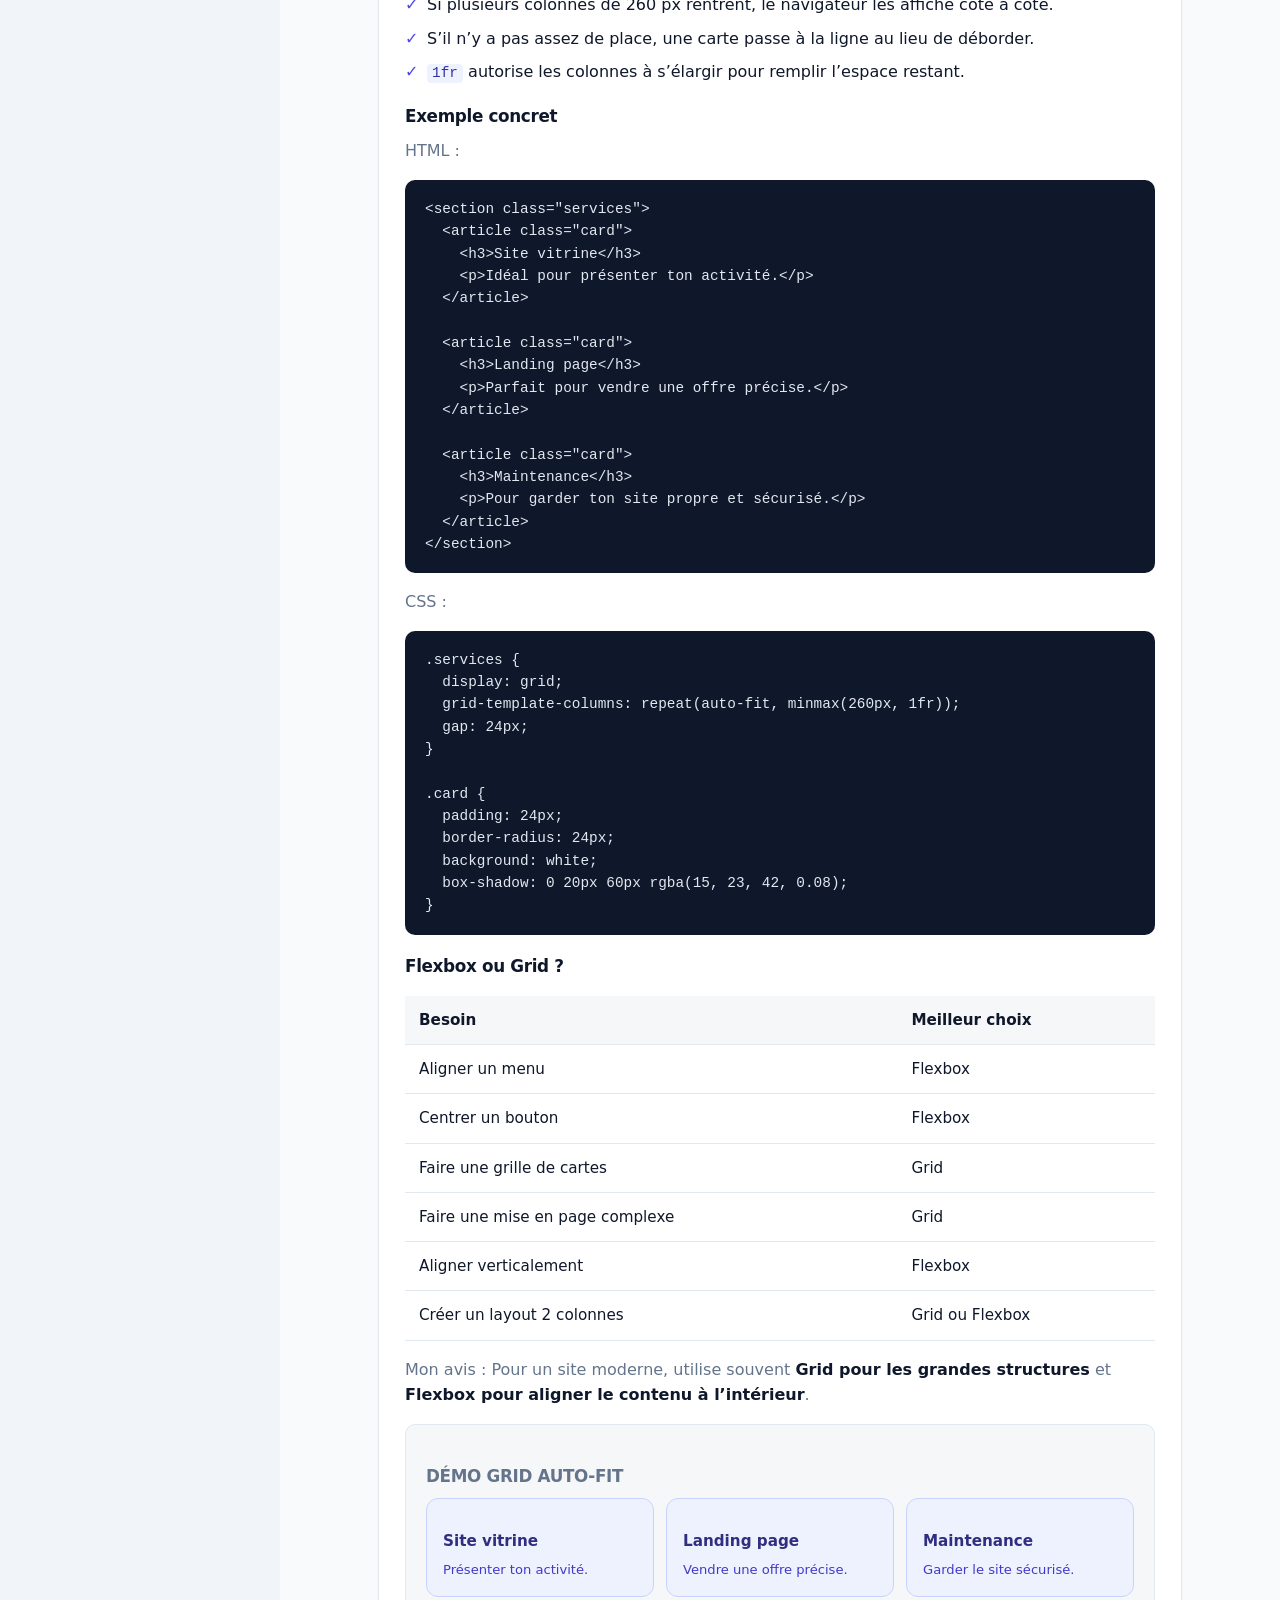
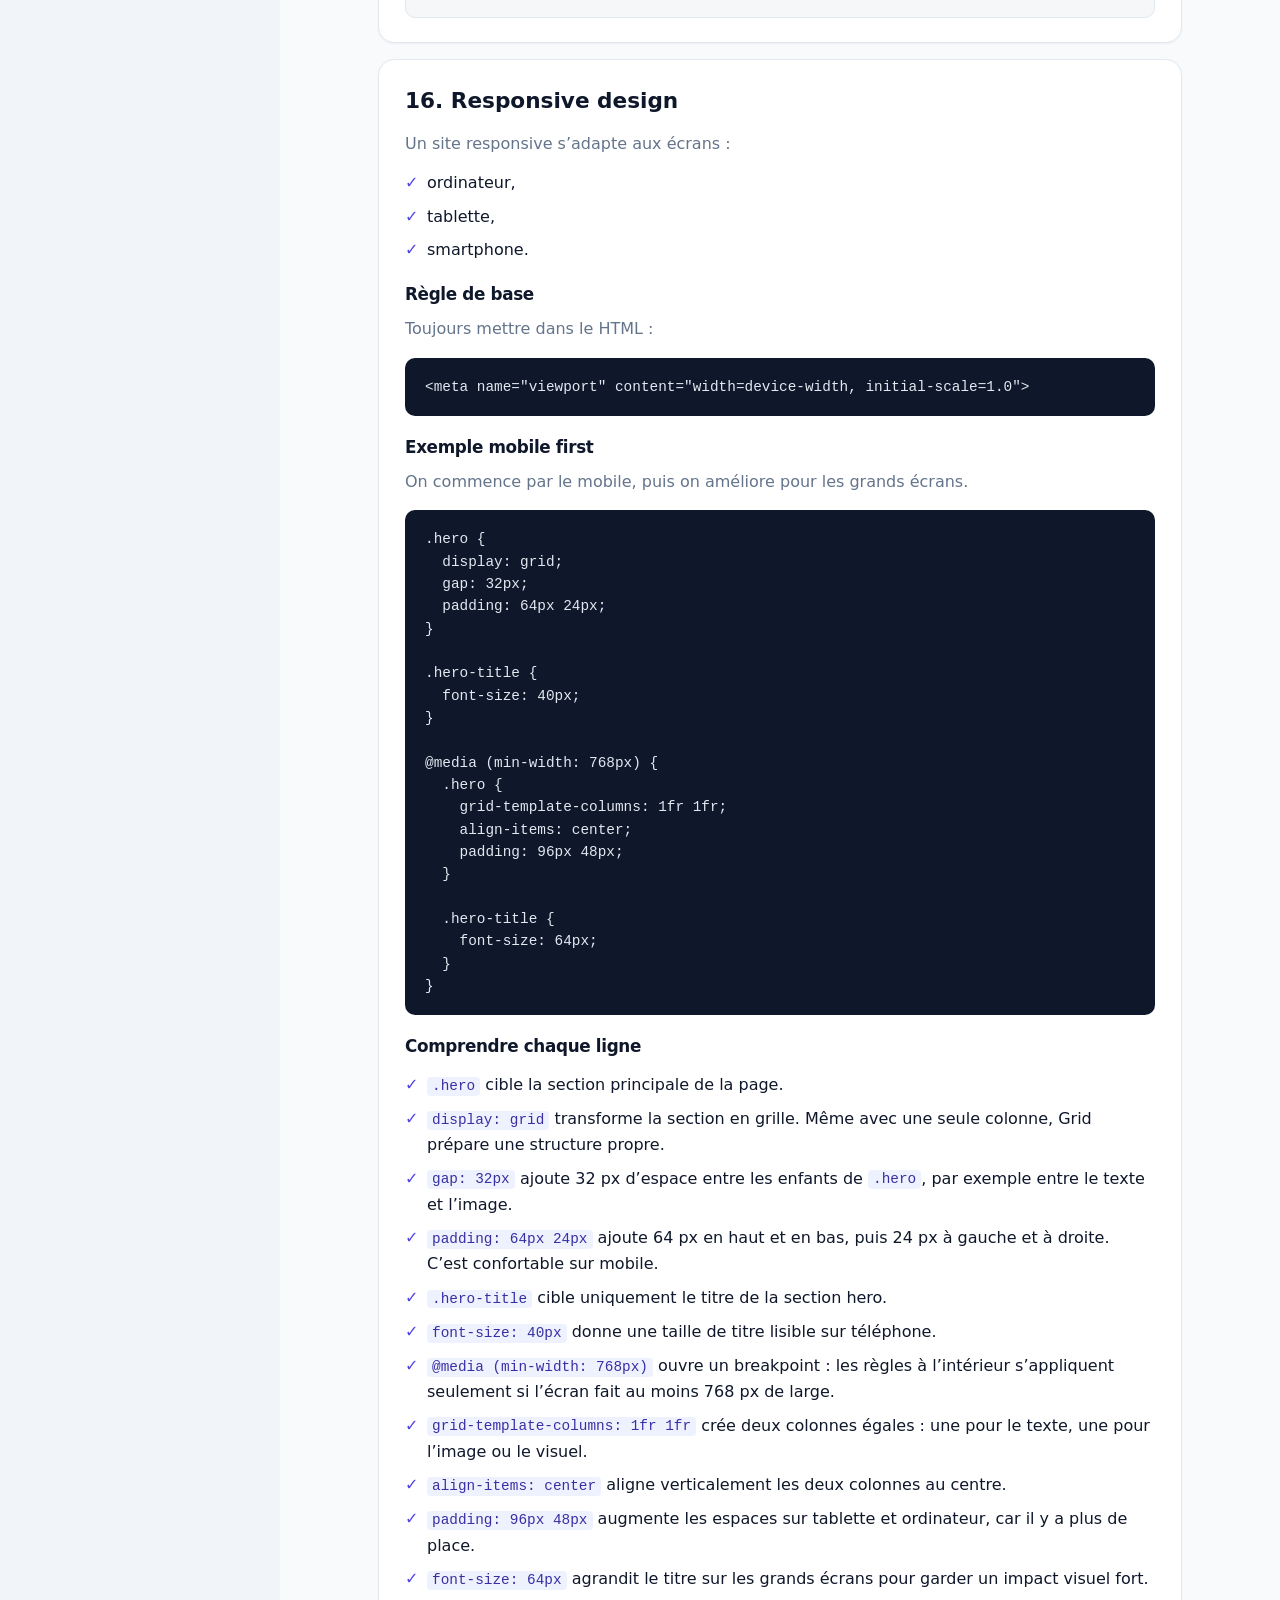
==== commit ea6ff851: "ok" ====
--- a/cours-css-pro.html
+++ b/cours-css-pro.html
@@ -103,6 +103,7 @@
                 </article>
                 <article class="lesson" id="ch10">
                     <h2>10. Les sélecteurs CSS</h2>
+<p>Un bon CSS commence par de bons sélecteurs. L’objectif n’est pas seulement de “faire marcher” le style, mais de pouvoir le modifier plus tard sans casser toute la page.</p>
 <h3>Sélecteur de balise</h3>
 <pre><code class="lang-css">h1 {
   color: #111827;
@@ -139,6 +140,22 @@
 <pre><code class="lang-css">input:focus {
   outline: 2px solid #7c3aed;
 }</code></pre>
+<h3>Spécificité : pourquoi une règle gagne</h3>
+<p>Quand deux règles ciblent le même élément, le navigateur choisit la plus spécifique. Un ID gagne souvent contre une classe, et une classe gagne souvent contre une balise.</p>
+<pre><code class="lang-css">p {
+  color: gray;
+}
+
+.intro {
+  color: blue; /* gagne contre p */
+}
+
+#lead {
+  color: red; /* gagne contre .intro */
+}</code></pre>
+<p>HTML :</p>
+<pre><code class="lang-html">&lt;p id=&quot;lead&quot; class=&quot;intro&quot;&gt;Ce texte sera rouge.&lt;/p&gt;</code></pre>
+<div class="note">Dans un projet pro, évite de styliser avec des ID. Les classes sont plus souples et plus faciles à réutiliser.</div>
 <h3>Pseudo-éléments</h3>
 <pre><code class="lang-css">.hero-title::after {
   content: &quot;&quot;;
@@ -192,6 +209,26 @@
 <li>sinon largeur de l’écran moins 48 px,</li>
 <li>centré automatiquement.</li>
 </ul>
+<h3>Exemple concret : créer une section propre</h3>
+<p>Voici une base réutilisable pour toutes les grandes sections d’un site.</p>
+<pre><code class="lang-css">.section {
+  padding: 80px 24px;
+}
+
+.container {
+  max-width: 1120px;
+  margin-inline: auto;
+}
+
+.section-title {
+  max-width: 700px;
+  margin-bottom: 32px;
+}
+
+.section-title p {
+  color: var(--color-muted);
+}</code></pre>
+<div class="demo"><h3 class="demo-title">Démo section</h3><div class="pro-section-demo"><h4>Services web</h4><p>Un titre court, un paragraphe limité en largeur et assez d’espace autour du bloc rendent la lecture plus professionnelle.</p></div></div>
                 </article>
                 <article class="lesson" id="ch12">
                     <h2>12. Box model : margin, padding, border</h2>
@@ -255,6 +292,18 @@
   display: inline-block;
   padding: 6px 12px;
 }</code></pre>
+<h3>Exemple concret : lien transformé en bouton</h3>
+<p>Un lien est inline par défaut. Si tu ajoutes seulement du padding, le résultat peut être difficile à contrôler. Avec <code>inline-flex</code> ou <code>inline-block</code>, le lien devient un vrai bouton visuel.</p>
+<pre><code class="lang-css">.cta-link {
+  display: inline-flex;
+  align-items: center;
+  justify-content: center;
+  padding: 12px 18px;
+  border-radius: 999px;
+  background: #111827;
+  color: white;
+}</code></pre>
+<div class="demo"><h3 class="demo-title">Display en pratique</h3><div class="display-demo"><span>inline</span><span class="inline-block">inline-block</span><span class="inline-flex">inline-flex</span></div></div>
                 </article>
                 <article class="lesson" id="ch14">
                     <h2>14. Flexbox</h2>
@@ -277,6 +326,14 @@
   justify-content: space-between;
   padding: 20px 24px;
 }</code></pre>
+<h3>Explication ligne par ligne</h3>
+<ul class="checklist">
+<li><code>.site-header</code> cible l’en-tête complet du site.</li>
+<li><code>display: flex</code> place le logo et la navigation sur la même ligne.</li>
+<li><code>align-items: center</code> centre verticalement le logo et les liens.</li>
+<li><code>justify-content: space-between</code> met le logo à gauche et le menu à droite.</li>
+<li><code>padding: 20px 24px</code> ajoute de l’espace intérieur dans le header : 20 px en haut/bas, 24 px à gauche/droite.</li>
+</ul>
 <h3>Propriétés principales Flexbox</h3>
 <div class="table-wrap"><table>
 <thead><tr><th>Propriété</th><th>Rôle</th></tr></thead>
@@ -337,6 +394,15 @@
   grid-template-columns: repeat(3, 1fr);
   gap: 24px;
 }</code></pre>
+<h3>Explication ligne par ligne</h3>
+<ul class="checklist">
+<li><code>.services</code> cible la section qui contient les cartes de services.</li>
+<li><code>display: grid</code> active CSS Grid sur ce conteneur.</li>
+<li><code>grid-template-columns: repeat(3, 1fr)</code> crée 3 colonnes identiques.</li>
+<li><code>repeat(3, ...)</code> évite d’écrire trois fois la même valeur.</li>
+<li><code>1fr</code> signifie “une fraction de l’espace disponible”. Ici, chaque colonne prend un tiers.</li>
+<li><code>gap: 24px</code> ajoute 24 px entre les cartes, horizontalement et verticalement.</li>
+</ul>
 <h3>Responsive avec Grid</h3>
 <pre><code class="lang-css">.services {
   display: grid;
@@ -349,6 +415,14 @@
 <li>crée autant de colonnes que possible,</li>
 <li>chaque colonne fait minimum 260 px,</li>
 <li>sinon elle prend une fraction de l’espace.</li>
+</ul>
+<h3>Explication détaillée de <code>auto-fit</code> et <code>minmax()</code></h3>
+<ul class="checklist">
+<li><code>auto-fit</code> demande au navigateur de créer automatiquement le nombre de colonnes qui rentrent.</li>
+<li><code>minmax(260px, 1fr)</code> dit qu’une colonne doit faire au minimum 260 px.</li>
+<li>Si plusieurs colonnes de 260 px rentrent, le navigateur les affiche côte à côte.</li>
+<li>S’il n’y a pas assez de place, une carte passe à la ligne au lieu de déborder.</li>
+<li><code>1fr</code> autorise les colonnes à s’élargir pour remplir l’espace restant.</li>
 </ul>
 <h3>Exemple concret</h3>
 <p>HTML :</p>
@@ -430,9 +504,28 @@
     font-size: 64px;
   }
 }</code></pre>
+<h3>Comprendre chaque ligne</h3>
+<ul class="checklist">
+<li><code>.hero</code> cible la section principale de la page.</li>
+<li><code>display: grid</code> transforme la section en grille. Même avec une seule colonne, Grid prépare une structure propre.</li>
+<li><code>gap: 32px</code> ajoute 32 px d’espace entre les enfants de <code>.hero</code>, par exemple entre le texte et l’image.</li>
+<li><code>padding: 64px 24px</code> ajoute 64 px en haut et en bas, puis 24 px à gauche et à droite. C’est confortable sur mobile.</li>
+<li><code>.hero-title</code> cible uniquement le titre de la section hero.</li>
+<li><code>font-size: 40px</code> donne une taille de titre lisible sur téléphone.</li>
+<li><code>@media (min-width: 768px)</code> ouvre un breakpoint : les règles à l’intérieur s’appliquent seulement si l’écran fait au moins 768 px de large.</li>
+<li><code>grid-template-columns: 1fr 1fr</code> crée deux colonnes égales : une pour le texte, une pour l’image ou le visuel.</li>
+<li><code>align-items: center</code> aligne verticalement les deux colonnes au centre.</li>
+<li><code>padding: 96px 48px</code> augmente les espaces sur tablette et ordinateur, car il y a plus de place.</li>
+<li><code>font-size: 64px</code> agrandit le titre sur les grands écrans pour garder un impact visuel fort.</li>
+</ul>
 <h3>Pourquoi mobile first ?</h3>
 <p>Aujourd’hui, beaucoup de visiteurs arrivent par téléphone. Donc on crée d’abord une version mobile propre, puis on adapte pour ordinateur.</p>
 <h3>Breakpoints utiles</h3>
+<p>
+Un breakpoint n’est pas une règle magique liée à un appareil précis. C’est simplement
+un point où ton design commence à manquer de place ou, au contraire, peut utiliser
+plus d’espace. Les valeurs ci-dessous sont des repères courants, pas des obligations.
+</p>
 <pre><code class="lang-css">/* Tablette */
 @media (min-width: 768px) {
 }
@@ -444,11 +537,50 @@
 /* Grand écran */
 @media (min-width: 1280px) {
 }</code></pre>
+<div class="table-wrap"><table>
+<thead><tr><th>Breakpoint</th><th>Ce qu’on change souvent</th><th>Exemple concret</th></tr></thead>
+<tbody>
+<tr><td><code>min-width: 640px</code></td><td>Petites tablettes</td><td>Passer une liste de cartes de 1 à 2 colonnes</td></tr>
+<tr><td><code>min-width: 768px</code></td><td>Tablettes</td><td>Mettre un hero en 2 colonnes</td></tr>
+<tr><td><code>min-width: 1024px</code></td><td>Ordinateurs</td><td>Afficher une sidebar, agrandir les marges</td></tr>
+<tr><td><code>min-width: 1280px</code></td><td>Grands écrans</td><td>Limiter le contenu avec <code>max-width</code> pour éviter les lignes trop longues</td></tr>
+</tbody>
+</table></div>
+<h3><code>min-width</code> ou <code>max-width</code> ?</h3>
+<p>
+Avec <code>min-width</code>, tu écris d’abord le style mobile, puis tu ajoutes les
+améliorations pour les écrans plus larges. C’est le plus simple pour apprendre et
+maintenir un site moderne.
+</p>
+<pre><code class="lang-css">/* Style mobile par défaut */
+.menu {
+  display: grid;
+  gap: 12px;
+}
+
+/* Style tablette et desktop */
+@media (min-width: 768px) {
+  .menu {
+    display: flex;
+    justify-content: flex-end;
+  }
+}</code></pre>
+<p>
+Avec <code>max-width</code>, tu écris plutôt le style desktop d’abord, puis tu corriges
+pour les petits écrans. Cette méthode existe, mais elle devient vite plus difficile
+quand le site grandit.
+</p>
 <h3>Images responsives</h3>
 <pre><code class="lang-css">img {
   max-width: 100%;
   height: auto;
 }</code></pre>
+<h3>Explication ligne par ligne</h3>
+<ul class="checklist">
+<li><code>img</code> cible toutes les images de la page.</li>
+<li><code>max-width: 100%</code> empêche une image de dépasser la largeur de son parent.</li>
+<li><code>height: auto</code> garde les proportions de l’image pour éviter qu’elle soit écrasée.</li>
+</ul>
 <h3>Texte responsive avec clamp</h3>
 <pre><code class="lang-css">.hero-title {
   font-size: clamp(2.5rem, 6vw, 5rem);
@@ -460,6 +592,41 @@
 <li>maximum : 5rem.</li>
 </ul>
 <p>Très utile pour les titres modernes.</p>
+<p>
+Lecture complète : le titre ne descend jamais sous <code>2.5rem</code>, essaie de
+suivre <code>6vw</code> selon la largeur de l’écran, puis s’arrête à <code>5rem</code>
+pour ne pas devenir trop grand.
+</p>
+<h3>Exemple concret : passer de 1 à 2 colonnes</h3>
+<p>Sur mobile, on empile le texte et l’image. Sur tablette et ordinateur, on les met côte à côte.</p>
+<pre><code class="lang-css">.about {
+  display: grid;
+  gap: 24px;
+}
+
+@media (min-width: 768px) {
+  .about {
+    grid-template-columns: 1fr 1fr;
+    align-items: center;
+  }
+}</code></pre>
+<h3>Explication ligne par ligne</h3>
+<ul class="checklist">
+<li><code>.about</code> cible la section “à propos”.</li>
+<li><code>display: grid</code> permet d’organiser ses éléments en grille.</li>
+<li><code>gap: 24px</code> garde un espace propre entre le texte et l’image.</li>
+<li>Sans breakpoint, la grille reste naturellement sur une colonne si aucune colonne n’est déclarée.</li>
+<li><code>@media (min-width: 768px)</code> applique le changement à partir de la tablette.</li>
+<li><code>grid-template-columns: 1fr 1fr</code> place le contenu en deux colonnes égales.</li>
+<li><code>align-items: center</code> centre verticalement les éléments dans la section.</li>
+</ul>
+<h3>Erreurs fréquentes à éviter</h3>
+<ul class="checklist">
+<li>Mettre <code>width: 1200px</code> sur un bloc principal.</li>
+<li>Oublier <code>max-width: 100%</code> sur les images.</li>
+<li>Faire des media queries avant d’avoir une version mobile correcte.</li>
+<li>Utiliser une taille de texte trop petite sur téléphone.</li>
+</ul>
                 </article>
                 <article class="lesson" id="ch17">
                     <h2>17. Variables CSS</h2>
@@ -748,6 +915,26 @@
   max-width: 65ch;
 }</code></pre>
 <p><code>ch</code> correspond approximativement à la largeur d’un caractère. Un paragraphe entre 55 et 75 caractères de largeur est souvent plus lisible.</p>
+<h3>Problème 6 : mon style ne s’applique pas</h3>
+<h4>Checklist de debug</h4>
+<ul class="checklist">
+<li>Vérifie que le fichier CSS est bien lié avec <code>&lt;link&gt;</code>.</li>
+<li>Vérifie que le nom de classe est identique dans le HTML et le CSS.</li>
+<li>Regarde si une règle plus spécifique écrase ton style.</li>
+<li>Inspecte l’élément dans le navigateur pour voir quelle règle gagne.</li>
+</ul>
+<h4>Exemple courant</h4>
+<pre><code class="lang-html">&lt;button class=&quot;button-primary&quot;&gt;Envoyer&lt;/button&gt;</code></pre>
+<pre><code class="lang-css">.btn-primary {
+  background: #2563eb;
+}</code></pre>
+<p>Ici, le CSS ne marche pas car le HTML utilise <code>button-primary</code> alors que le CSS cible <code>btn-primary</code>.</p>
+<h3>Problème 7 : mes espacements sont incohérents</h3>
+<p>Choisis une échelle simple et réutilise-la partout : 4, 8, 12, 16, 24, 32, 48, 64 px.</p>
+<pre><code class="lang-css">.section { padding-block: 64px; }
+.card { padding: 24px; }
+.stack { display: grid; gap: 16px; }</code></pre>
+<div class="note">Le CSS devient plus propre quand les décisions se répètent volontairement au lieu d’être improvisées élément par élément.</div>
                 </article>
                 <div class="course-nav">
                     <a href="cours-html-pro.html" class="btn btn-secondary">← HTML pro</a>
--- a/styles.css
+++ b/styles.css
@@ -114,12 +114,43 @@
 }
 
 .logo-mark {
-    width: 28px;
-    height: 28px;
-    border-radius: 8px;
+    position: relative;
+    flex: 0 0 auto;
+    width: 34px;
+    height: 34px;
+    display: inline-grid;
+    place-items: center;
+    overflow: hidden;
+    border-radius: 10px;
     background:
-        linear-gradient(135deg, #6366f1 0%, #22d3ee 100%);
-    box-shadow: 0 0 0 1px rgba(255, 255, 255, 0.15), 0 6px 16px rgba(99, 102, 241, 0.45);
+        linear-gradient(135deg, rgba(15, 23, 42, 0.98), rgba(30, 41, 59, 0.95)),
+        linear-gradient(135deg, #22d3ee, #4f46e5);
+    box-shadow:
+        inset 0 0 0 1px rgba(255, 255, 255, 0.16),
+        0 10px 24px rgba(15, 23, 42, 0.28);
+}
+
+.logo-mark::before {
+    content: "</>";
+    position: relative;
+    z-index: 1;
+    color: #f8fafc;
+    font-family: ui-monospace, "SF Mono", Menlo, Consolas, monospace;
+    font-size: 0.72rem;
+    font-weight: 800;
+    letter-spacing: 0;
+}
+
+.logo-mark::after {
+    content: "";
+    position: absolute;
+    right: -8px;
+    bottom: -8px;
+    width: 22px;
+    height: 22px;
+    border-radius: 999px;
+    background: #22d3ee;
+    opacity: 0.9;
 }
 
 .menu {
@@ -829,6 +860,32 @@
     font-weight: 600;
 }
 
+.css-profile-demo {
+    display: grid;
+    gap: 6px;
+    max-width: 420px;
+    padding: 18px;
+    background: #fff;
+    border: 1px solid var(--border);
+    border-radius: 8px;
+    box-shadow: var(--shadow-sm);
+}
+
+.css-profile-demo strong {
+    font-size: 1rem;
+    color: var(--text);
+}
+
+.css-profile-demo span {
+    color: var(--muted);
+    font-size: 0.88rem;
+}
+
+.css-profile-demo p {
+    margin: 4px 0 0;
+    color: var(--text);
+}
+
 .box-demo {
     width: 100%;
     max-width: 280px;
@@ -856,6 +913,76 @@
     text-align: center;
     border-radius: 8px;
     font-weight: 600;
+}
+
+.display-lab {
+    display: grid;
+    gap: 14px;
+}
+
+.display-case {
+    padding: 16px;
+    background: #fff;
+    border: 1px solid var(--border);
+    border-radius: 8px;
+}
+
+.display-case h4 {
+    margin-bottom: 10px;
+    font-size: 0.95rem;
+    color: var(--text);
+}
+
+.display-case p {
+    margin: 0;
+}
+
+.display-sample,
+.display-flex span,
+.display-grid span {
+    padding: 10px 12px;
+    background: #eef2ff;
+    border: 1px solid #c7d2fe;
+    border-radius: 6px;
+    color: #312e81;
+    font-weight: 700;
+    font-size: 0.88rem;
+}
+
+.display-block {
+    display: block;
+    margin-bottom: 8px;
+}
+
+.display-inline {
+    display: inline;
+}
+
+.display-inline-block {
+    display: inline-block;
+    margin-right: 8px;
+}
+
+.display-flex {
+    display: flex;
+    gap: 10px;
+    align-items: center;
+}
+
+.display-grid {
+    display: grid;
+    grid-template-columns: repeat(2, minmax(0, 1fr));
+    gap: 10px;
+}
+
+.display-case-error {
+    border-color: #fecaca;
+    background: #fef2f2;
+}
+
+.display-case-error h4,
+.display-case-error p {
+    color: #991b1b;
 }
 
 /* Checklist */
@@ -1889,6 +2016,55 @@
   font-size: 0.82rem;
   font-weight: 500;
   color: #4338ca;
+}
+
+.pro-section-demo {
+  max-width: 620px;
+  padding: 24px;
+  background: #fff;
+  border: 1px solid var(--border);
+  border-radius: 8px;
+  box-shadow: var(--shadow-sm);
+}
+
+.pro-section-demo h4 {
+  margin: 0 0 8px;
+  color: var(--text);
+  font-size: 1.1rem;
+}
+
+.pro-section-demo p {
+  max-width: 58ch;
+  margin: 0;
+}
+
+.display-demo {
+  display: flex;
+  flex-wrap: wrap;
+  align-items: center;
+  gap: 12px;
+}
+
+.display-demo span {
+  background: #eef2ff;
+  color: #312e81;
+  border: 1px solid #c7d2fe;
+}
+
+.display-demo .inline-block {
+  display: inline-block;
+  padding: 10px 14px;
+  border-radius: 8px;
+}
+
+.display-demo .inline-flex {
+  display: inline-flex;
+  align-items: center;
+  justify-content: center;
+  min-height: 42px;
+  padding: 10px 14px;
+  border-radius: 8px;
+  font-weight: 700;
 }
 
 .pro-theme-box {
